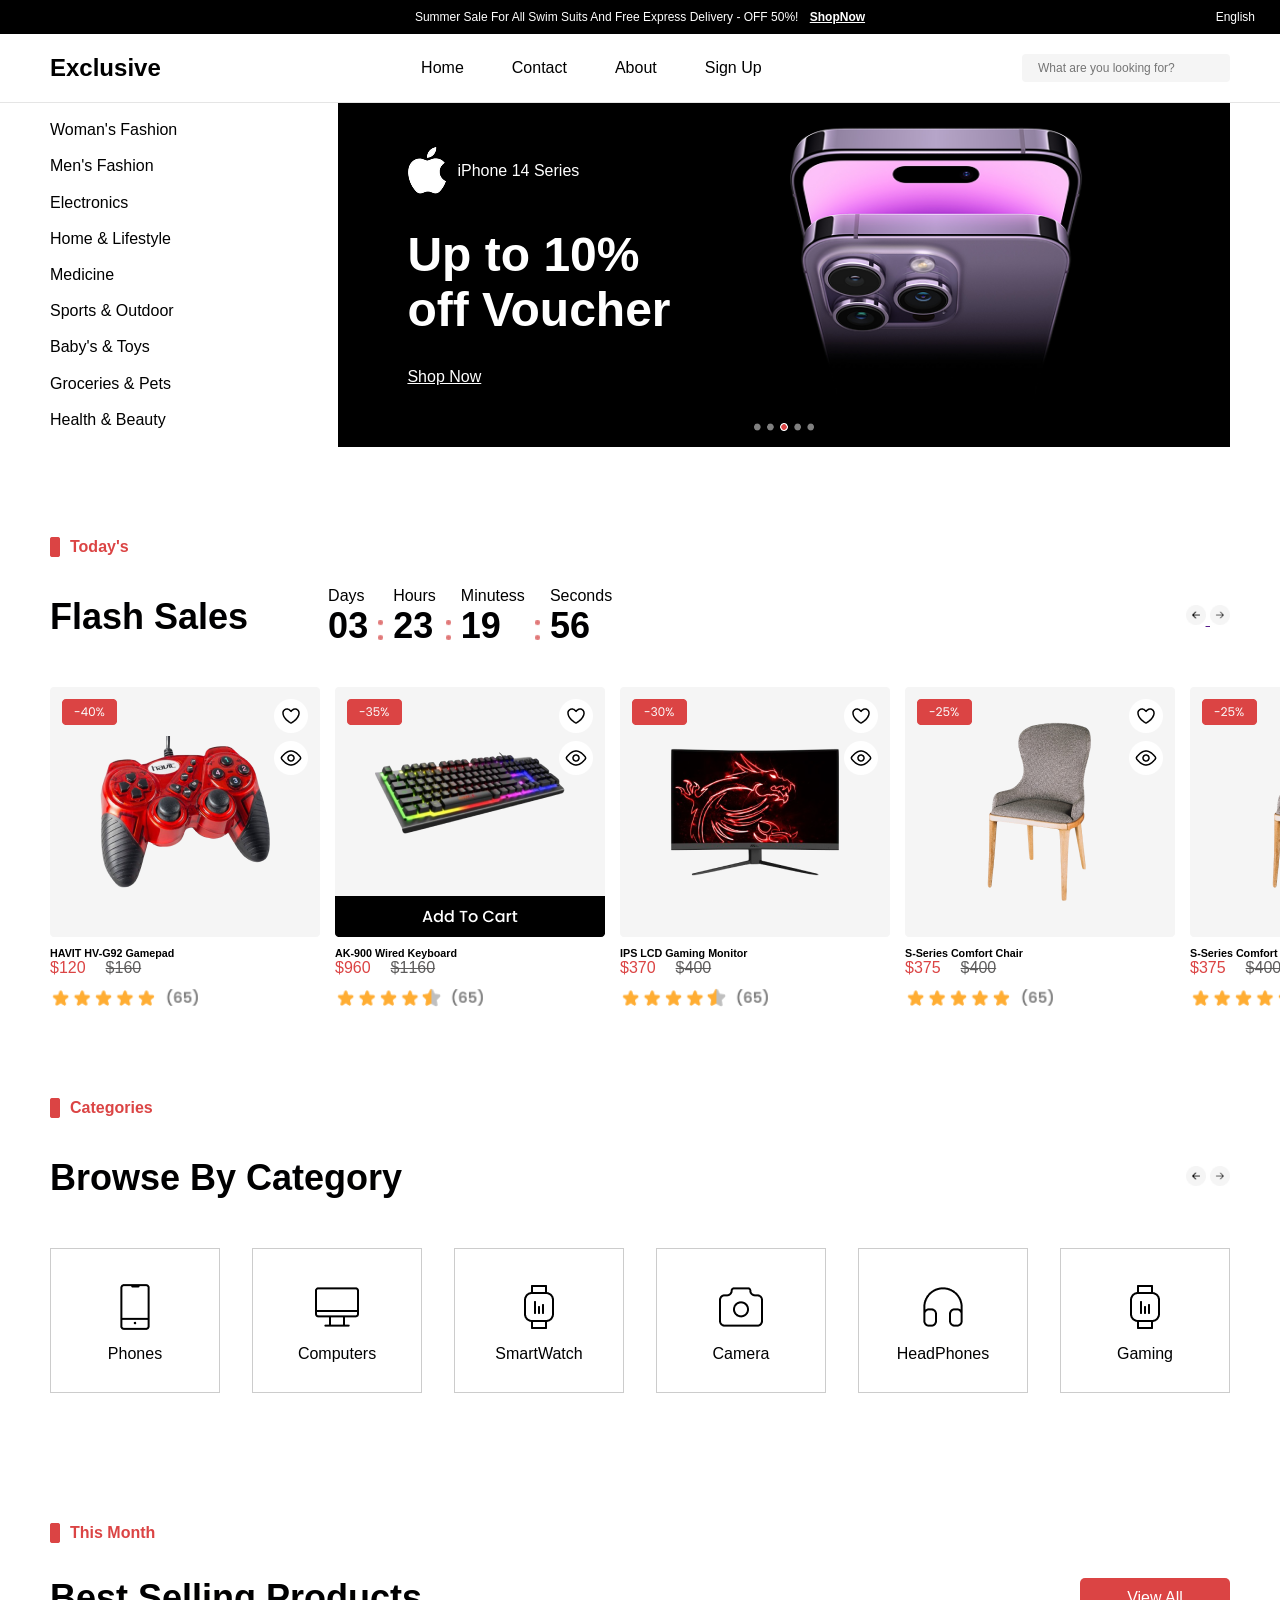
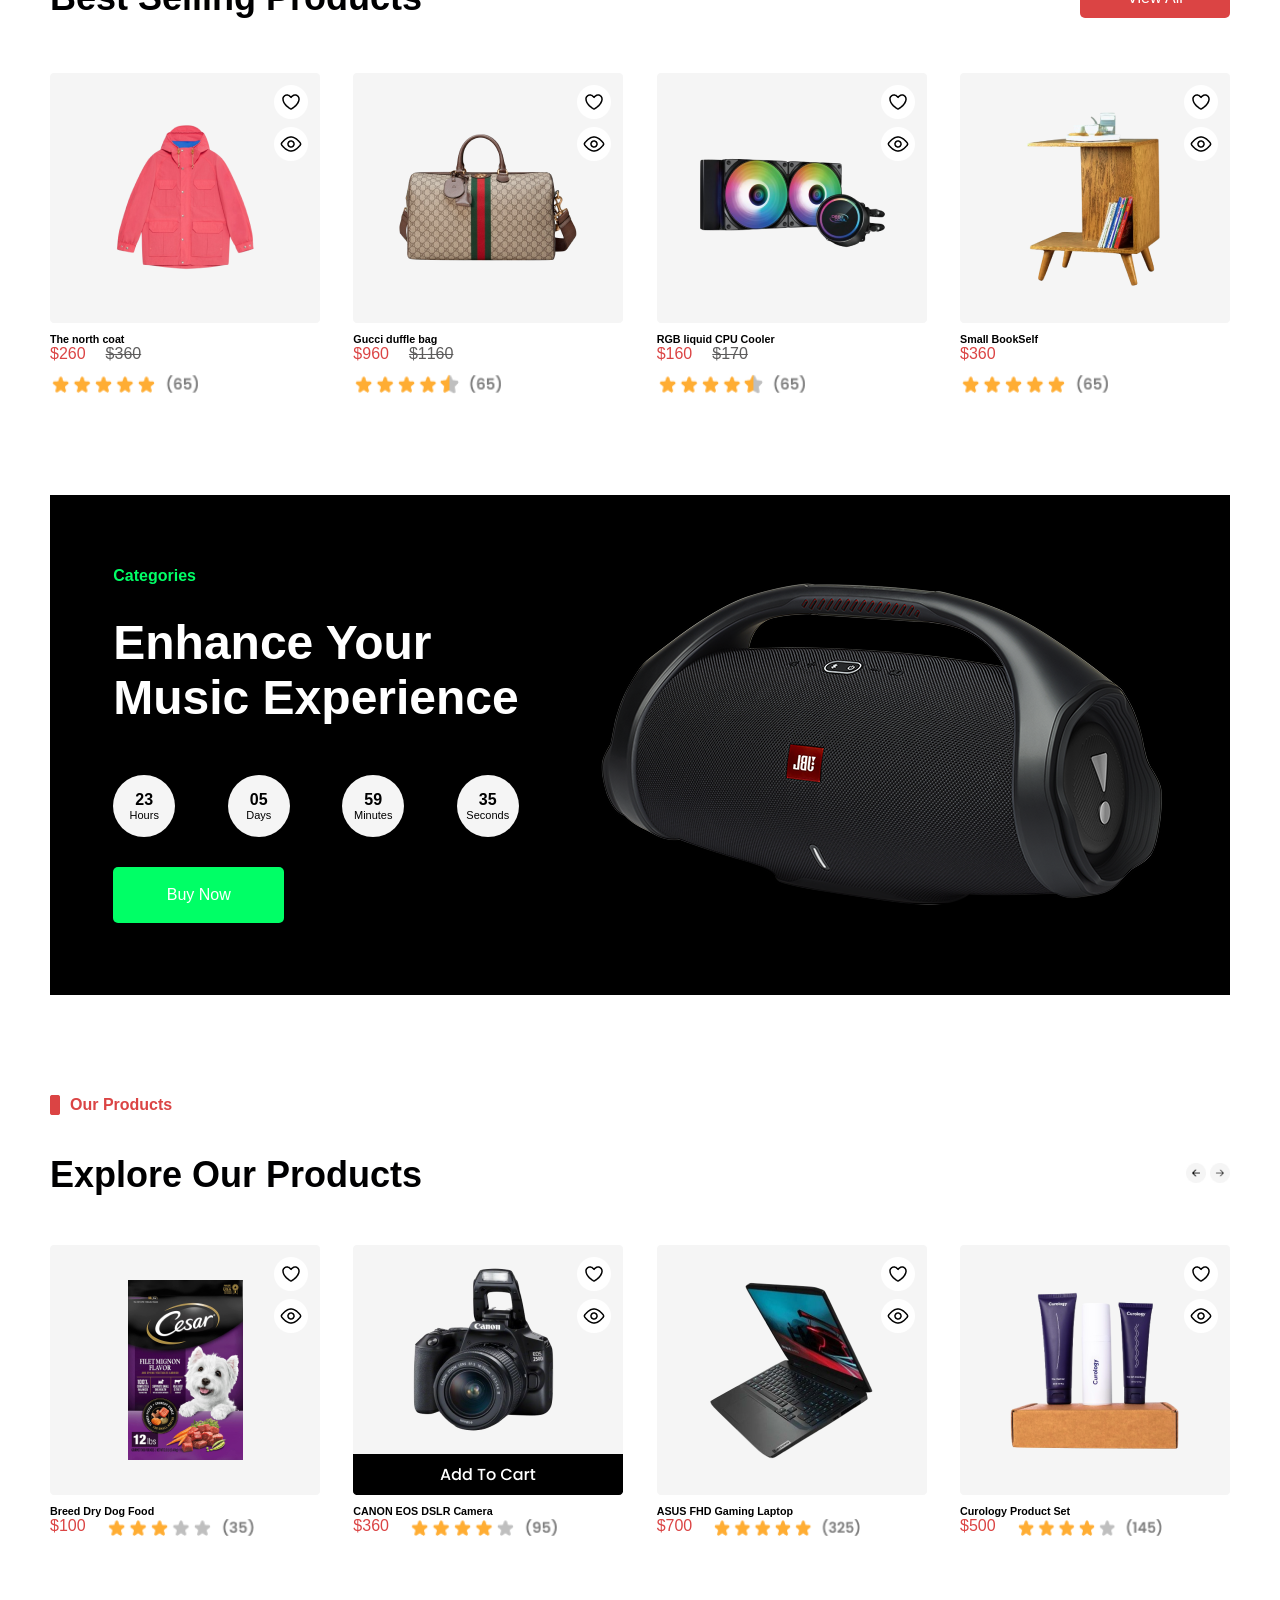
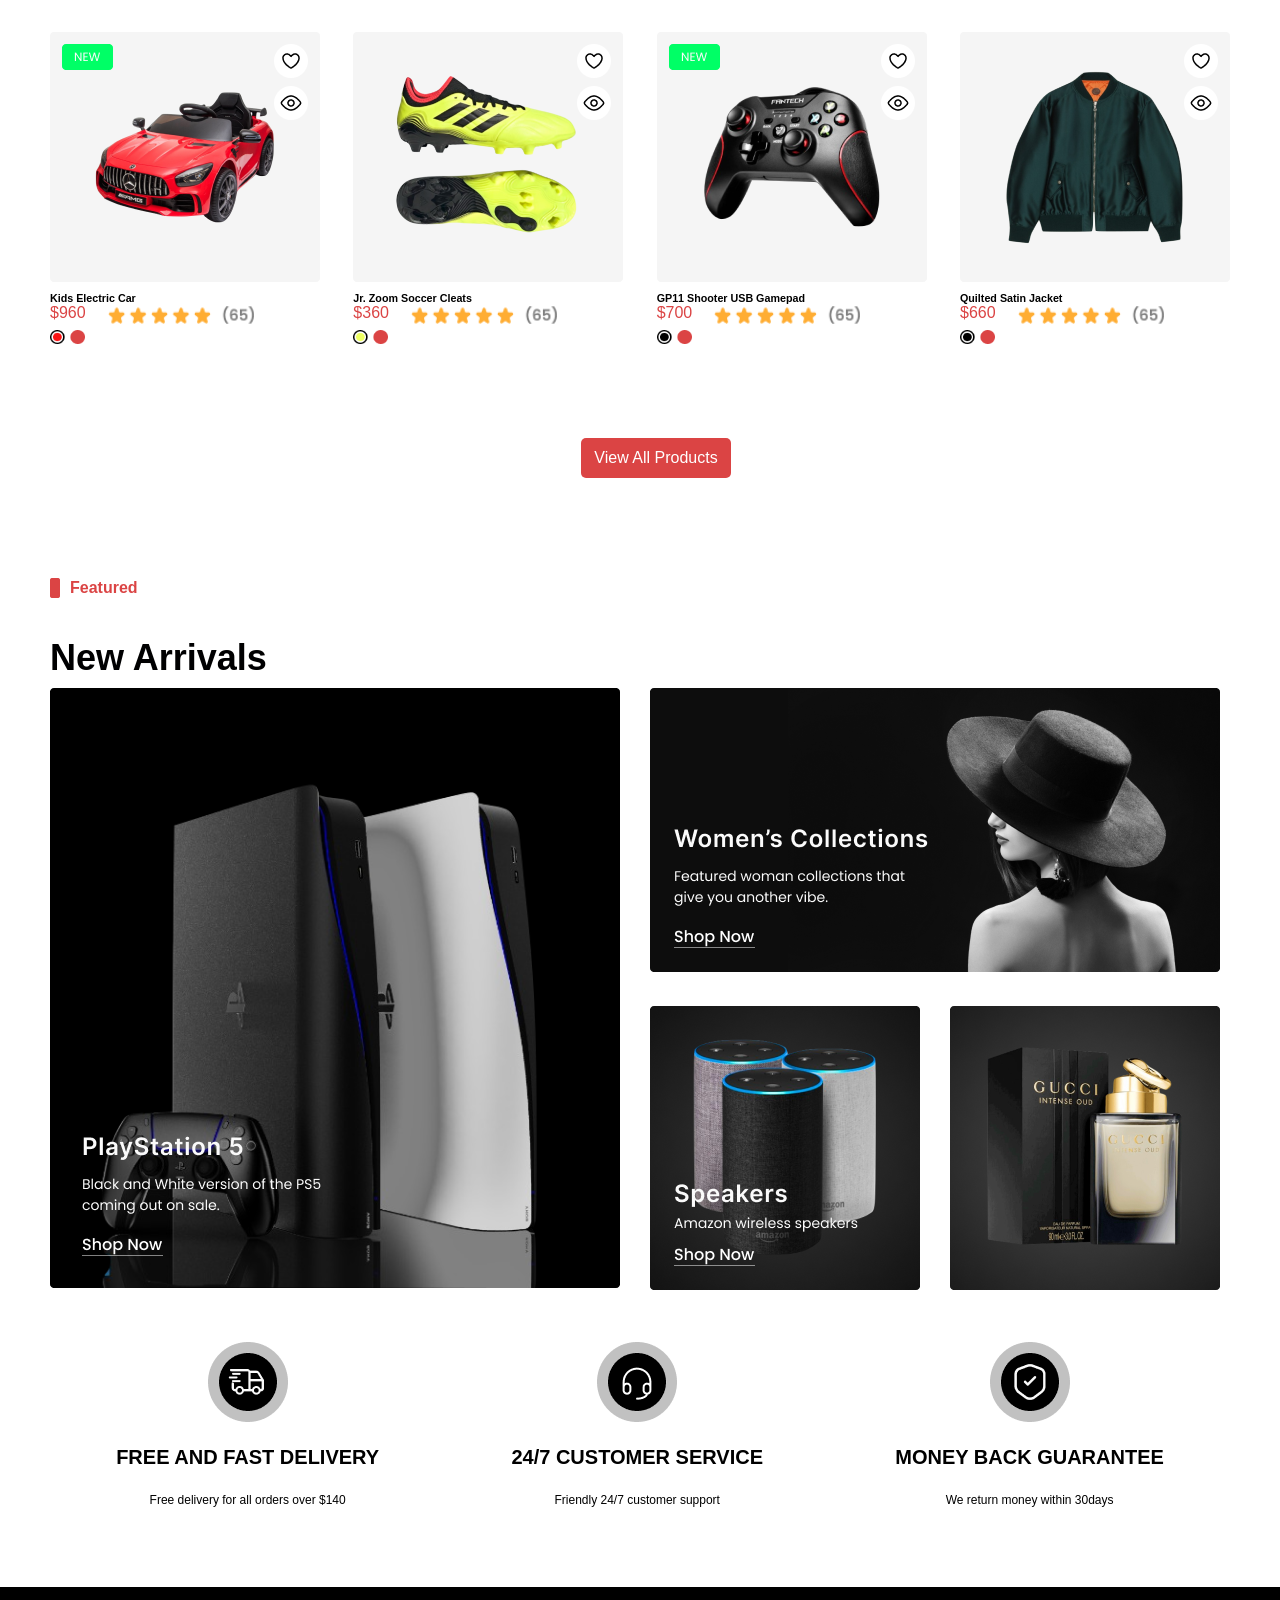
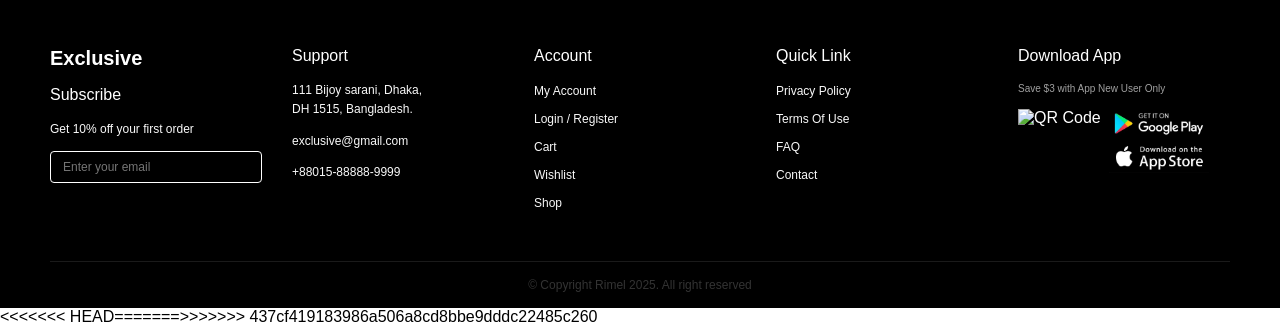
==== index.html @ 410abc80 "Merge pull request #7 from healthgists26/ft/wishandabout Ft/wishandabout" ====
<!DOCTYPE html>
<html lang="en">

<head>
    <meta charset="UTF-8">
    <meta name="viewport" content="width=device-width, initial-scale=1.0">
    <link rel="stylesheet" href="style.css">
    <link rel="stylesheet" href="https://cdnjs.cloudflare.com/ajax/libs/font-awesome/7.3.0/css/all.min.css">
    <title>Blisscotech E-commerce</title>
    <link rel="stylesheet" href="style.css">
</head>


<body>
    <!-- =======HEADER======== -->

    <header class="top-bar">
        <div class="top-bar-content">
            <p>Summer Sale For All Swim Suits And Free Express Delivery - OFF 50%! <a href="#">ShopNow</a></p>
            <div class="language-select">
                <span>English</span>
                <i class="fa-solid fa-chevron-down"></i>
            </div>
        </div>
    </header>

    <nav class="navbar container">
        <div class="nav-container">
            <h1 class="logo">Exclusive</h1>
            <ul class="nav-links">
                <li><a href="#">Home</a></li>
                <li><a href="#">Contact</a></li>
                <li><a href="about.html">About</a></li>
                <li><a href="signup.html" class="active">Sign Up</a></li>
            </ul>
            <div class="search-box">
                <input type="text" placeholder="What are you looking for?">
                <i class="fa-solid fa-magnifying-glass"></i>
            </div>
        </div>
    </nav>


    <!-- =======HERO-SECTION======== -->
    <div class="hero container">
        <div class="hero-text">
            <span>Woman's Fashion</span>
            <span>Men's Fashion</span>
            <span>Electronics</span>
            <span>Home & Lifestyle</span>
            <span>Medicine</span>
            <span>Sports & Outdoor</span>
            <span>Baby's & Toys</span>
            <span>Groceries & Pets</span>
            <span>Health & Beauty </span>

        </div>

        <div class="hero-img">
            <div class="hero-content">
                <div class="hero-text">
                    <div class="hero-text-left">
                        <img src="Images\1200px-Apple_gray_logo 1.png" alt="">
                        <span>iPhone 14 Series</span>
                    </div>
                    <h1>Up to 10%<br>off Voucher</h1>
                    <p>Shop Now</p>

                </div>

                <div class="hero-phone">
                    <img src="Images\hero_endframe__cvklg0xk3w6e_large 2.png" alt="">
                </div>

            </div>
            <div class="hero-bottom">
                <img src="Images\Frame 883five-dots.png" alt="">
            </div>

        </div>
    </div>

    <!-- =======TODAY'S-SECTION======== -->
    <div class="today's container">
        <div class="heading">
            <img src="Images\Rectangle 17heading.png" alt="">
            <h6>Today's</h6>
        </div>

        <div class="cat-heading">
            <div class="sub-cat-heading">
                <h3>Flash Sales</h3>
                <div class="period">
                    <div class="periods">
                        <p>Days</p>
                        <h3>03</h3>
                    </div>
                    <img class="ratio" src="Images\Semiclone.png" alt="">
                    <div class-periods>
                        <p>Hours</p>
                        <h3>23</h3>
                    </div>
                    <img class="ratio" src="Images\Semiclone.png" alt="">
                    <div class="periods">
                        <p>Minutess</p>
                        <h3>19</h3>
                    </div>
                    <img class="ratio" src="Images\Semiclone.png" alt="">
                    <div class="periods">
                        <p>Seconds</p>
                        <h3>56</h3>
                    </div>
                </div>
            </div>
            <div class="cat-heading-icon">
                <a href=""><img src="Images\Fill With Left Arrow.png" alt="">
                    <img src="Images\Fill with Right Arrow.png" alt=""></a>
            </div>
        </div>

        <div class="cat-box">

            <div class="box2">
                <div class="box-img">
                    <img src="Images\Frame 570redgamepad.png" alt="">
                </div>
                <div class="box-text">
                    <h6>HAVIT HV-G92 Gamepad</h6>
                    <div class="box-price">
                        <p>$120 </p>
                        <span>$160</span>
                    </div>
                </div>
                <img class="rating" src="Images\Frame 566five star.png" alt="">
            </div>
            <div class="box2">
                <div class="box-img">
                    <img src="Images\Frame 570keyboard.png" alt="">
                </div>
                <div class="box-text">
                    <h6>AK-900 Wired Keyboard</h6>
                    <div class="box-price">
                        <p>$960 </p>
                        <span>$1160</span>
                    </div>
                </div>
                <img class="rating" src="Images\Frame 5664 and half star.png" alt="">
            </div>
            <div class="box2">
                <div class="box-img">
                    <img src="Images\Frame 570tv.png" alt="">
                </div>
                <div class="box-text">
                    <h6>IPS LCD Gaming Monitor</h6>
                    <div class="box-price">
                        <p>$370 </p>
                        <span>$400</span>
                    </div>
                </div>
                <img class="rating" src="Images\Frame 5664 and half star.png" alt="">
            </div>
            <div class="box2">
                <div class="box-img">
                    <img src="Images\Frame 570chair.png" alt="">
                </div>
                <div class="box-text">
                    <h6>S-Series Comfort Chair</h6>
                    <div class="box-price">
                        <p>$375 </p>
                        <span>$400</span>
                    </div>
                </div>
                <img class="rating" src="Images\Frame 566five star.png" alt="">
            </div>
            <div class="box2">
                <div class="box-img">
                    <img src="Images\Frame 570chair.png" alt="">
                </div>
                <div class="box-text">
                    <h6>S-Series Comfort Chair</h6>
                    <div class="box-price">
                        <p>$375 </p>
                        <span>$400</span>
                    </div>
                </div>
                <img class="rating" src="Images\Frame 566five star.png" alt="">
            </div>



        </div>


    </div>

    <!-- =======CATEGORIES======== -->
    <div class="categories container">
        <div class="heading">
            <img src="Images\Rectangle 17heading.png" alt="">
            <h6>Categories</h6>
        </div>

        <div class="cat-heading">

            <h3>Browse By Category</h3>

            <div class="cat-heading-icon">
                <img src="Images\Fill With Left Arrow.png" alt="">
                <img src="Images\Fill with Right Arrow.png" alt="">
            </div>
        </div>

        <div class="cat-box">

            <div class="box">
                <img src="Images\Category-CellPhonePhone icon.png" alt="">
                <p>Phones</p>
            </div>
            <div class="box">
                <img src="Images\Category-ComputerComputer icon.png" alt="">
                <p>Computers</p>
            </div>
            <div class="box">
                <img src="Images\Category-SmartWatchsmartwatch.png" alt="">
                <p>SmartWatch</p>
            </div>
            <div class="box">
                <img src="Images\Category-Camera.png" alt="">
                <p>Camera</p>
            </div>
            <div class="box">
                <img src="Images\Category-Headphone.png" alt="">
                <p>HeadPhones</p>
            </div>
            <div class="box">
                <img src="Images\Category-SmartWatchsmartwatch.png" alt="">
                <p>Gaming</p>
            </div>

        </div>
    </div>

    <!-- =======THIS MONTH======== -->
    <div class="this-month container">
        <div class="heading">
            <img src="Images\Rectangle 17heading.png" alt="">
            <h6>This Month</h6>
        </div>

        <div class="cat-head">
            <h3>Best Selling Products</h3>
            <button class="this-month-view-btn">View All</button>
        </div>

        <div class="cat-box">
            <div class="box2">
                <div class="box-img">
                    <img src="Images\Carthoodie.png" alt="">
                </div>
                <div class="box-text">
                    <h6>The north coat</h6>
                    <div class="box-price">
                        <p>$260 </p>
                        <span>$360</span>
                    </div>
                </div>
                <img class="rating" src="Images\Frame 566five star.png" alt="">
            </div>
            <div class="box2">
                <div class="box-img">
                    <img src="Images\Cartbag.png" alt="">
                </div>
                <div class="box-text">
                    <h6>Gucci duffle bag</h6>
                    <div class="box-price">
                        <p>$960 </p>
                        <span>$1160</span>
                    </div>
                </div>
                <img class="rating" src="Images\Frame 5664 and half star.png" alt="">
            </div>
            <div class="box2">
                <div class="box-img">
                    <img src="Images\Cartspeaker.png" alt="">
                </div>
                <div class="box-text">
                    <h6>RGB liquid CPU Cooler</h6>
                    <div class="box-price">
                        <p>$160 </p>
                        <span>$170</span>
                    </div>
                </div>
                <img class="rating" src="Images\Frame 5664 and half star.png" alt="">
            </div>
            <div class="box2">
                <div class="box-img">
                    <img src="Images\Cartshelf.png" alt="">
                </div>
                <div class="box-text">
                    <h6>Small BookSelf</h6>
                    <div class="box-price">
                        <p>$360 </p>
                        <span></span>
                    </div>
                </div>
                <img class="rating" src="Images\Frame 566five star.png" alt="">
            </div>

        </div>

    </div>

    <!-- =======SPEAKER======== -->
    <div class="speaker-sect container ">
        <div class="text-area">
            <h5>Categories</h5>
            <h3>Enhance Your<br>Music Experience</h3>
            <div class="circle-signs">
                <div class="circular">
                    <h6>23</h6>
                    <p>Hours</p>
                </div>
                <div class="circular">
                    <h6>05</h6>
                    <p>Days</p>
                </div>
                <div class="circular">
                    <h6>59</h6>
                    <p>Minutes</p>
                </div>
                <div class="circular">
                    <h6>35</h6>
                    <p>Seconds</p>
                </div>
            </div>
            <button class="speaker-btn">Buy Now</button>

        </div>

        <div class="speaker">
            <img src="JBL_BOOMBOX_2_HERO_020_x1 (1) 1.png" alt="">
        </div>
    </div>

    <!-- =======OUR-PRODUCTS======== -->
    <div class="our-products container">
        <div class="heading">
            <img src="Images\Rectangle 17heading.png" alt="">
            <h6>Our Products</h6>
        </div>

        <div class="cat-heading">
            <h3>Explore Our Products</h3>
            <div class="cat-heading-icon">
                <img src="Images\Fill With Left Arrow.png" alt="">
                <img src="Images\Fill with Right Arrow.png" alt="">
            </div>
        </div>

        <div class="cat-box">
            <div class="box2">
                <div class="box-img">
                    <img src="Images\Cartdog.png" alt="">
                </div>
                <div class="box-text">
                    <h6>Breed Dry Dog Food</h6>
                    <div class="box-price">
                        <p>$100 </p>
                        <span><img class="rating" src="Images\Frame 566star35.png" alt=""></span>
                    </div>
                </div>

            </div>
            <div class="box2">
                <div class="box-img">
                    <img src="Images\Cartcanon.png" alt="">
                </div>
                <div class="box-text">
                    <h6>CANON EOS DSLR Camera</h6>
                    <div class="box-price">
                        <p>$360 </p>
                        <span><img class="rating" src="Images\Frame 566star95.png" alt=""></span>
                    </div>
                </div>

            </div>
            <div class="box2">
                <div class="box-img">
                    <img src="Images\Cartlaptop.png" alt="">
                </div>
                <div class="box-text">
                    <h6>ASUS FHD Gaming Laptop</h6>
                    <div class="box-price">
                        <p>$700 </p>
                        <span><img class="rating" src="Images\Frame 566star325.png" alt=""></span>
                    </div>
                </div>

            </div>
            <div class="box2">
                <div class="box-img">
                    <img src="Images\Cartcream.png" alt="">
                </div>
                <div class="box-text">
                    <h6>Curology Product Set</h6>
                    <div class="box-price">
                        <p>$500 </p>
                        <span><img class="rating" src="Images\Frame 566star145.png" alt=""></span>
                    </div>
                </div>

            </div>


        </div>

        <div class="cat-box">
            <div class="box2">
                <div class="box-img">
                    <img src="Images\Cartcar.png" alt="">
                </div>
                <div class="box-text">
                    <h6>Kids Electric Car</h6>
                    <div class="box-price">
                        <p>$960 </p>
                        <span><img class="rating" src="Images\Frame 566five star.png" alt=""></span>
                    </div>
                    <img class="dual-dots" src="Images\Colour Chnagered.png" alt="">
                </div>

            </div>
            <div class="box2">
                <div class="box-img">
                    <img src="Images\Cartbooth.png" alt="">
                </div>
                <div class="box-text">
                    <h6>Jr. Zoom Soccer Cleats</h6>
                    <div class="box-price">
                        <p>$360 </p>
                        <span><img class="rating" src="Images\Frame 566five star.png" alt=""></span>
                    </div>
                    <img class="dual-dots" src="Images\Colour Chnageyelred.png" alt="">
                </div>

            </div>
            <div class="box2">
                <div class="box-img">
                    <img src="Images\Cartgamepad.png" alt="">
                </div>
                <div class="box-text">
                    <h6>GP11 Shooter USB Gamepad</h6>
                    <div class="box-price">
                        <p>$700 </p>
                        <span><img class="rating" src="Images\Frame 566five star.png" alt=""></span>
                    </div>
                    <img class="dual-dots" src="Images\Colour Chnageblared.png" alt="">
                </div>

            </div>
            <div class="box2">
                <div class="box-img">
                    <img src="Images\Cartjacket.png" alt="">
                </div>
                <div class="box-text">
                    <h6>Quilted Satin Jacket</h6>
                    <div class="box-price">
                        <p>$660 </p>
                        <span><img class="rating" src="Images\Frame 566five star.png" alt=""></span>
                    </div>
                    <img class="dual-dots" src="Images\Colour Chnageblared.png" alt="">
                </div>

            </div>
        </div>

        <button class="this-month-view-btn View">View All Products</button>

    </div>

    <!-- =======FEATURED======== -->
    <div class="featured container">
        <div class="heading">
            <img src="Images\Rectangle 17heading.png" alt="">
            <h6>Featured</h6>
        </div>

        <div class="cat-heading">
            <h3>New Arrivals</h3>
        </div>

        <div class="arrival-img">
            <div class="arrival-img-left">
                <img src="Images\Frame 684playstation5.png" alt="">
            </div>

            <div class="arrival-img-right">
                <div class="arrival-img-right-top">
                    <img src="Images\Frame 685hat.png" alt="">
                </div>

                <div class="arrival-img-rightbtm">
                    <img src="Images\Frame 686roundspeaker.png" alt="">
                    <img src="Images\Frame 687perfume.png" alt="">
                </div>

            </div>
        </div>
    </div>

    <!-- =======TOAST======== -->
    <div class="toast-section container">
        <div class="toast">
            <img src="Images\Services.png" alt="">
            <h4>FREE AND FAST DELIVERY</h4>
            <p>Free delivery for all orders over $140</p>
        </div>

        <div class="toast">
            <img src="Images\Servicesheadphone.png" alt="">
            <h4>24/7 CUSTOMER SERVICE</h4>
            <p>Friendly 24/7 customer support</p>
        </div>

        <div class="toast">
            <img src="Images\Servicessecured.png" alt="">
            <h4>MONEY BACK GUARANTEE</h4>
            <p>We return money within 30days</p>
        </div>

    </div>

    <!-- =======FOOTER========== -->

    <footer class="footer container">
        <div class="footer-container">
            <div class="footer-col">
                <h3>Exclusive</h3>
                <h4>Subscribe</h4>
                <p>Get 10% off your first order</p>
                <div class="subscribe-box">
                    <input type="email" placeholder="Enter your email">
                    <button type="button"><i class="fa-regular fa-paper-plane"></i></button>
                </div>
            </div>

            <div class="footer-col">
                <h4>Support</h4>
                <p>111 Bijoy sarani, Dhaka,<br>DH 1515, Bangladesh.</p>
                <p>exclusive@gmail.com</p>
                <p>+88015-88888-9999</p>
            </div>

            <div class="footer-col">
                <h4>Account</h4>
                <ul>
                    <li><a href="#">My Account</a></li>
                    <li><a href="login.html">Login / Register</a></li>
                    <li><a href="#">Cart</a></li>
                    <li><a href="wishlist.html">Wishlist</a></li>
                    <li><a href="#">Shop</a></li>
                </ul>
            </div>

            <div class="footer-col">
                <h4>Quick Link</h4>
                <ul>
                    <li><a href="#">Privacy Policy</a></li>
                    <li><a href="#">Terms Of Use</a></li>
                    <li><a href="#">FAQ</a></li>
                    <li><a href="#">Contact</a></li>
                </ul>
            </div>

            <div class="footer-col">
                <h4>Download App</h4>
                <p class="app-offer">Save $3 with App New User Only</p>
                <div class="app-downloads">
                    <div class="qr-code">
                        <img src="https://api.qrserver.com/v1/create-qr-code/?size=80x80&data=ExclusiveApp"
                            alt="QR Code">
                    </div>
                    <div class="store-buttons">
                        <a href="#"><img src="Images\PlaystoreLogo.jpg" alt="Google Play"></a>
                        <a href="#"><img src="Images\AppStoreLogo.jpg" alt="App Store"></a>
                    </div>
                </div>
                <div class="social-icons">
                    <a href="#"><i class="fa-brands fa-facebook-f"></i></a>
                    <a href="#"><i class="fa-brands fa-twitter"></i></a>
                    <a href="#"><i class="fa-brands fa-instagram"></i></a>
                    <a href="#"><i class="fa-brands fa-linkedin-in"></i></a>
                </div>
            </div>
        </div>

        <div class="footer-bottom">
            <p>&copy; Copyright Rimel 2025. All right reserved</p>
        </div>
    </footer>
    <<<<<<< HEAD=======>>>>>>> 437cf419183986a506a8cd8bbe9dddc22485c260
</body>

</html>
---- style.css ----
/* Reset and Base Styles */
* {
  margin: 0;
  padding: 0;
  box-sizing: border-box;
  font-family: 'Poppins', -apple-system, BlinkMacSystemFont, 'Segoe UI', Roboto, sans-serif;
}

/* GENERAL */
:root {
  --primary-pink: rgba(219, 68, 68, 1);
  --primary-black: rgb(0, 0, 1);
}

.container {
  padding-right: 50px;
  padding-left: 50px;
}

/* NAV BAR */

.navbar {
  border-bottom: 1px solid #e5e5e5;
  padding-top: 20px;
  padding-bottom: 20px;
}

.nav-container {
  margin: 0 auto;
  display: flex;
  justify-content: space-between;
  align-items: center;
}

.logo {
  font-size: 24px;
  font-weight: 700;
}

.nav-links {
  display: flex;
  list-style: none;
  gap: 48px;
}

.nav-links a {
  text-decoration: none;
  color: #000;
  font-size: 16px;
}

.nav-links a.active {
  text-underline-offset: 4px;
}

.search-box {
  position: relative;
  background-color: #f5f5f5;
  border-radius: 4px;
  padding: 7px 12px 7px 16px;
  display: flex;
  align-items: center;
}

.search-box input {
  border: none;
  background: transparent;
  outline: none;
  font-size: 12px;
  width: 180px;
}

.search-box i {
  font-size: 14px;
  color: #000;
}


/* CATEGORIES */

.heading {
  display: flex;
  gap: 10px;
  justify-content: left;
  align-items: center;
  height: 20px;

}


/* NAV BAR */
.heading {
  padding-bottom: 40px;
}

.heading h6 {
  color: var(--primary-pink);
  font-size: 16px;

}

.cat-heading {
  display: flex;
  justify-content: space-between;
  align-items: center;
  width: 100%;
  height: 60px;

}

.cat-heading h3 {
  color: var(--primary-black);
  font-size: 36px;
}

.cat-heading-icon img {
  width: 20px;
  height: 20px;
}

.cat-box {
  display: flex;
  justify-content: center;
  align-items: center;
  width: 100%;
  margin: 0px auto;
  gap: 15px;
}

.box {
  display: flex;
  flex-direction: column;
  align-items: center;
  justify-content: center;
  gap: 10px;
  border: 1px solid rgba(0, 0, 0, 0.2);
  width: 170px;
  height: 145px;
}

.box p {
  color: var(--primary-black);
  font-size: 16px;
  font-weight: 400;
}


.this-month {
  display: flex;
  flex-direction: column;
  align-items: left;
}

.cat-heading .this-month-view-btn {
  background-color: var(--primary-pink);
  color: white;
  border: none;
  width: 150px;
  height: 40px;
  border-radius: 5px;
  font-size: 16px;
  transition: all 0.3s ease;
}

.cat-heading button:hover {
  background-color: rgba(0, 0, 0, 0.8);
  cursor: pointer;
  transform: translateY(-2px);
}

.cat-box .box-price {
  display: flex;
  gap: 20px;
}

.cat-box .box-price p {
  color: rgba(0, 0, 1, );
}

.cat-box .box-price span {
  color: rgb(94, 93, 93);
  text-decoration: line-through;
}


/* Top Announcement Bar */
.top-bar {
  background-color: #000;
  color: #fff;
  font-size: 12px;
  padding: 10px 0;
}

.top-bar-content {
  margin: 0 auto;
  display: flex;
  justify-content: flex-end;
  align-items: center;
  padding: 0 20px;
  position: relative;
}

.top-bar-content p {
  position: absolute;
  left: 50%;
  transform: translateX(-50%);
}

.top-bar-content a {
  color: #fff;
  font-weight: 600;
  margin-left: 8px;
  text-decoration: underline;
}

.language-select {
  display: flex;
  align-items: center;
  gap: 5px;
  cursor: pointer;
}

/* HHHEERRROOOOOOO */

.hero {
  display: flex;
  justify-content: space-between;
  padding-bottom: 50px;
}

.hero-text {
  display: flex;
  flex-direction: column;
  justify-content: space-evenly;
  align-items: left;
}

.hero-text a{
  text-decoration: none;
}

.hero-text a:hover{
  color:#000;
  font-size:18px;
  font-weight: 600 ;
}

.hero-content {
  display: flex;
  justify-content: space-evenly;
  padding: 0px;
  gap: 40px;
}

.hero-img {
  width: 892px;
  height: 344px;
  background-color: #000;
  display: flex;
  flex-direction: column;
  justify-content: center;
  align-items: center;
  padding: 20px;
}

.hero-text-left {
  display: flex;
  justify-content: left;
  align-items: center;
  gap: 10px;
}

.hero-text-left span {
  color: white
}

.hero-text h1 {
  color: white;
  font-size: 48px;
}

.hero-text p {
  color: white;
  text-decoration: underline;
  font-size: 16px;
}

.hero-text-left img {
  width: 40px;
  height: 49px;
}

.hero-phone img {
  width: 450px;
}

.hero-bottom img {
  width: 60px;
}

/* TODAY'S */
/* TODAY'S */

.sub-cat-heading {
  display: flex;
  justify-content: center;
  align-items: center;
  gap: 80px;

}

.period {
  display: flex;
  justify-content: center;
  align-items: center;
  gap: 10px;
}

.periods {
  display: flex;
  flex-direction: column;
}

.ratio {
  width: 5px;
  margin-top: 25px;
}

/* .cat-box-marq{
  display: flex;
  justify-content: center;
  align-items: center;
} */

/* SPEAKER SECTION */
/* SPEAKER SECTION */
.speaker-sect {
  display: flex;
  justify-content: center;
  align-items: center;
  background-color: black;
  margin: 10px 50px;
  height: 500px;
  gap: 80px;
}

.text-area {
  display: flex;
  flex-direction: column;
  justify-content: left;
  align-items: left;
  gap: 30px;
}

.text-area h5 {
  color: rgba(0, 255, 102, 1);
  font-size: 16px;
  font-weight: 600px;
}

.text-area h3 {
  color: white;
  font-size: 48px;
  font-weight: 600px;
}

.circle-signs {
  display: flex;
  gap: 10px;
  margin-top: 20px;
  justify-content: space-between;
  align-items: center;
}

.circular {
  color: #000;
  background-color: #f5f5f5;
  display: flex;
  flex-direction: column;
  border-radius: 100%;
  width: 62px;
  height: 62px;
  justify-content: center;
  align-items: center;
}

.circular h6 {
  font-size: 16px
}

.circular p {
  font-size: 11px;
}

.speaker img {
  width: 568px;
  height: 330px;
}

.speaker-btn {
  background-color: rgba(0, 255, 102, 1);
  color: white;
  border: none;
  width: 171px;
  height: 56px;
  border-radius: 5px;
  font-size: 16px;
  transition: all 0.3s ease;
}

.speaker-btn:hover {
  background-color: rgba(237, 234, 234, 0.8);
  color: black;
  cursor: pointer;
  transform: translateY(-2px);
}


/* Navigation Bar -- navigator*/
.navbar {
  border-bottom: 1px solid #e5e5e5;
  padding-top: 20px;
  padding-bottom: 20px;
}

.nav-container {
  margin: 0 auto;
  display: flex;
  justify-content: space-between;
  align-items: center;
}

.logo {
  font-size: 24px;
  font-weight: 700;
}

.nav-links {
  display: flex;
  list-style: none;
  gap: 48px;
}

.nav-links a {
  text-decoration: none;
  color: #000;
  font-size: 16px;
}

.nav-links a.active {
  text-underline-offset: 4px;
}

.search-box {
  position: relative;
  background-color: #f5f5f5;
  border-radius: 4px;
  padding: 7px 12px 7px 16px;
  display: flex;
  align-items: center;
}

.search-box input {
  border: none;
  background: transparent;
  outline: none;
  font-size: 12px;
  width: 180px;
}

.search-box i {
  font-size: 14px;
  color: #000;
}


/* CATEGORIES */
/* CATEGORIES */

.heading {
  display: flex;
  gap: 10px;
  justify-content: left;
  align-items: center;
  height: 20px;
  margin-top: 50px;

}

.heading img {
  width: 10px;
  height: 20px;
}

.heading h6 {
  color: var(--primary-pink);
  font-size: 16px;

}

.cat-head {
  display: flex;
  justify-content: space-between;
  align-items: center;
  width: 100%;
  height: 60px;
  padding-bottom: 10px;

}

.cat-head h3 {
  color: var(--primary-black);
  font-size: 36px;
}

.cat-head-icon img {
  width: 20px;
  height: 20px;
}

.cat-box {
  display: flex;
  justify-content: space-between;
  align-items: center;
  width: 100%;
  margin: 40px 0px;
  padding-bottom: 50px;
}

.box{
  display: flex;
  flex-direction: column;
  justify-content: center;
  align-items: center;
}

.box a{
  text-decoration: none;
}

.box a:hover{
  cursor: pointer;
  color:#1a1a1a;
  font-weight: 600;
}
.box2 {
  display: flex;
  flex-direction: column;
  align-items: left;
  justify-content: center;
  gap: 10px;

}

.box-img {
  width: 270px;
  height: 250px;
}

.box2 p {
  color: var(--primary-black);
  font-size: 16px;
  font-weight: 400;
  color: var(--primary-pink);
}

.rating {
  width: 150px;
}


.this-month {
  display: flex;
  flex-direction: column;
  align-items: left;

}

.this-month-view-btn {
  background-color: var(--primary-pink);
  color: white;
  border: none;
  width: 150px;
  height: 40px;
  border-radius: 5px;
  font-size: 16px;
}

.this-month-view-btn:hover {
  background-color: #000;
  transform: scaleX(1);
}


/* OUR PRODUCT */
/* OUR PRODUCT */

.our-products {
  padding-top: 50px;
}

.dual-dots {
  width: 35px;
}

.View {
  margin-bottom: 60px;
  margin-left: 45%;
}


/* FEATURED */
/* FEATURED */
.arrival-img {
  display: flex;
  gap: 30px;
  padding-bottom: 50px;
}

.arrival-img-left img {
  width: 570px;
  height: 600px;
}

.arrival-img-right {
  display: flex;
  flex-direction: column;
  gap: 30px;
}

.arrival-img-right-top img {
  width: 570px;
  height: 284px;
}

.arrival-img-rightbtm {
  display: flex;
  gap: 30px;
}

.arrival-img-rightbtm img {
  width: 270px;
  height: 284px;
}


/* TOAST-SECTION */
/* TOAST-SECTION */
.toast-section {
  display: flex;
  justify-content: space-around;
  align-items: center;
  padding-bottom: 80px;
}

.toast-section img {
  width: 80px;
  height: 80px;
}

.toast-section h4 {
  font-size: 20px;
}

.toast-section p {
  font-size: 12px;
}

.toast {
  display: flex;
  flex-direction: column;
  justify-content: center;
  align-items: center;
  gap: 24px;
}


/* Top Announcement Bar */
/* Top Announcement Bar */
.top-bar {
  background-color: #000;
  color: #fff;
  font-size: 12px;
  padding: 10px 0;
}

.top-bar-content {
  margin: 0 auto;
  display: flex;
  justify-content: flex-end;
  align-items: center;
  padding: 0 20px;
  position: relative;
}

.top-bar-content p {
  position: absolute;
  left: 50%;
  transform: translateX(-50%);
}

.top-bar-content a {
  color: #fff;
  font-weight: 600;
  margin-left: 8px;
  text-decoration: underline;
}

.language-select {
  display: flex;
  align-items: center;
  gap: 5px;
  cursor: pointer;
}


/* Footer Section */
/* Footer Section */
.footer {
  background-color: #000;
  color: #fff;
  padding-top: 60px;
}

.footer-container {
  margin: 0 auto;
  display: grid;
  grid-template-columns: repeat(5, 1fr);
  gap: 30px;
}

.footer-col h3 {
  font-size: 20px;
  margin-bottom: 16px;
}

.footer-col h4 {
  font-size: 16px;
  font-weight: 500;
  margin-bottom: 16px;
}

.footer-col p {
  font-size: 12px;
  line-height: 1.6;
  color: #f9f9f9;
  margin-bottom: 12px;
}

.footer-col ul {
  list-style: none;
}

.footer-col ul li {
  margin-bottom: 10px;
}

.footer-col ul li a {
  color: #f9f9f9;
  text-decoration: none;
  font-size: 12px;
}

.subscribe-box {
  display: flex;
  align-items: center;
  border: 1.5px solid #fff;
  border-radius: 4px;
  padding: 8px 12px;
  margin-top: 10px;
}

.subscribe-box input {
  background: transparent;
  border: none;
  outline: none;
  color: #fff;
  font-size: 12px;
  width: 100%;
}

.subscribe-box button {
  background: transparent;
  border: none;
  color: #fff;
  cursor: pointer;
}

.app-offer {
  font-size: 10px !important;
  color: #a0a0a0 !important;
}

.app-downloads {
  display: flex;
  gap: 8px;
  margin-bottom: 16px;
}

.qr-code img {
  width: 70px;
  height: 70px;
}

.store-buttons {
  display: flex;
  flex-direction: column;
  justify-content: space-between;
}

.store-buttons img {
  width: 100px;
}

.social-icons {
  display: flex;
  gap: 20px;
  margin-top: 12px;
}

.social-icons a {
  color: #fff;
  font-size: 16px;
}

.footer-bottom {
  border-top: 1px solid #1a1a1a;
  text-align: center;
  padding: 16px 0;
  margin-top: 40px;
}

.footer-bottom p {
  color: #333333;
  font-size: 12px;
}

/* Responsive adjustments */
@media (max-width: 900px) {
  .main-container {
    flex-direction: column;
  }

  .hero-image {
    width: 100%;
    margin-bottom: 40px;
  }

  .footer-container {
    grid-template-columns: repeat(2, 1fr);
  }
}
---- style.css ----
/* Reset and Base Styles */
* {
  margin: 0;
  padding: 0;
  box-sizing: border-box;
  font-family: 'Poppins', -apple-system, BlinkMacSystemFont, 'Segoe UI', Roboto, sans-serif;
}

/* GENERAL */
:root {
  --primary-pink: rgba(219, 68, 68, 1);
  --primary-black: rgb(0, 0, 1);
}

.container {
  padding-right: 50px;
  padding-left: 50px;
}

/* NAV BAR */

.navbar {
  border-bottom: 1px solid #e5e5e5;
  padding-top: 20px;
  padding-bottom: 20px;
}

.nav-container {
  margin: 0 auto;
  display: flex;
  justify-content: space-between;
  align-items: center;
}

.logo {
  font-size: 24px;
  font-weight: 700;
}

.nav-links {
  display: flex;
  list-style: none;
  gap: 48px;
}

.nav-links a {
  text-decoration: none;
  color: #000;
  font-size: 16px;
}

.nav-links a.active {
  text-underline-offset: 4px;
}

.search-box {
  position: relative;
  background-color: #f5f5f5;
  border-radius: 4px;
  padding: 7px 12px 7px 16px;
  display: flex;
  align-items: center;
}

.search-box input {
  border: none;
  background: transparent;
  outline: none;
  font-size: 12px;
  width: 180px;
}

.search-box i {
  font-size: 14px;
  color: #000;
}


/* CATEGORIES */

.heading {
  display: flex;
  gap: 10px;
  justify-content: left;
  align-items: center;
  height: 20px;

}


/* NAV BAR */
.heading {
  padding-bottom: 40px;
}

.heading h6 {
  color: var(--primary-pink);
  font-size: 16px;

}

.cat-heading {
  display: flex;
  justify-content: space-between;
  align-items: center;
  width: 100%;
  height: 60px;

}

.cat-heading h3 {
  color: var(--primary-black);
  font-size: 36px;
}

.cat-heading-icon img {
  width: 20px;
  height: 20px;
}

.cat-box {
  display: flex;
  justify-content: center;
  align-items: center;
  width: 100%;
  margin: 0px auto;
  gap: 15px;
}

.box {
  display: flex;
  flex-direction: column;
  align-items: center;
  justify-content: center;
  gap: 10px;
  border: 1px solid rgba(0, 0, 0, 0.2);
  width: 170px;
  height: 145px;
}

.box p {
  color: var(--primary-black);
  font-size: 16px;
  font-weight: 400;
}


.this-month {
  display: flex;
  flex-direction: column;
  align-items: left;
}

.cat-heading .this-month-view-btn {
  background-color: var(--primary-pink);
  color: white;
  border: none;
  width: 150px;
  height: 40px;
  border-radius: 5px;
  font-size: 16px;
  transition: all 0.3s ease;
}

.cat-heading button:hover {
  background-color: rgba(0, 0, 0, 0.8);
  cursor: pointer;
  transform: translateY(-2px);
}

.cat-box .box-price {
  display: flex;
  gap: 20px;
}

.cat-box .box-price p {
  color: rgba(0, 0, 1, );
}

.cat-box .box-price span {
  color: rgb(94, 93, 93);
  text-decoration: line-through;
}


/* Top Announcement Bar */
.top-bar {
  background-color: #000;
  color: #fff;
  font-size: 12px;
  padding: 10px 0;
}

.top-bar-content {
  margin: 0 auto;
  display: flex;
  justify-content: flex-end;
  align-items: center;
  padding: 0 20px;
  position: relative;
}

.top-bar-content p {
  position: absolute;
  left: 50%;
  transform: translateX(-50%);
}

.top-bar-content a {
  color: #fff;
  font-weight: 600;
  margin-left: 8px;
  text-decoration: underline;
}

.language-select {
  display: flex;
  align-items: center;
  gap: 5px;
  cursor: pointer;
}

/* HHHEERRROOOOOOO */

.hero {
  display: flex;
  justify-content: space-between;
  padding-bottom: 50px;
}

.hero-text {
  display: flex;
  flex-direction: column;
  justify-content: space-evenly;
  align-items: left;
}

.hero-text a{
  text-decoration: none;
}

.hero-text a:hover{
  color:#000;
  font-size:18px;
  font-weight: 600 ;
}

.hero-content {
  display: flex;
  justify-content: space-evenly;
  padding: 0px;
  gap: 40px;
}

.hero-img {
  width: 892px;
  height: 344px;
  background-color: #000;
  display: flex;
  flex-direction: column;
  justify-content: center;
  align-items: center;
  padding: 20px;
}

.hero-text-left {
  display: flex;
  justify-content: left;
  align-items: center;
  gap: 10px;
}

.hero-text-left span {
  color: white
}

.hero-text h1 {
  color: white;
  font-size: 48px;
}

.hero-text p {
  color: white;
  text-decoration: underline;
  font-size: 16px;
}

.hero-text-left img {
  width: 40px;
  height: 49px;
}

.hero-phone img {
  width: 450px;
}

.hero-bottom img {
  width: 60px;
}

/* TODAY'S */
/* TODAY'S */

.sub-cat-heading {
  display: flex;
  justify-content: center;
  align-items: center;
  gap: 80px;

}

.period {
  display: flex;
  justify-content: center;
  align-items: center;
  gap: 10px;
}

.periods {
  display: flex;
  flex-direction: column;
}

.ratio {
  width: 5px;
  margin-top: 25px;
}

/* .cat-box-marq{
  display: flex;
  justify-content: center;
  align-items: center;
} */

/* SPEAKER SECTION */
/* SPEAKER SECTION */
.speaker-sect {
  display: flex;
  justify-content: center;
  align-items: center;
  background-color: black;
  margin: 10px 50px;
  height: 500px;
  gap: 80px;
}

.text-area {
  display: flex;
  flex-direction: column;
  justify-content: left;
  align-items: left;
  gap: 30px;
}

.text-area h5 {
  color: rgba(0, 255, 102, 1);
  font-size: 16px;
  font-weight: 600px;
}

.text-area h3 {
  color: white;
  font-size: 48px;
  font-weight: 600px;
}

.circle-signs {
  display: flex;
  gap: 10px;
  margin-top: 20px;
  justify-content: space-between;
  align-items: center;
}

.circular {
  color: #000;
  background-color: #f5f5f5;
  display: flex;
  flex-direction: column;
  border-radius: 100%;
  width: 62px;
  height: 62px;
  justify-content: center;
  align-items: center;
}

.circular h6 {
  font-size: 16px
}

.circular p {
  font-size: 11px;
}

.speaker img {
  width: 568px;
  height: 330px;
}

.speaker-btn {
  background-color: rgba(0, 255, 102, 1);
  color: white;
  border: none;
  width: 171px;
  height: 56px;
  border-radius: 5px;
  font-size: 16px;
  transition: all 0.3s ease;
}

.speaker-btn:hover {
  background-color: rgba(237, 234, 234, 0.8);
  color: black;
  cursor: pointer;
  transform: translateY(-2px);
}


/* Navigation Bar -- navigator*/
.navbar {
  border-bottom: 1px solid #e5e5e5;
  padding-top: 20px;
  padding-bottom: 20px;
}

.nav-container {
  margin: 0 auto;
  display: flex;
  justify-content: space-between;
  align-items: center;
}

.logo {
  font-size: 24px;
  font-weight: 700;
}

.nav-links {
  display: flex;
  list-style: none;
  gap: 48px;
}

.nav-links a {
  text-decoration: none;
  color: #000;
  font-size: 16px;
}

.nav-links a.active {
  text-underline-offset: 4px;
}

.search-box {
  position: relative;
  background-color: #f5f5f5;
  border-radius: 4px;
  padding: 7px 12px 7px 16px;
  display: flex;
  align-items: center;
}

.search-box input {
  border: none;
  background: transparent;
  outline: none;
  font-size: 12px;
  width: 180px;
}

.search-box i {
  font-size: 14px;
  color: #000;
}


/* CATEGORIES */
/* CATEGORIES */

.heading {
  display: flex;
  gap: 10px;
  justify-content: left;
  align-items: center;
  height: 20px;
  margin-top: 50px;

}

.heading img {
  width: 10px;
  height: 20px;
}

.heading h6 {
  color: var(--primary-pink);
  font-size: 16px;

}

.cat-head {
  display: flex;
  justify-content: space-between;
  align-items: center;
  width: 100%;
  height: 60px;
  padding-bottom: 10px;

}

.cat-head h3 {
  color: var(--primary-black);
  font-size: 36px;
}

.cat-head-icon img {
  width: 20px;
  height: 20px;
}

.cat-box {
  display: flex;
  justify-content: space-between;
  align-items: center;
  width: 100%;
  margin: 40px 0px;
  padding-bottom: 50px;
}

.box{
  display: flex;
  flex-direction: column;
  justify-content: center;
  align-items: center;
}

.box a{
  text-decoration: none;
}

.box a:hover{
  cursor: pointer;
  color:#1a1a1a;
  font-weight: 600;
}
.box2 {
  display: flex;
  flex-direction: column;
  align-items: left;
  justify-content: center;
  gap: 10px;

}

.box-img {
  width: 270px;
  height: 250px;
}

.box2 p {
  color: var(--primary-black);
  font-size: 16px;
  font-weight: 400;
  color: var(--primary-pink);
}

.rating {
  width: 150px;
}


.this-month {
  display: flex;
  flex-direction: column;
  align-items: left;

}

.this-month-view-btn {
  background-color: var(--primary-pink);
  color: white;
  border: none;
  width: 150px;
  height: 40px;
  border-radius: 5px;
  font-size: 16px;
}

.this-month-view-btn:hover {
  background-color: #000;
  transform: scaleX(1);
}


/* OUR PRODUCT */
/* OUR PRODUCT */

.our-products {
  padding-top: 50px;
}

.dual-dots {
  width: 35px;
}

.View {
  margin-bottom: 60px;
  margin-left: 45%;
}


/* FEATURED */
/* FEATURED */
.arrival-img {
  display: flex;
  gap: 30px;
  padding-bottom: 50px;
}

.arrival-img-left img {
  width: 570px;
  height: 600px;
}

.arrival-img-right {
  display: flex;
  flex-direction: column;
  gap: 30px;
}

.arrival-img-right-top img {
  width: 570px;
  height: 284px;
}

.arrival-img-rightbtm {
  display: flex;
  gap: 30px;
}

.arrival-img-rightbtm img {
  width: 270px;
  height: 284px;
}


/* TOAST-SECTION */
/* TOAST-SECTION */
.toast-section {
  display: flex;
  justify-content: space-around;
  align-items: center;
  padding-bottom: 80px;
}

.toast-section img {
  width: 80px;
  height: 80px;
}

.toast-section h4 {
  font-size: 20px;
}

.toast-section p {
  font-size: 12px;
}

.toast {
  display: flex;
  flex-direction: column;
  justify-content: center;
  align-items: center;
  gap: 24px;
}


/* Top Announcement Bar */
/* Top Announcement Bar */
.top-bar {
  background-color: #000;
  color: #fff;
  font-size: 12px;
  padding: 10px 0;
}

.top-bar-content {
  margin: 0 auto;
  display: flex;
  justify-content: flex-end;
  align-items: center;
  padding: 0 20px;
  position: relative;
}

.top-bar-content p {
  position: absolute;
  left: 50%;
  transform: translateX(-50%);
}

.top-bar-content a {
  color: #fff;
  font-weight: 600;
  margin-left: 8px;
  text-decoration: underline;
}

.language-select {
  display: flex;
  align-items: center;
  gap: 5px;
  cursor: pointer;
}


/* Footer Section */
/* Footer Section */
.footer {
  background-color: #000;
  color: #fff;
  padding-top: 60px;
}

.footer-container {
  margin: 0 auto;
  display: grid;
  grid-template-columns: repeat(5, 1fr);
  gap: 30px;
}

.footer-col h3 {
  font-size: 20px;
  margin-bottom: 16px;
}

.footer-col h4 {
  font-size: 16px;
  font-weight: 500;
  margin-bottom: 16px;
}

.footer-col p {
  font-size: 12px;
  line-height: 1.6;
  color: #f9f9f9;
  margin-bottom: 12px;
}

.footer-col ul {
  list-style: none;
}

.footer-col ul li {
  margin-bottom: 10px;
}

.footer-col ul li a {
  color: #f9f9f9;
  text-decoration: none;
  font-size: 12px;
}

.subscribe-box {
  display: flex;
  align-items: center;
  border: 1.5px solid #fff;
  border-radius: 4px;
  padding: 8px 12px;
  margin-top: 10px;
}

.subscribe-box input {
  background: transparent;
  border: none;
  outline: none;
  color: #fff;
  font-size: 12px;
  width: 100%;
}

.subscribe-box button {
  background: transparent;
  border: none;
  color: #fff;
  cursor: pointer;
}

.app-offer {
  font-size: 10px !important;
  color: #a0a0a0 !important;
}

.app-downloads {
  display: flex;
  gap: 8px;
  margin-bottom: 16px;
}

.qr-code img {
  width: 70px;
  height: 70px;
}

.store-buttons {
  display: flex;
  flex-direction: column;
  justify-content: space-between;
}

.store-buttons img {
  width: 100px;
}

.social-icons {
  display: flex;
  gap: 20px;
  margin-top: 12px;
}

.social-icons a {
  color: #fff;
  font-size: 16px;
}

.footer-bottom {
  border-top: 1px solid #1a1a1a;
  text-align: center;
  padding: 16px 0;
  margin-top: 40px;
}

.footer-bottom p {
  color: #333333;
  font-size: 12px;
}

/* Responsive adjustments */
@media (max-width: 900px) {
  .main-container {
    flex-direction: column;
  }

  .hero-image {
    width: 100%;
    margin-bottom: 40px;
  }

  .footer-container {
    grid-template-columns: repeat(2, 1fr);
  }
}
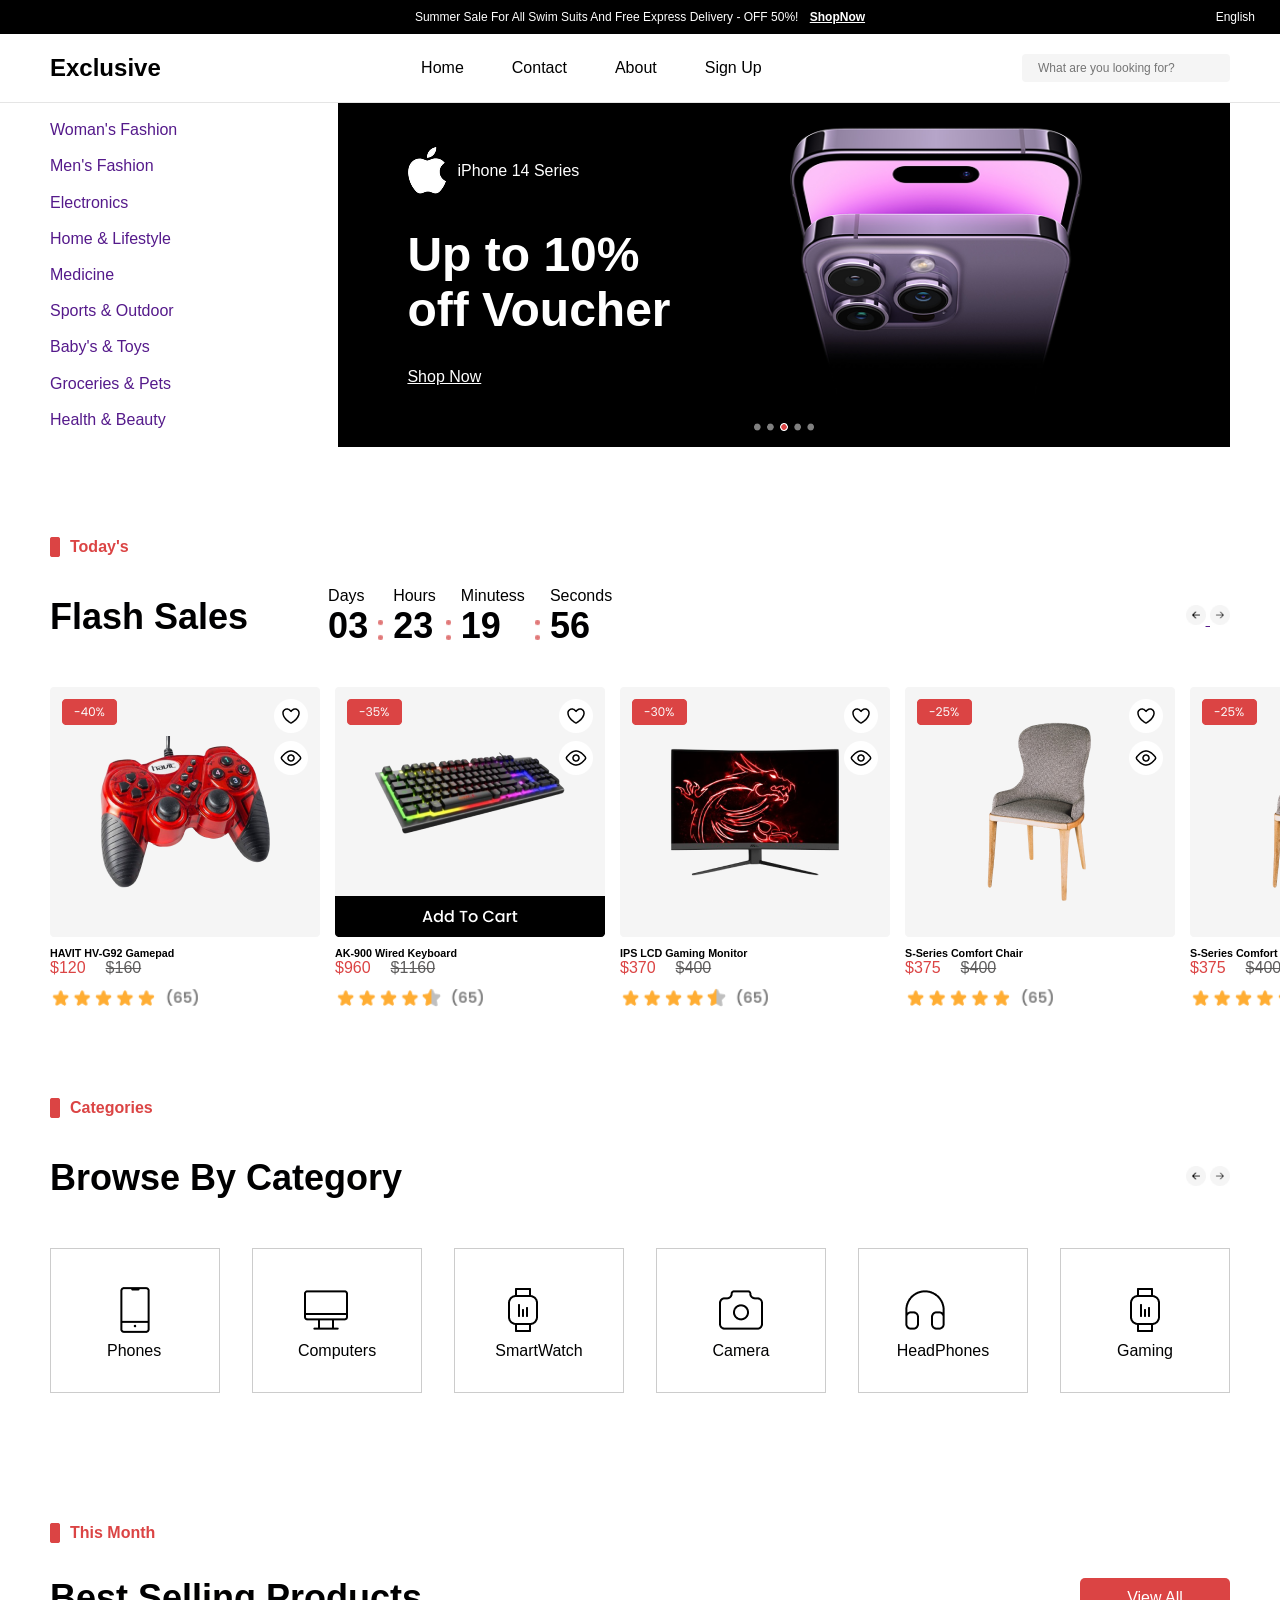
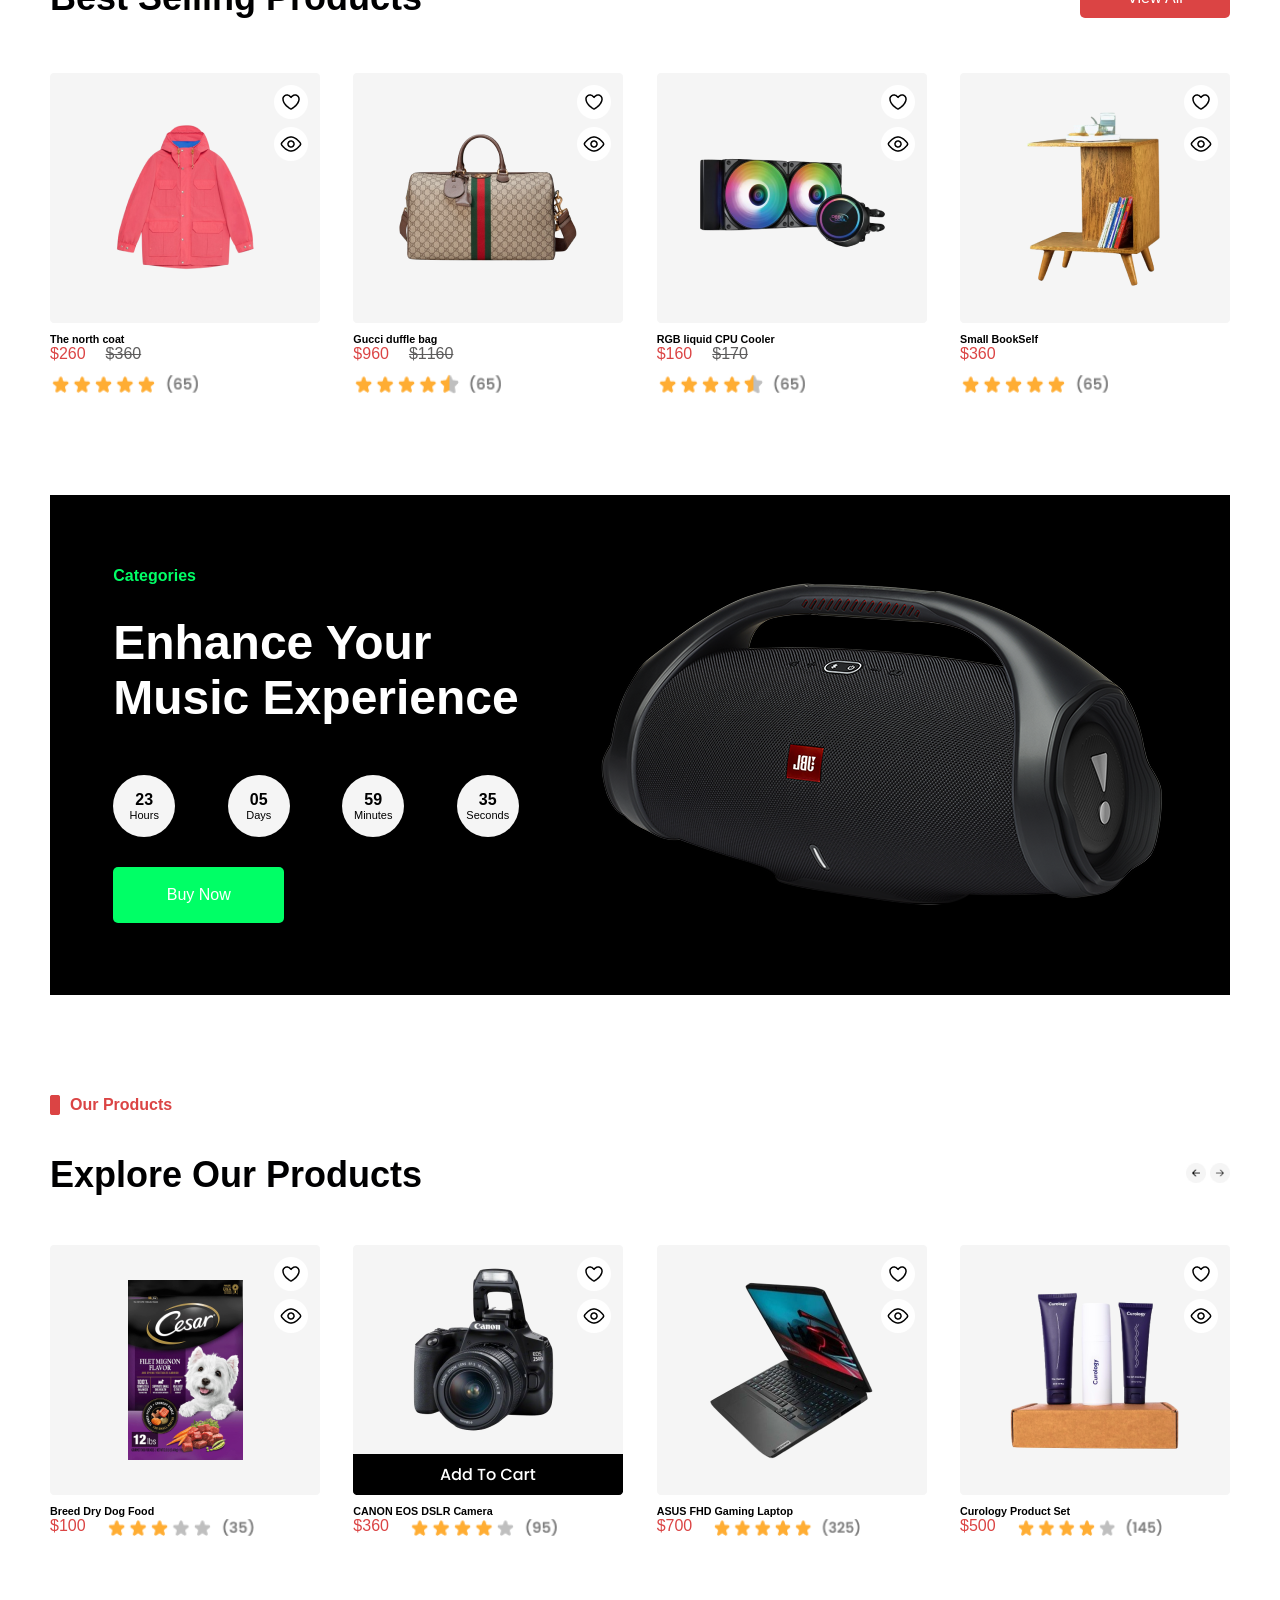
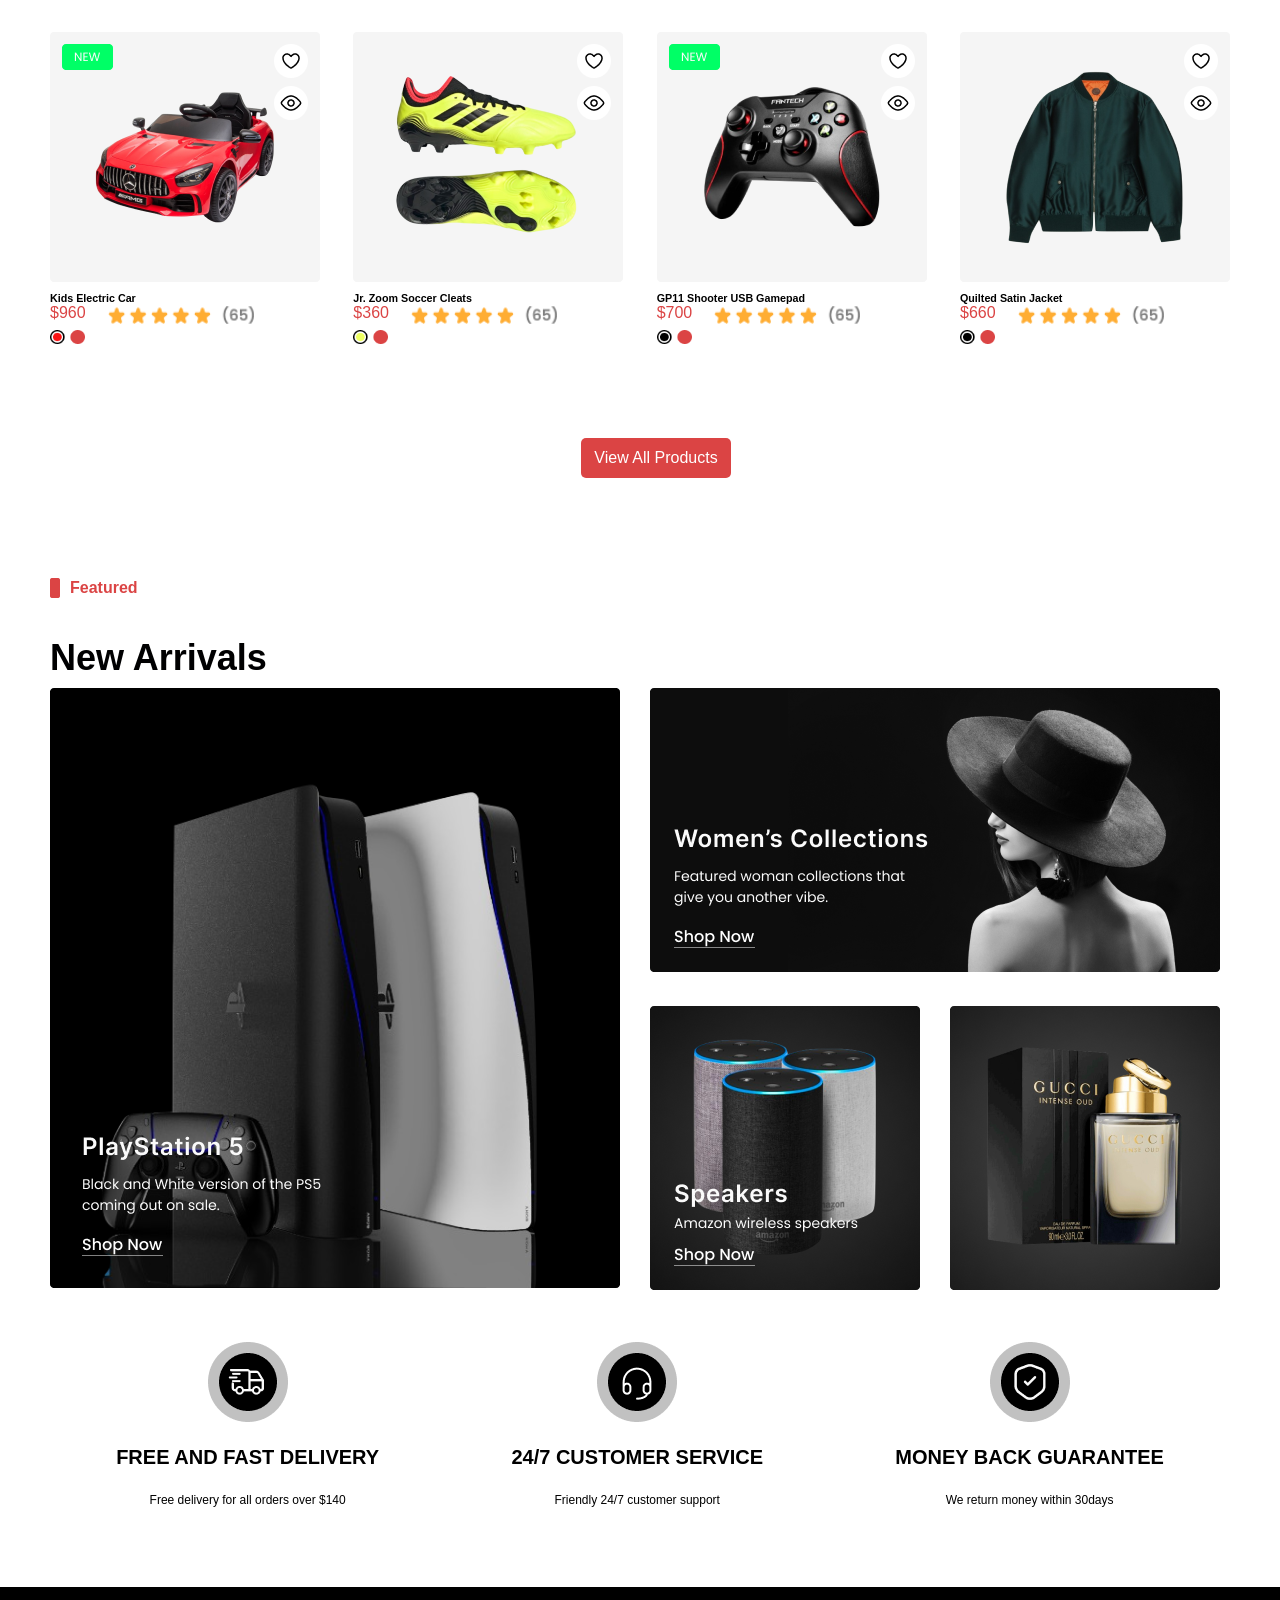
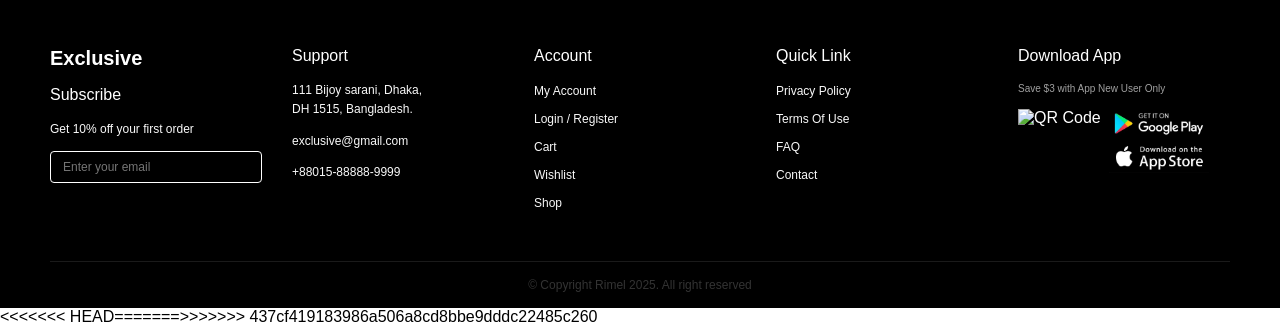
==== commit 672ca228: "Merge pull request #8 from healthgists26/ft/contact-page Ft/contact page" ====
--- a/index.html
+++ b/index.html
@@ -7,7 +7,6 @@
     <link rel="stylesheet" href="style.css">
     <link rel="stylesheet" href="https://cdnjs.cloudflare.com/ajax/libs/font-awesome/7.3.0/css/all.min.css">
     <title>Blisscotech E-commerce</title>
-    <link rel="stylesheet" href="style.css">
 </head>
 
 
@@ -44,15 +43,15 @@
     <!-- =======HERO-SECTION======== -->
     <div class="hero container">
         <div class="hero-text">
-            <span>Woman's Fashion</span>
-            <span>Men's Fashion</span>
-            <span>Electronics</span>
-            <span>Home & Lifestyle</span>
-            <span>Medicine</span>
-            <span>Sports & Outdoor</span>
-            <span>Baby's & Toys</span>
-            <span>Groceries & Pets</span>
-            <span>Health & Beauty </span>
+            <a href=""><span>Woman's Fashion</span></a>
+            <a href=""><span>Men's Fashion</span></a>
+            <a href=""><span>Electronics</span></a>
+            <a href=""><span>Home & Lifestyle</span></a>
+            <a href=""><span>Medicine</span></a>
+            <a href=""><span>Sports & Outdoor</span></a>
+            <a href=""><span>Baby's & Toys</span></a>
+            <a href=""><span>Groceries & Pets</span></a>
+            <a href=""><span>Health & Beauty </span></a>
 
         </div>
 
@@ -64,7 +63,7 @@
                         <span>iPhone 14 Series</span>
                     </div>
                     <h1>Up to 10%<br>off Voucher</h1>
-                    <p>Shop Now</p>
+                    <a href="#"><p>Shop Now</p></a>
 
                 </div>
 
@@ -213,28 +212,28 @@
         <div class="cat-box">
 
             <div class="box">
-                <img src="Images\Category-CellPhonePhone icon.png" alt="">
-                <p>Phones</p>
+                <a href="#"><img src="Images\Category-CellPhonePhone icon.png" alt="">
+                <p>Phones</p></a>
             </div>
             <div class="box">
-                <img src="Images\Category-ComputerComputer icon.png" alt="">
-                <p>Computers</p>
+                <a href="#"><img src="Images\Category-ComputerComputer icon.png" alt="">
+                <p>Computers</p></a>
             </div>
             <div class="box">
-                <img src="Images\Category-SmartWatchsmartwatch.png" alt="">
-                <p>SmartWatch</p>
+                <a href="#"><img src="Images\Category-SmartWatchsmartwatch.png" alt="">
+                <p>SmartWatch</p></a>
             </div>
             <div class="box">
-                <img src="Images\Category-Camera.png" alt="">
-                <p>Camera</p>
+                <a href="#"><img src="Images\Category-Camera.png" alt="">
+                <p>Camera</p></a>
             </div>
             <div class="box">
-                <img src="Images\Category-Headphone.png" alt="">
-                <p>HeadPhones</p>
+                <a href="#"><img src="Images\Category-Headphone.png" alt="">
+                <p>HeadPhones</p></a>
             </div>
             <div class="box">
-                <img src="Images\Category-SmartWatchsmartwatch.png" alt="">
-                <p>Gaming</p>
+                <a href="#"><img src="Images\Category-SmartWatchsmartwatch.png" alt="">
+                <p>Gaming</p></a>
             </div>
 
         </div>
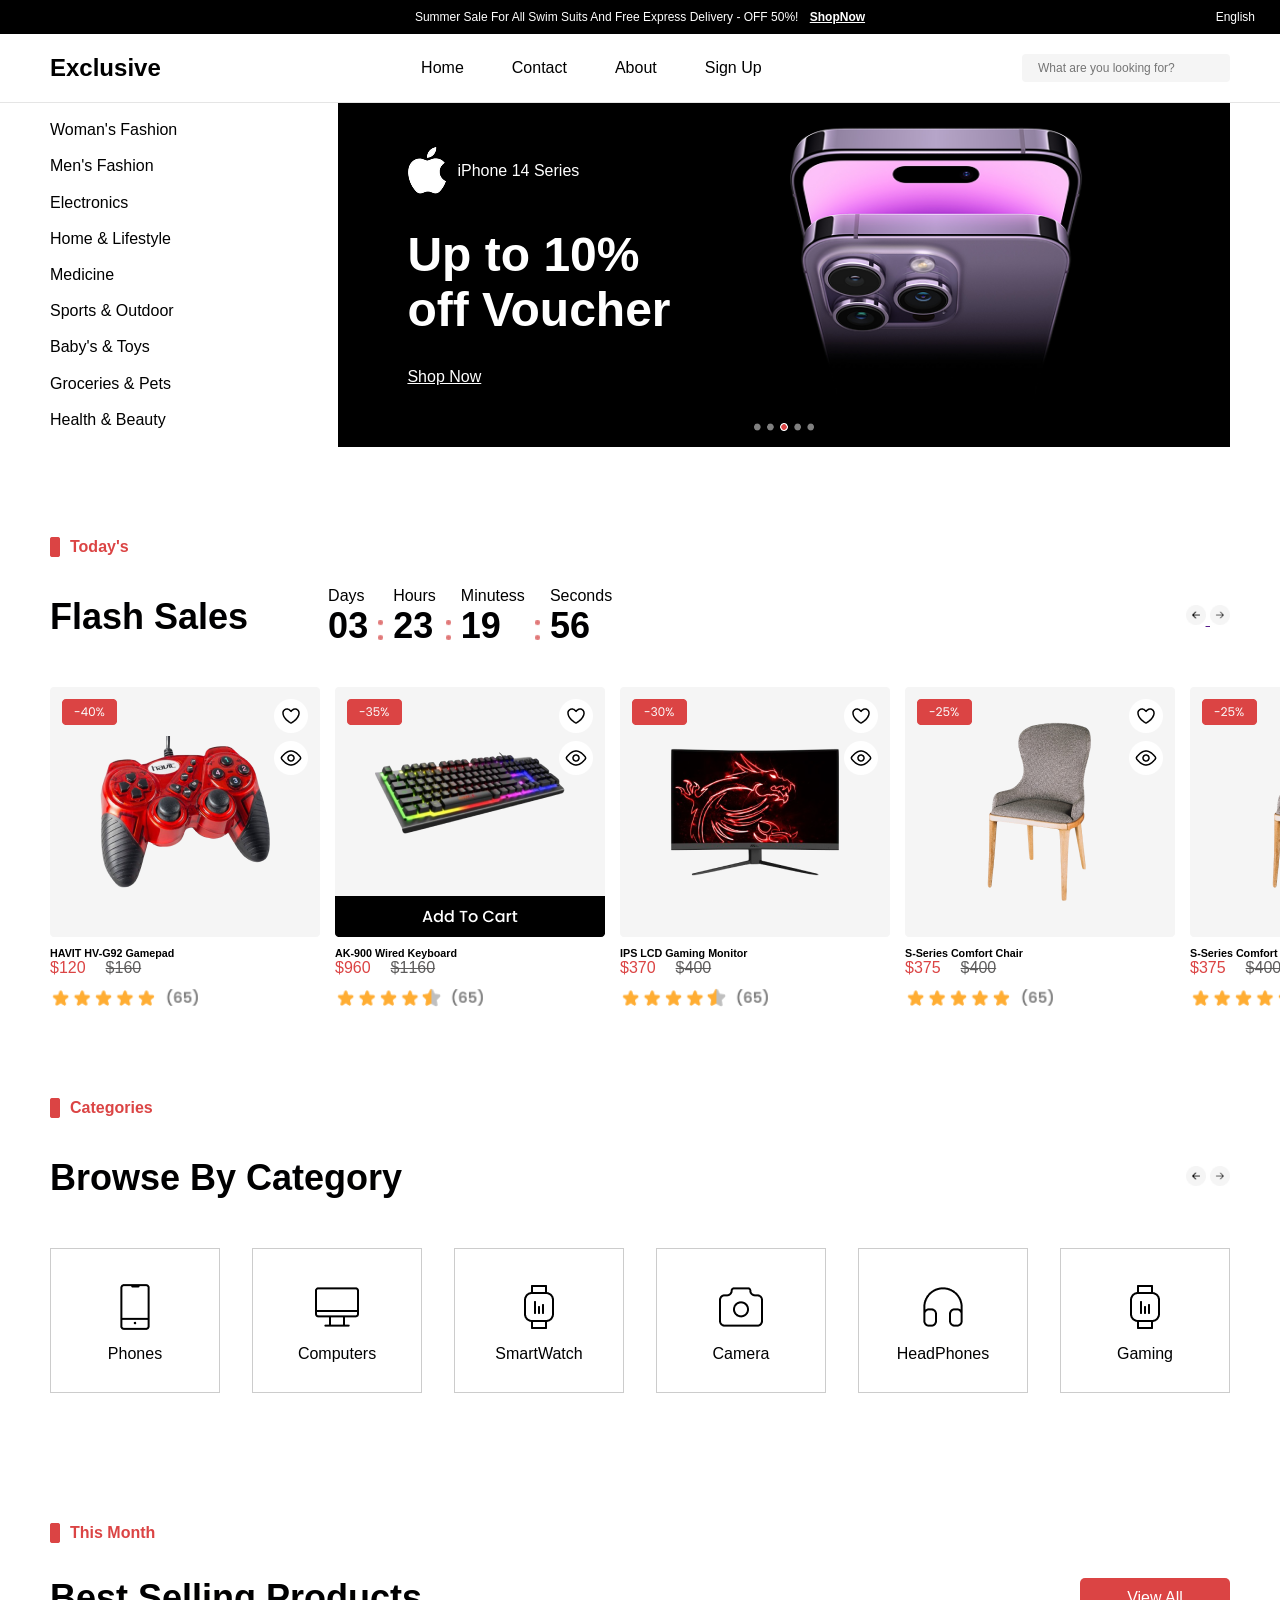
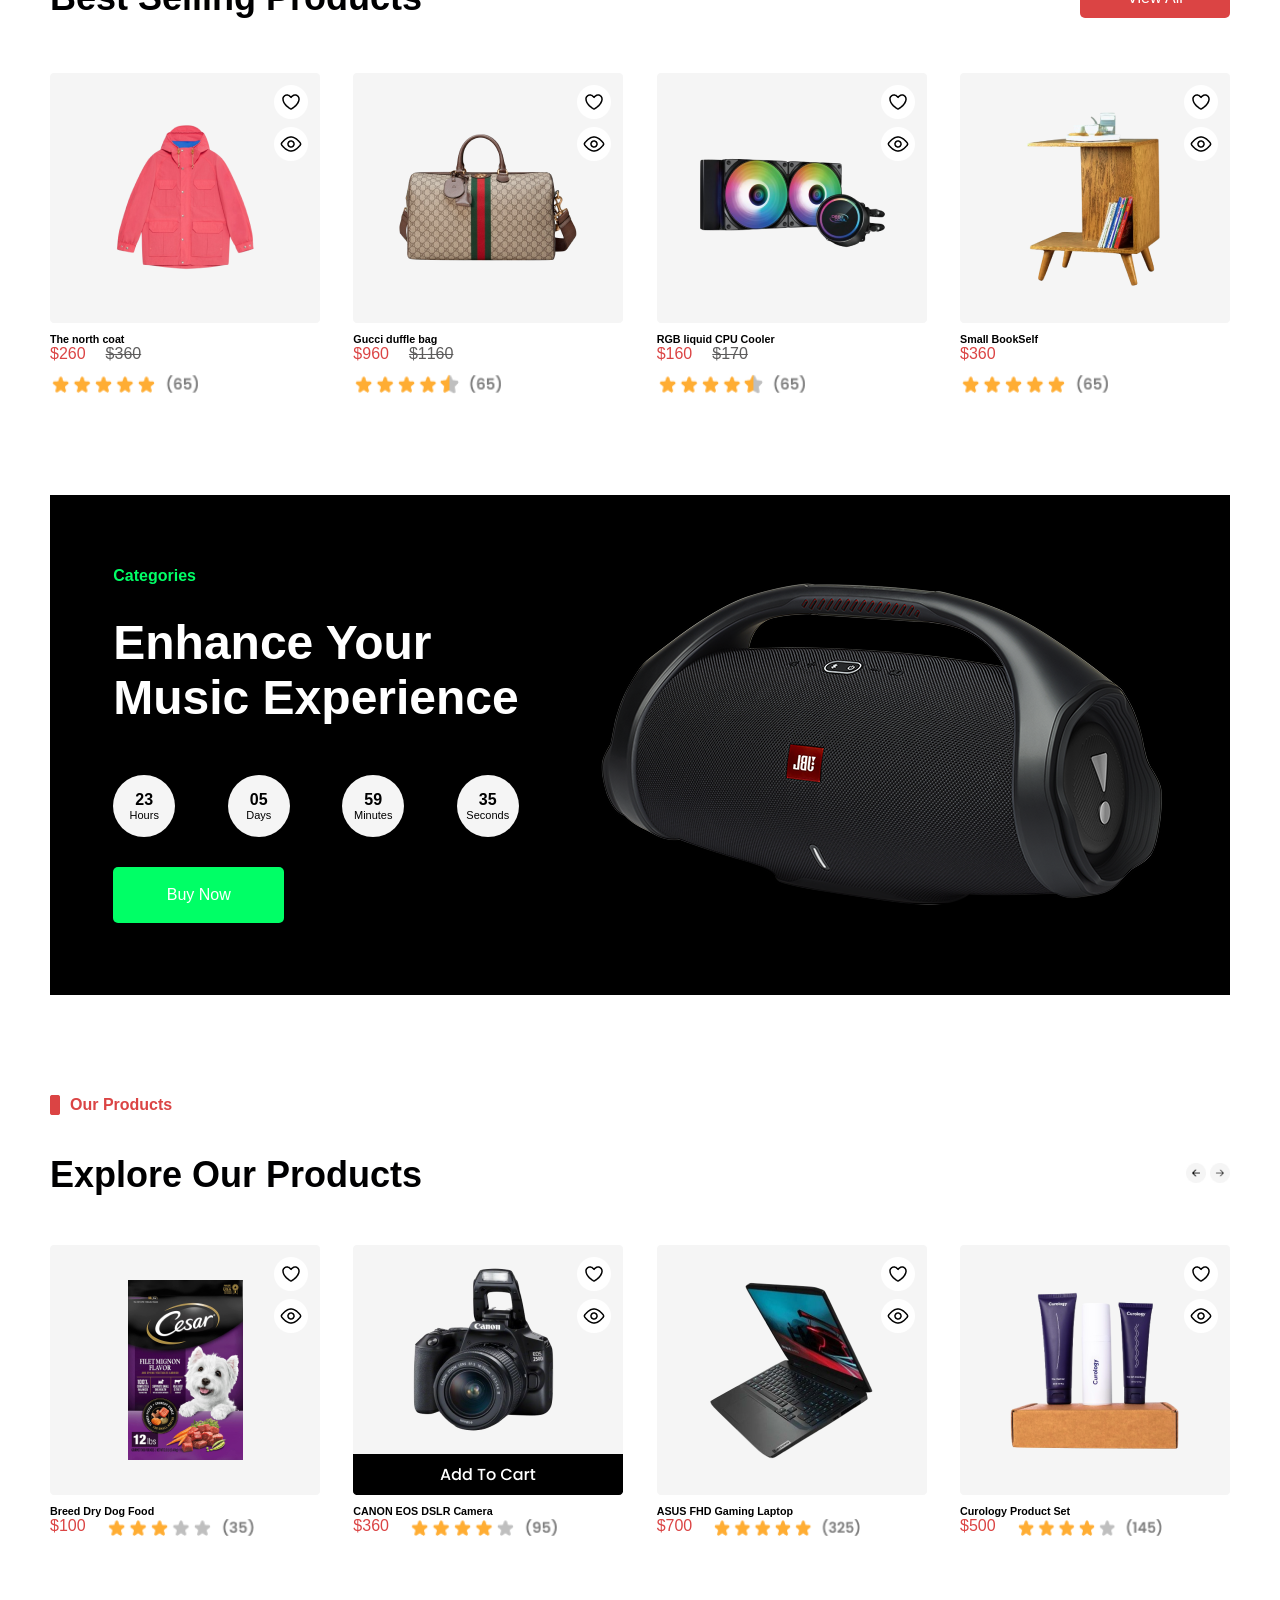
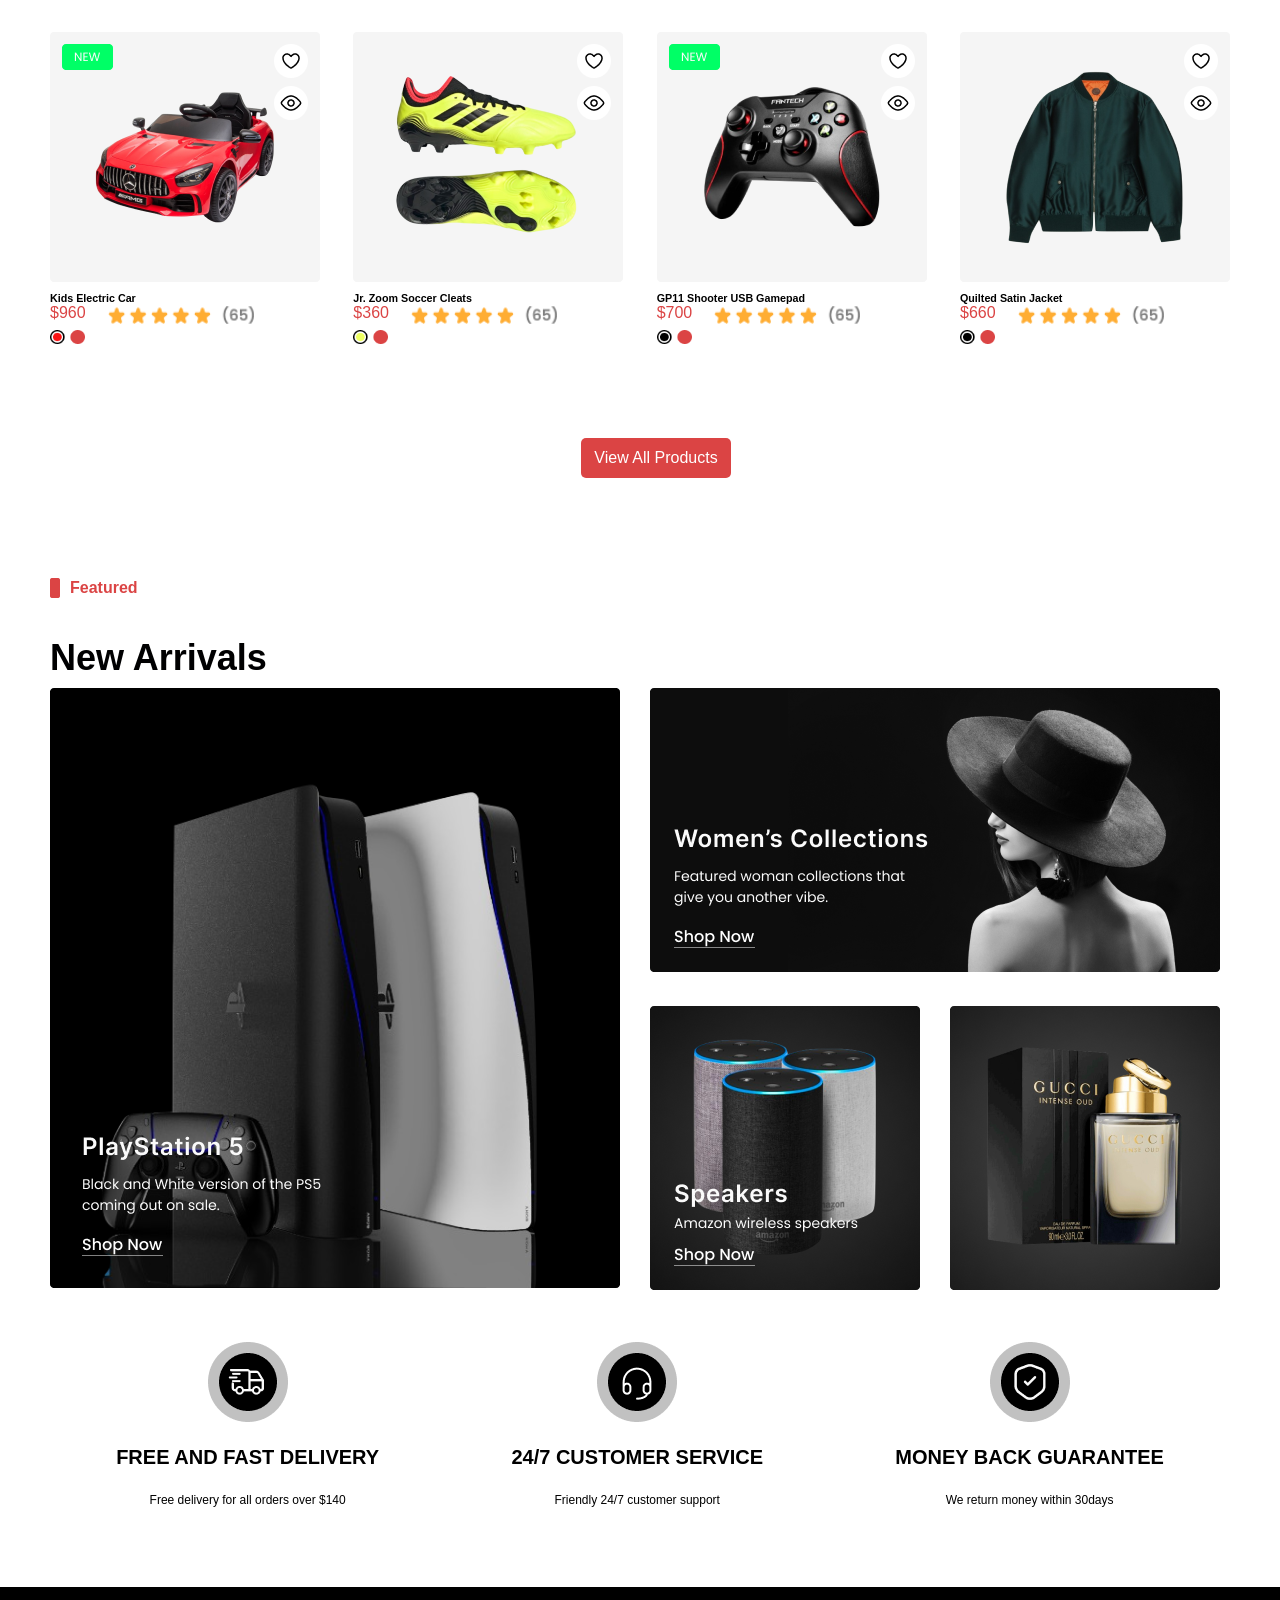
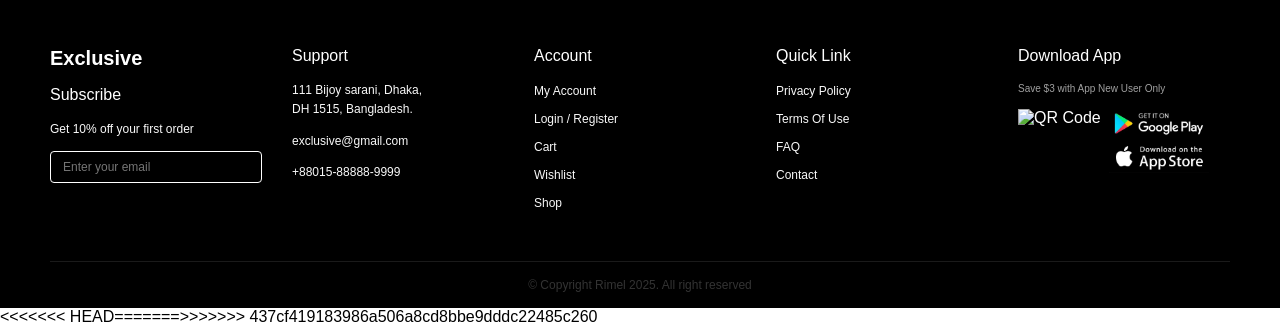
==== commit 5a323b53: "updated link" ====
--- a/index.html
+++ b/index.html
@@ -7,8 +7,9 @@
     <link rel="stylesheet" href="style.css">
     <link rel="stylesheet" href="https://cdnjs.cloudflare.com/ajax/libs/font-awesome/7.3.0/css/all.min.css">
     <title>Blisscotech E-commerce</title>
+    <link rel="stylesheet" href="style.css">
+
 </head>
-
 
 <body>
     <!-- =======HEADER======== -->
@@ -29,8 +30,8 @@
             <ul class="nav-links">
                 <li><a href="#">Home</a></li>
                 <li><a href="#">Contact</a></li>
-                <li><a href="about.html">About</a></li>
-                <li><a href="signup.html" class="active">Sign Up</a></li>
+                <li><a href="#">About</a></li>
+                <li><a href="#" class="active">Sign Up</a></li>
             </ul>
             <div class="search-box">
                 <input type="text" placeholder="What are you looking for?">
@@ -43,15 +44,15 @@
     <!-- =======HERO-SECTION======== -->
     <div class="hero container">
         <div class="hero-text">
-            <a href=""><span>Woman's Fashion</span></a>
-            <a href=""><span>Men's Fashion</span></a>
-            <a href=""><span>Electronics</span></a>
-            <a href=""><span>Home & Lifestyle</span></a>
-            <a href=""><span>Medicine</span></a>
-            <a href=""><span>Sports & Outdoor</span></a>
-            <a href=""><span>Baby's & Toys</span></a>
-            <a href=""><span>Groceries & Pets</span></a>
-            <a href=""><span>Health & Beauty </span></a>
+            <span>Woman's Fashion</span>
+            <span>Men's Fashion</span>
+            <span>Electronics</span>
+            <span>Home & Lifestyle</span>
+            <span>Medicine</span>
+            <span>Sports & Outdoor</span>
+            <span>Baby's & Toys</span>
+            <span>Groceries & Pets</span>
+            <span>Health & Beauty </span>
 
         </div>
 
@@ -63,7 +64,7 @@
                         <span>iPhone 14 Series</span>
                     </div>
                     <h1>Up to 10%<br>off Voucher</h1>
-                    <a href="#"><p>Shop Now</p></a>
+                    <p>Shop Now</p>
 
                 </div>
 
@@ -212,28 +213,28 @@
         <div class="cat-box">
 
             <div class="box">
-                <a href="#"><img src="Images\Category-CellPhonePhone icon.png" alt="">
-                <p>Phones</p></a>
+                <img src="Images\Category-CellPhonePhone icon.png" alt="">
+                <p>Phones</p>
             </div>
             <div class="box">
-                <a href="#"><img src="Images\Category-ComputerComputer icon.png" alt="">
-                <p>Computers</p></a>
+                <img src="Images\Category-ComputerComputer icon.png" alt="">
+                <p>Computers</p>
             </div>
             <div class="box">
-                <a href="#"><img src="Images\Category-SmartWatchsmartwatch.png" alt="">
-                <p>SmartWatch</p></a>
+                <img src="Images\Category-SmartWatchsmartwatch.png" alt="">
+                <p>SmartWatch</p>
             </div>
             <div class="box">
-                <a href="#"><img src="Images\Category-Camera.png" alt="">
-                <p>Camera</p></a>
+                <img src="Images\Category-Camera.png" alt="">
+                <p>Camera</p>
             </div>
             <div class="box">
-                <a href="#"><img src="Images\Category-Headphone.png" alt="">
-                <p>HeadPhones</p></a>
+                <img src="Images\Category-Headphone.png" alt="">
+                <p>HeadPhones</p>
             </div>
             <div class="box">
-                <a href="#"><img src="Images\Category-SmartWatchsmartwatch.png" alt="">
-                <p>Gaming</p></a>
+                <img src="Images\Category-SmartWatchsmartwatch.png" alt="">
+                <p>Gaming</p>
             </div>
 
         </div>
@@ -552,11 +553,11 @@
             <div class="footer-col">
                 <h4>Account</h4>
                 <ul>
-                    <li><a href="#">My Account</a></li>
-                    <li><a href="login.html">Login / Register</a></li>
-                    <li><a href="#">Cart</a></li>
-                    <li><a href="wishlist.html">Wishlist</a></li>
-                    <li><a href="#">Shop</a></li>
+                    <li><a href="account.html">My Account</a></li>
+                    <li><a href="#">Login / Register</a></li>
+                    <li><a href="cart.html">Cart</a></li>
+                    <li><a href="#">Wishlist</a></li>
+                    <li><a href="product.html">Shop</a></li>
                 </ul>
             </div>
 
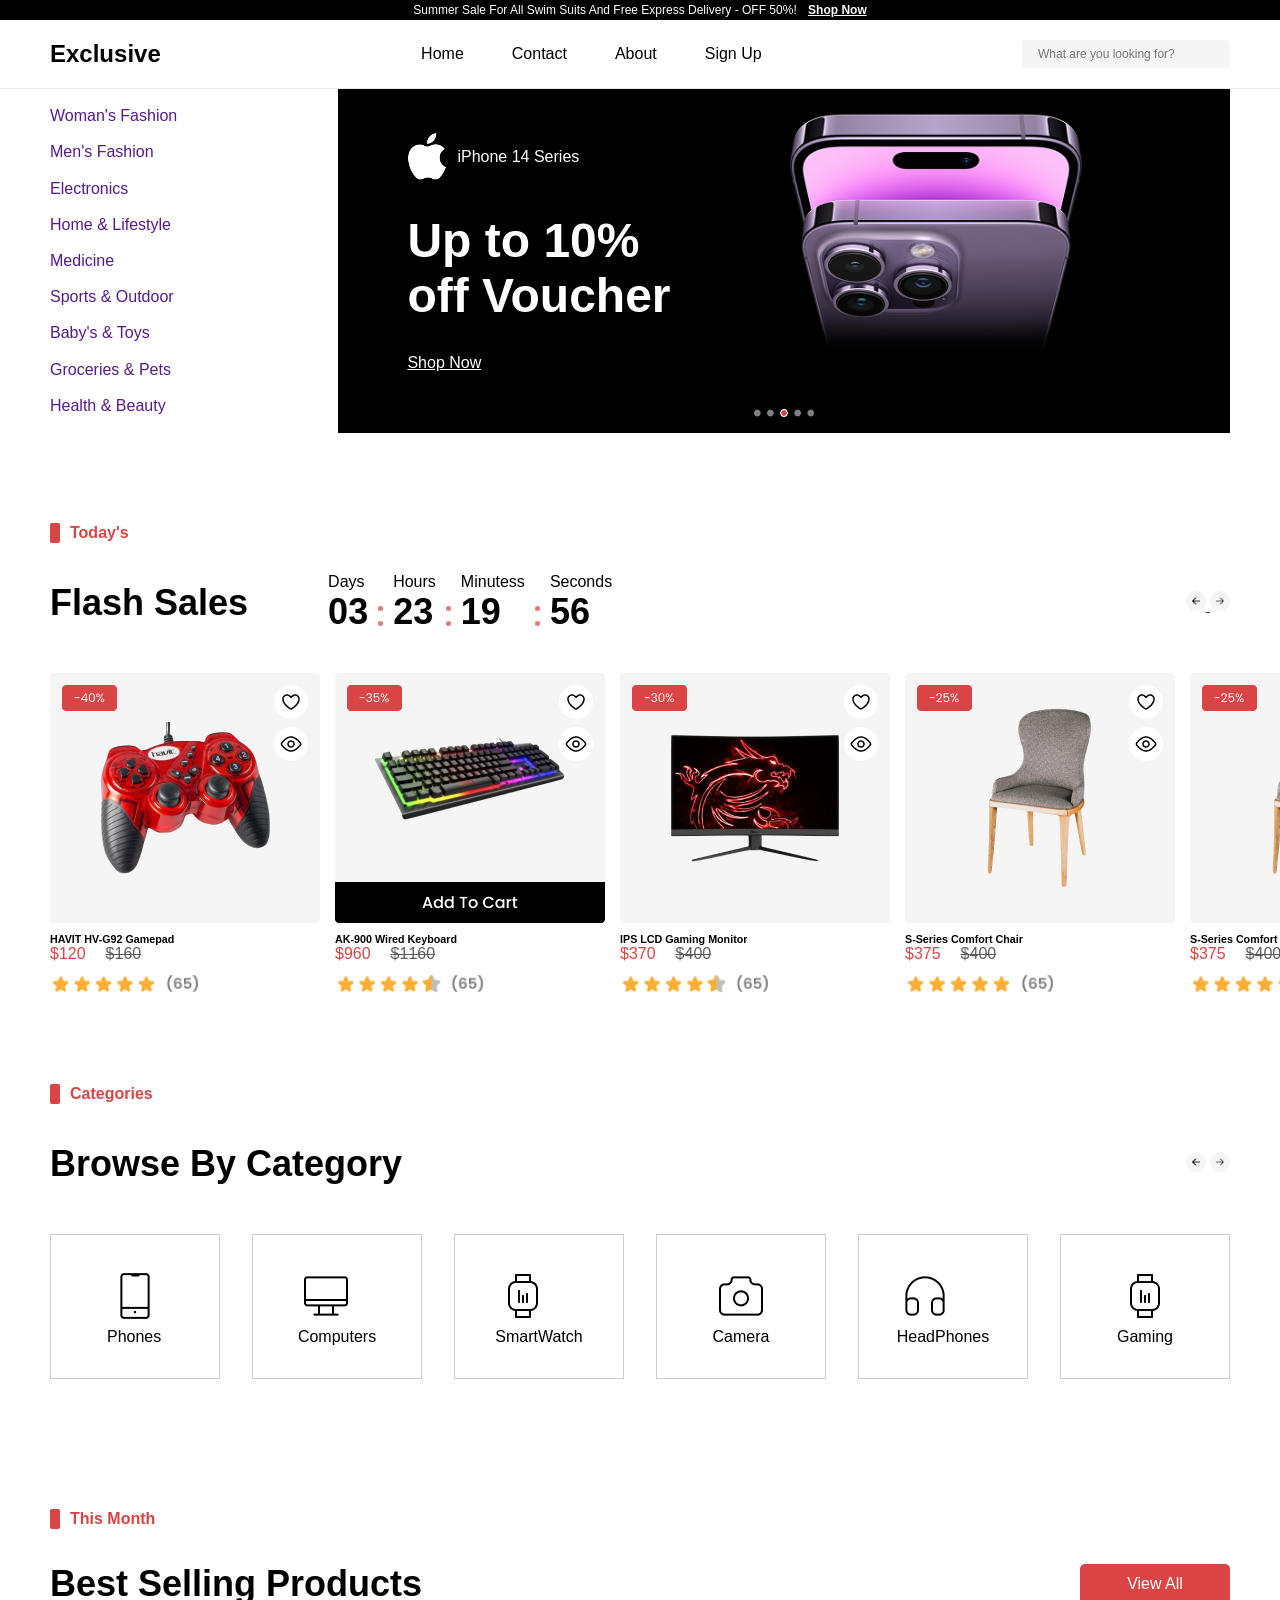
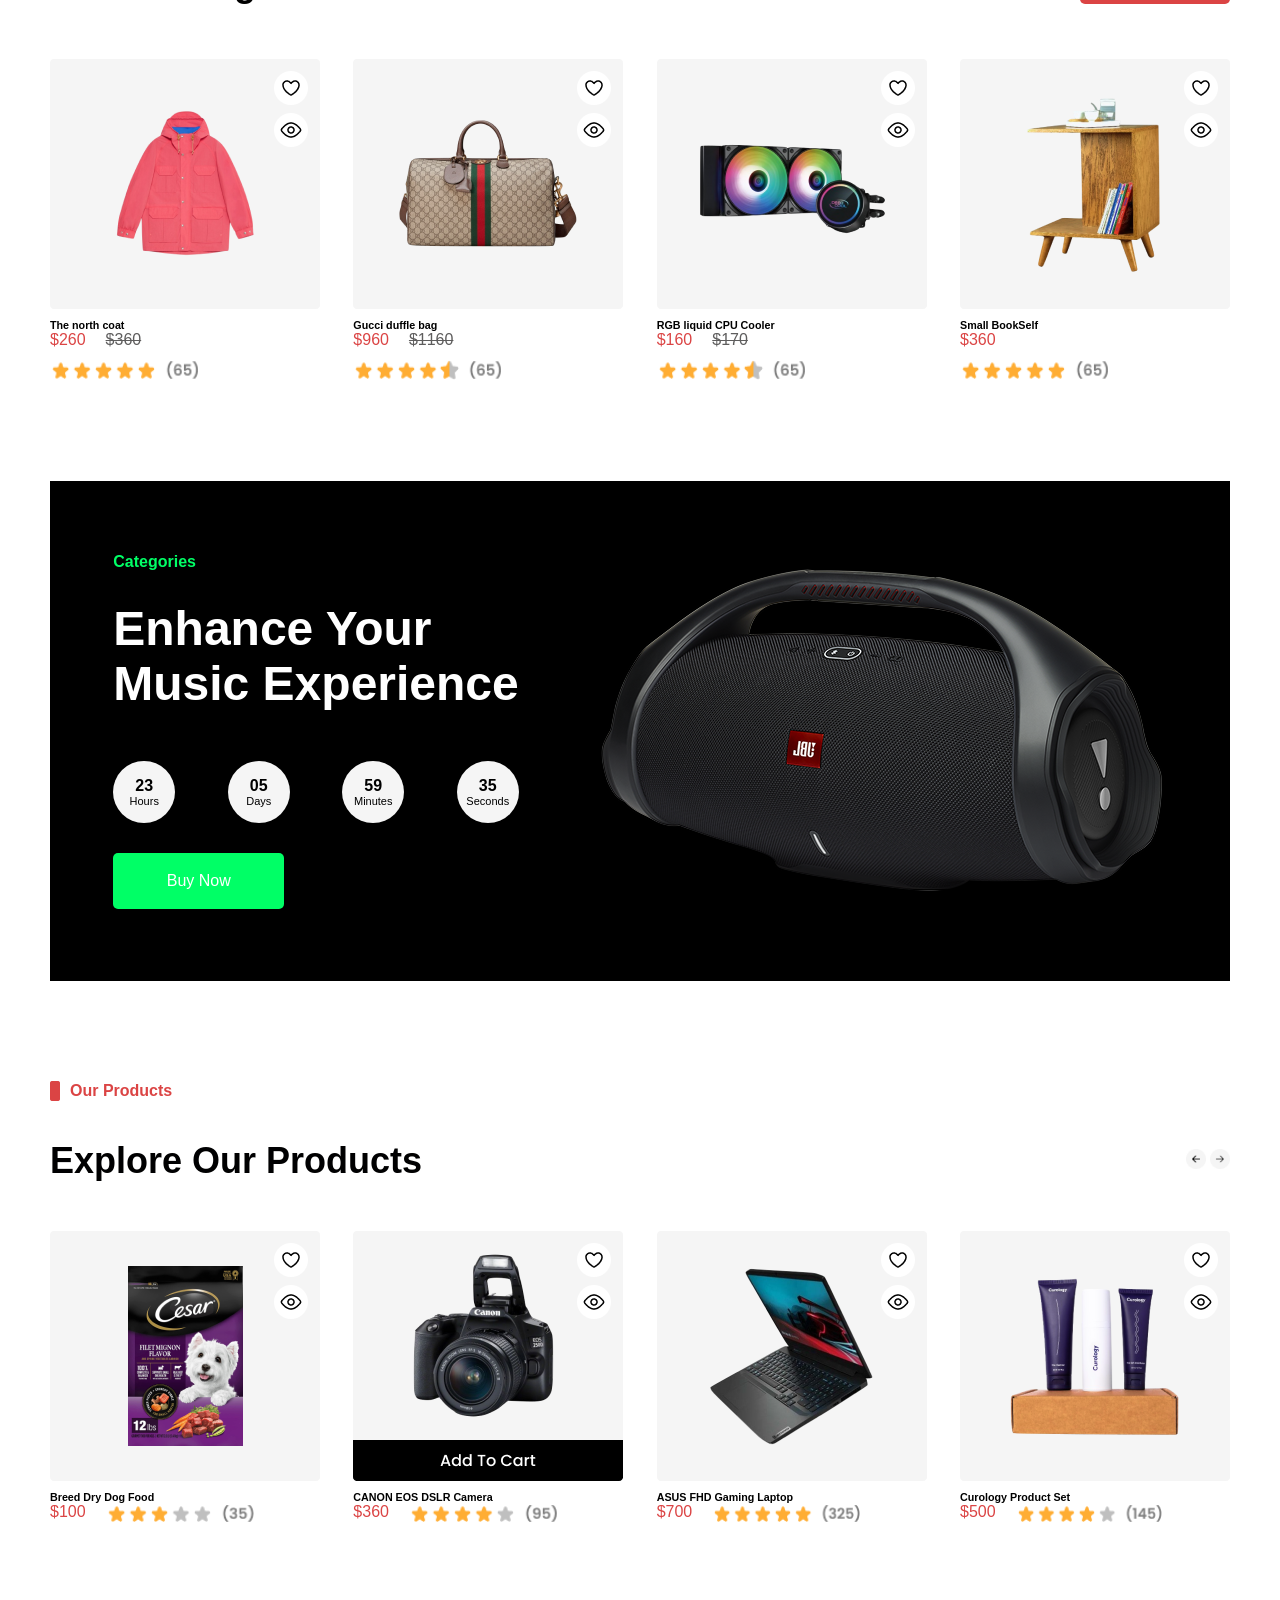
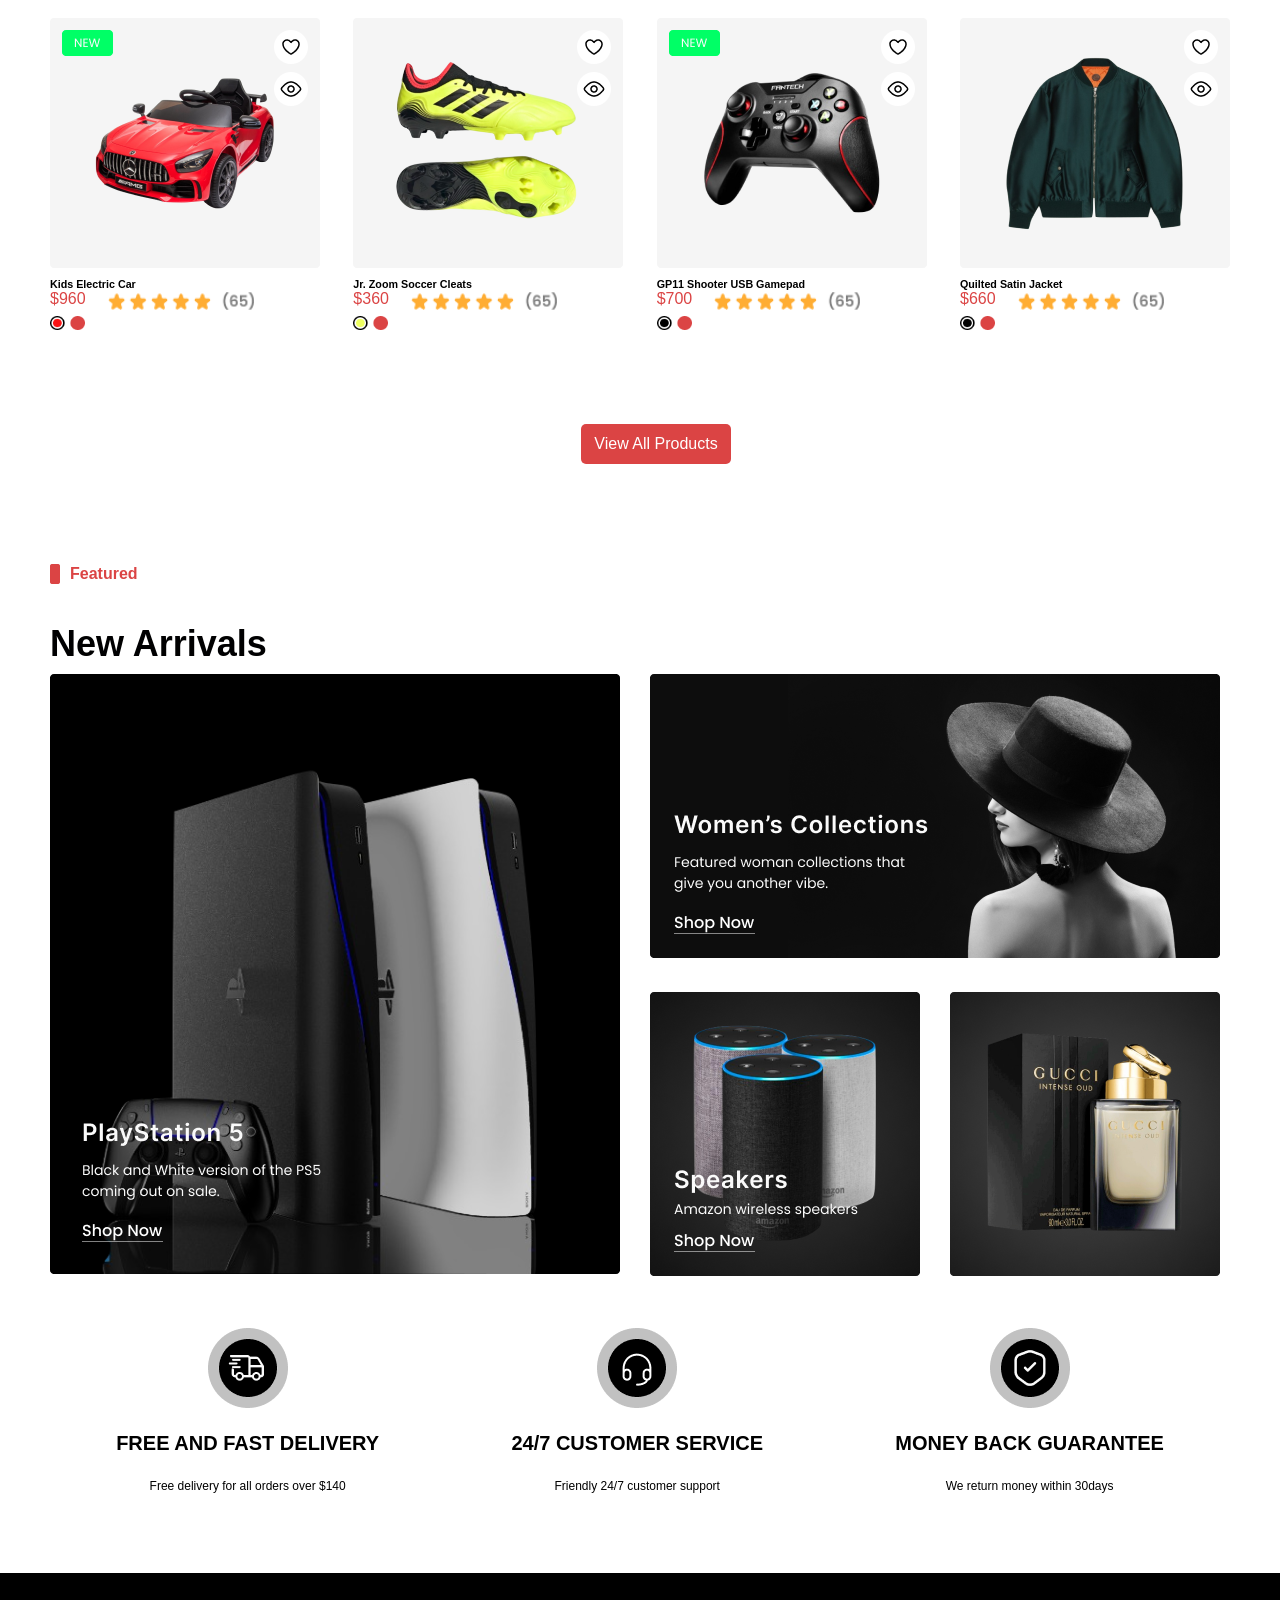
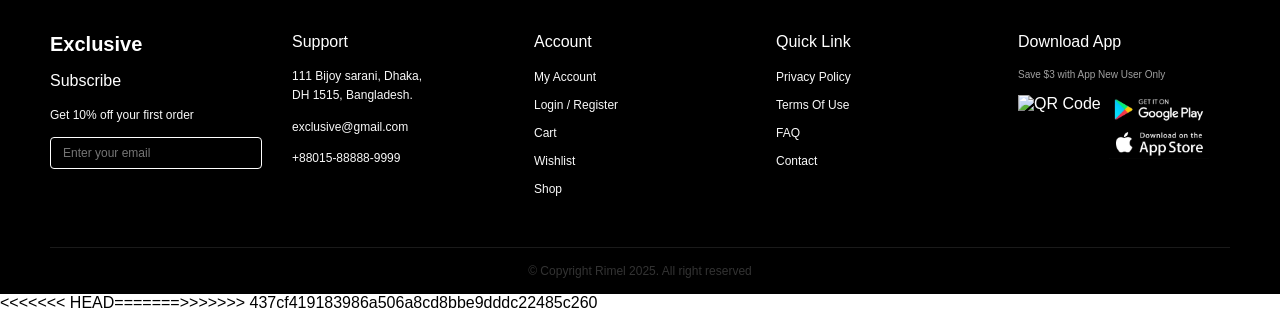
==== commit ef31881a: "updated version" ====
--- a/index.html
+++ b/index.html
@@ -7,7 +7,7 @@
     <link rel="stylesheet" href="style.css">
     <link rel="stylesheet" href="https://cdnjs.cloudflare.com/ajax/libs/font-awesome/7.3.0/css/all.min.css">
     <title>Blisscotech E-commerce</title>
-    <link rel="stylesheet" href="style.css">
+</head>
 
 </head>
 
@@ -16,11 +16,11 @@
 
     <header class="top-bar">
         <div class="top-bar-content">
-            <p>Summer Sale For All Swim Suits And Free Express Delivery - OFF 50%! <a href="#">ShopNow</a></p>
-            <div class="language-select">
+            <p>Summer Sale For All Swim Suits And Free Express Delivery - OFF 50%! <a href="#">Shop Now</a></p>
+            <!-- <div class="language-select">
                 <span>English</span>
                 <i class="fa-solid fa-chevron-down"></i>
-            </div>
+            </div> -->
         </div>
     </header>
 
@@ -30,8 +30,8 @@
             <ul class="nav-links">
                 <li><a href="#">Home</a></li>
                 <li><a href="#">Contact</a></li>
-                <li><a href="#">About</a></li>
-                <li><a href="#" class="active">Sign Up</a></li>
+                <li><a href="about.html">About</a></li>
+                <li><a href="signup.html" class="active">Sign Up</a></li>
             </ul>
             <div class="search-box">
                 <input type="text" placeholder="What are you looking for?">
@@ -44,15 +44,15 @@
     <!-- =======HERO-SECTION======== -->
     <div class="hero container">
         <div class="hero-text">
-            <span>Woman's Fashion</span>
-            <span>Men's Fashion</span>
-            <span>Electronics</span>
-            <span>Home & Lifestyle</span>
-            <span>Medicine</span>
-            <span>Sports & Outdoor</span>
-            <span>Baby's & Toys</span>
-            <span>Groceries & Pets</span>
-            <span>Health & Beauty </span>
+            <a href=""><span>Woman's Fashion</span></a>
+            <a href=""><span>Men's Fashion</span></a>
+            <a href=""><span>Electronics</span></a>
+            <a href=""><span>Home & Lifestyle</span></a>
+            <a href=""><span>Medicine</span></a>
+            <a href=""><span>Sports & Outdoor</span></a>
+            <a href=""><span>Baby's & Toys</span></a>
+            <a href=""><span>Groceries & Pets</span></a>
+            <a href=""><span>Health & Beauty </span></a>
 
         </div>
 
@@ -64,7 +64,9 @@
                         <span>iPhone 14 Series</span>
                     </div>
                     <h1>Up to 10%<br>off Voucher</h1>
-                    <p>Shop Now</p>
+                    <a href="#">
+                        <p>Shop Now</p>
+                    </a>
 
                 </div>
 
@@ -213,28 +215,34 @@
         <div class="cat-box">
 
             <div class="box">
-                <img src="Images\Category-CellPhonePhone icon.png" alt="">
-                <p>Phones</p>
+                <a href="#"><img src="Images\Category-CellPhonePhone icon.png" alt="">
+                    <p>Phones</p>
+                </a>
             </div>
             <div class="box">
-                <img src="Images\Category-ComputerComputer icon.png" alt="">
-                <p>Computers</p>
+                <a href="#"><img src="Images\Category-ComputerComputer icon.png" alt="">
+                    <p>Computers</p>
+                </a>
             </div>
             <div class="box">
-                <img src="Images\Category-SmartWatchsmartwatch.png" alt="">
-                <p>SmartWatch</p>
+                <a href="#"><img src="Images\Category-SmartWatchsmartwatch.png" alt="">
+                    <p>SmartWatch</p>
+                </a>
             </div>
             <div class="box">
-                <img src="Images\Category-Camera.png" alt="">
-                <p>Camera</p>
+                <a href="#"><img src="Images\Category-Camera.png" alt="">
+                    <p>Camera</p>
+                </a>
             </div>
             <div class="box">
-                <img src="Images\Category-Headphone.png" alt="">
-                <p>HeadPhones</p>
+                <a href="#"><img src="Images\Category-Headphone.png" alt="">
+                    <p>HeadPhones</p>
+                </a>
             </div>
             <div class="box">
-                <img src="Images\Category-SmartWatchsmartwatch.png" alt="">
-                <p>Gaming</p>
+                <a href="#"><img src="Images\Category-SmartWatchsmartwatch.png" alt="">
+                    <p>Gaming</p>
+                </a>
             </div>
 
         </div>
@@ -554,10 +562,10 @@
                 <h4>Account</h4>
                 <ul>
                     <li><a href="account.html">My Account</a></li>
-                    <li><a href="#">Login / Register</a></li>
+                    <li><a href="login.html">Login / Register</a></li>
                     <li><a href="cart.html">Cart</a></li>
-                    <li><a href="#">Wishlist</a></li>
-                    <li><a href="product.html">Shop</a></li>
+                    <li><a href="wishlist.html">Wishlist</a></li>
+                    <li><a href="shop.html">Shop</a></li>
                 </ul>
             </div>
 
@@ -567,7 +575,7 @@
                     <li><a href="#">Privacy Policy</a></li>
                     <li><a href="#">Terms Of Use</a></li>
                     <li><a href="#">FAQ</a></li>
-                    <li><a href="#">Contact</a></li>
+                    <li><a href="contact.html">Contact</a></li>
                 </ul>
             </div>
 
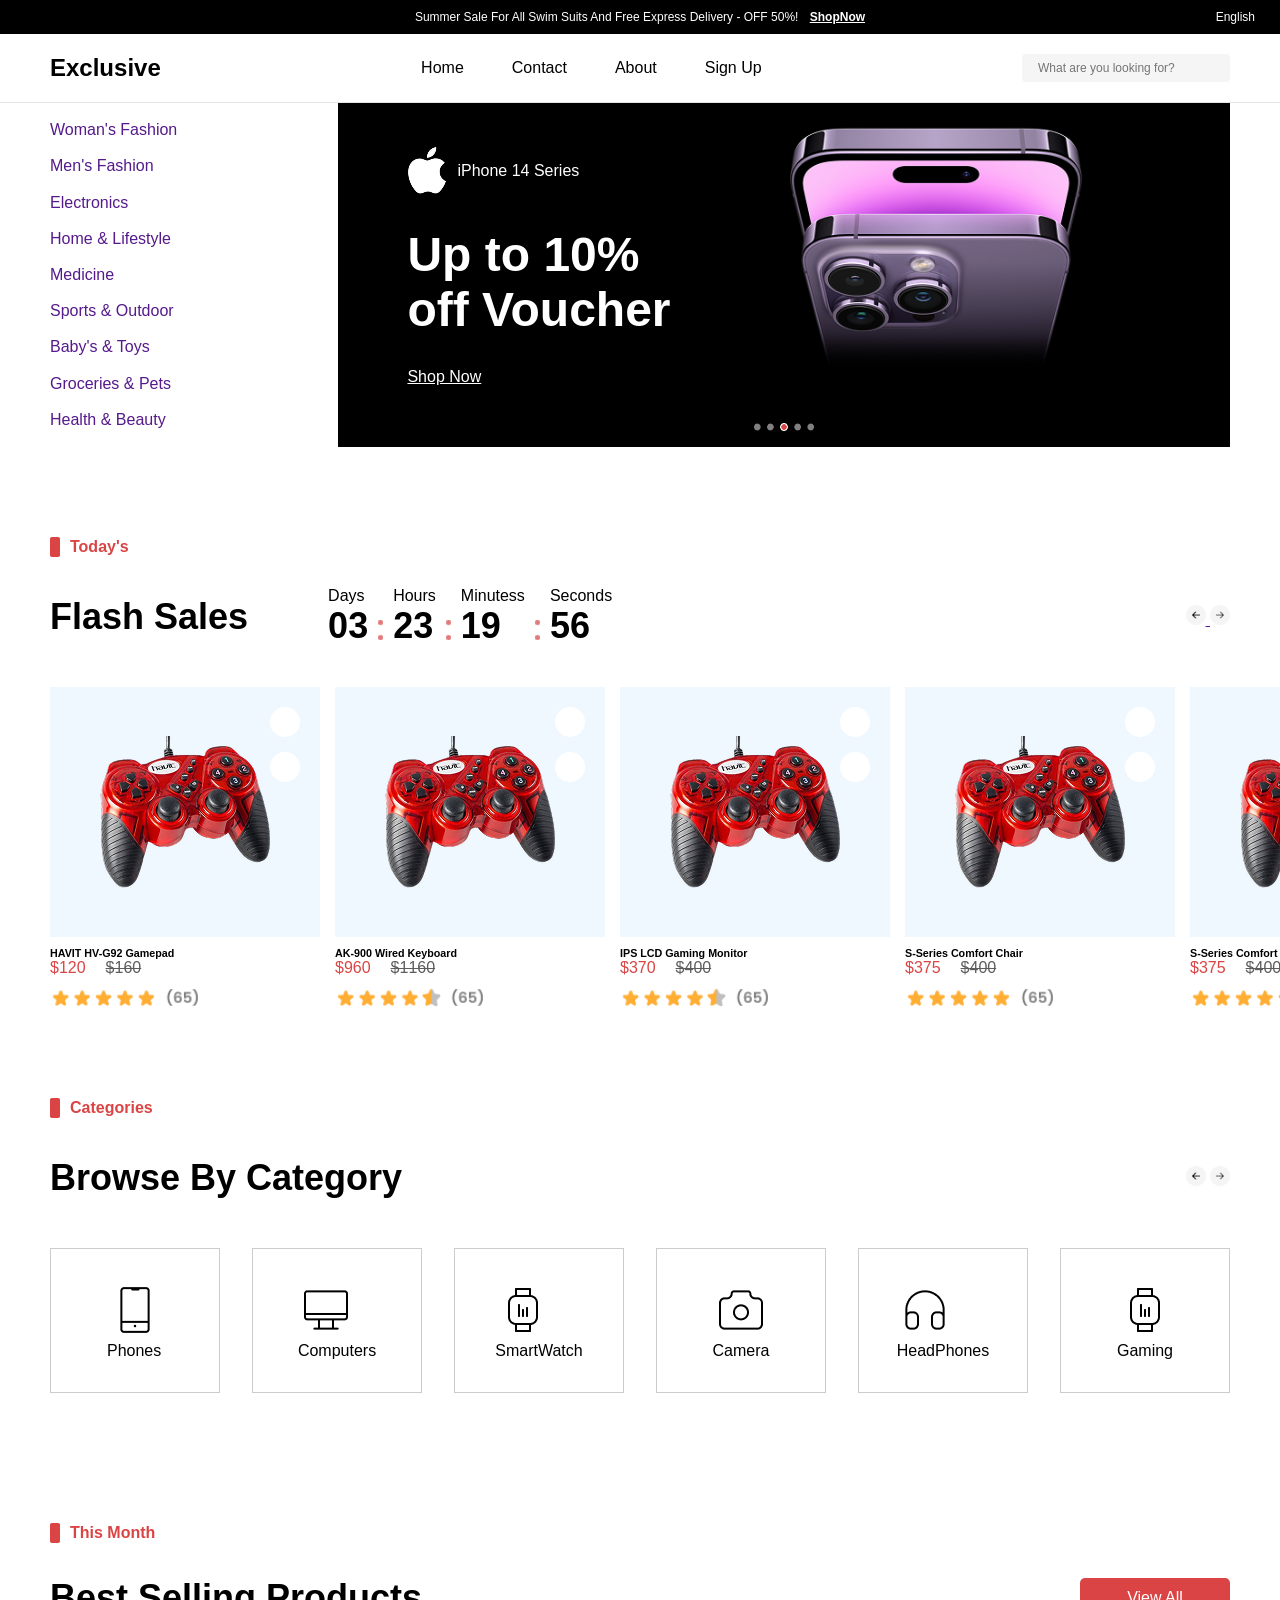
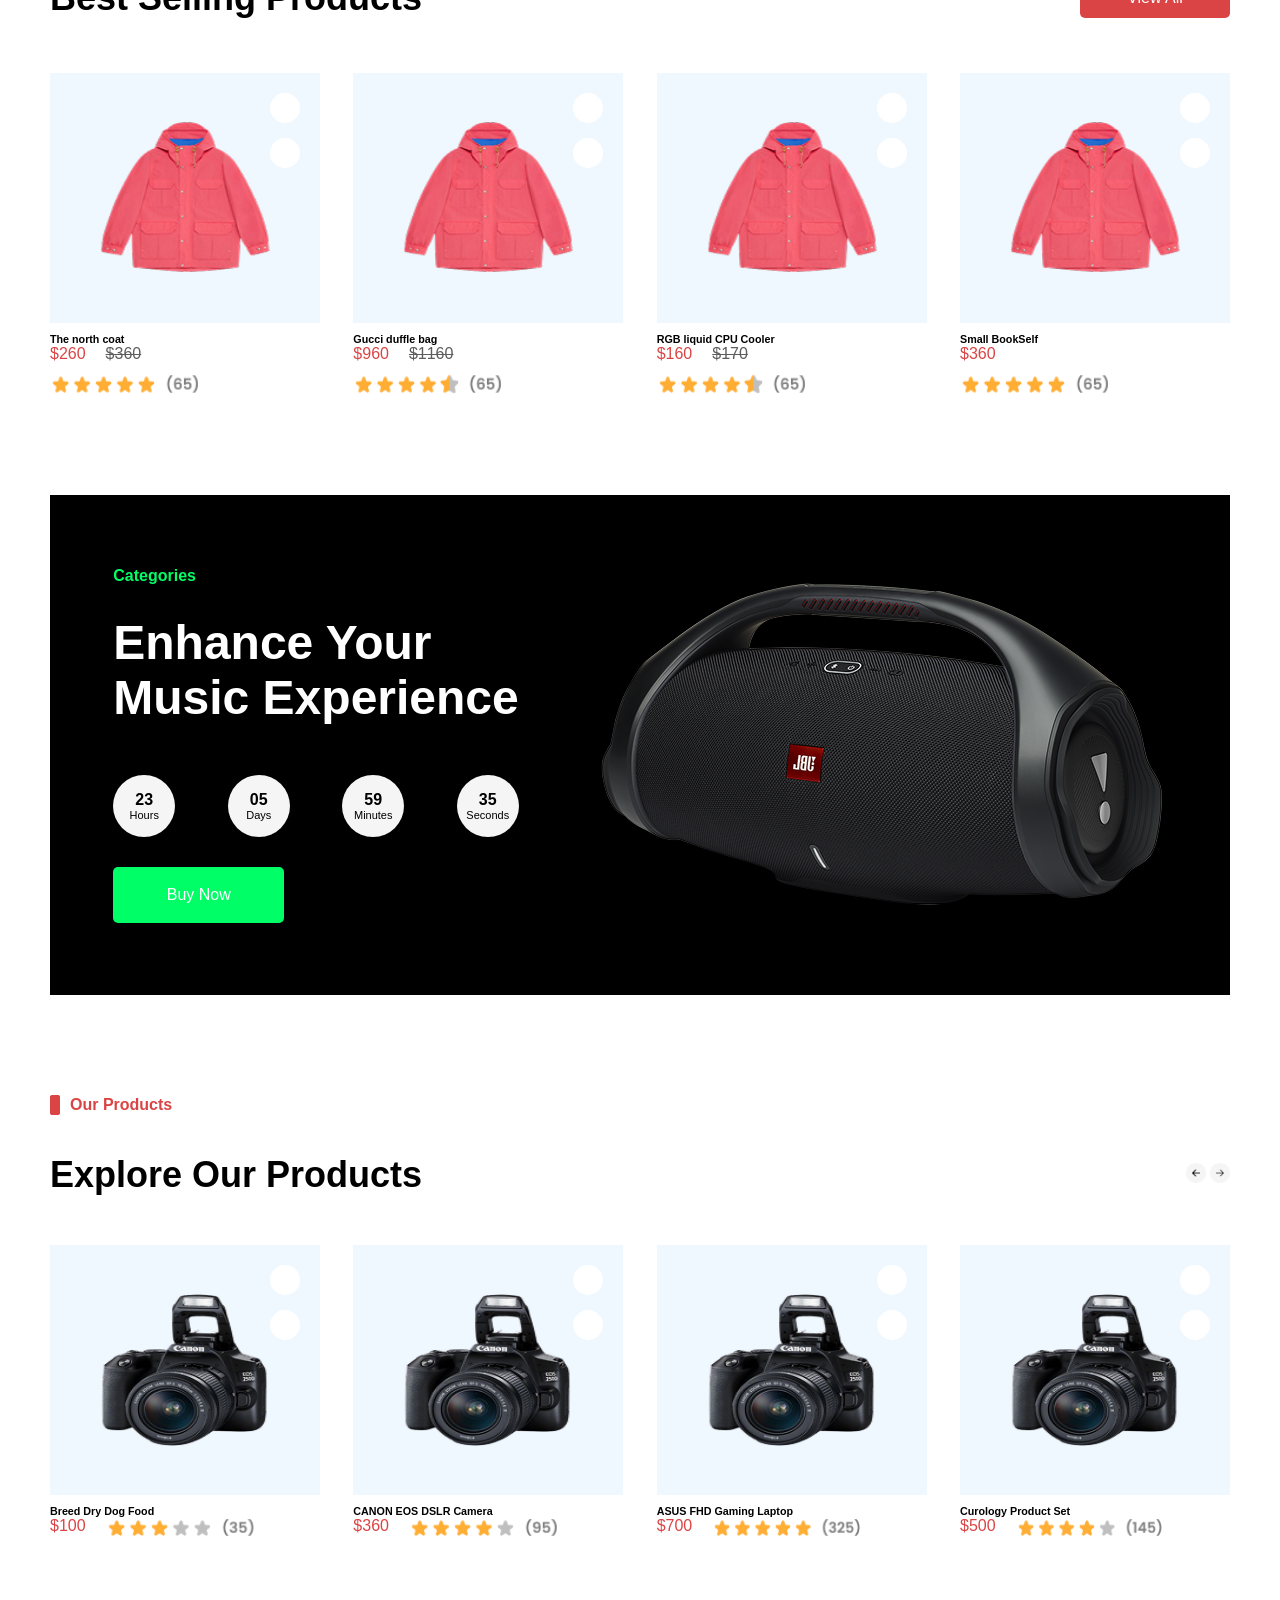
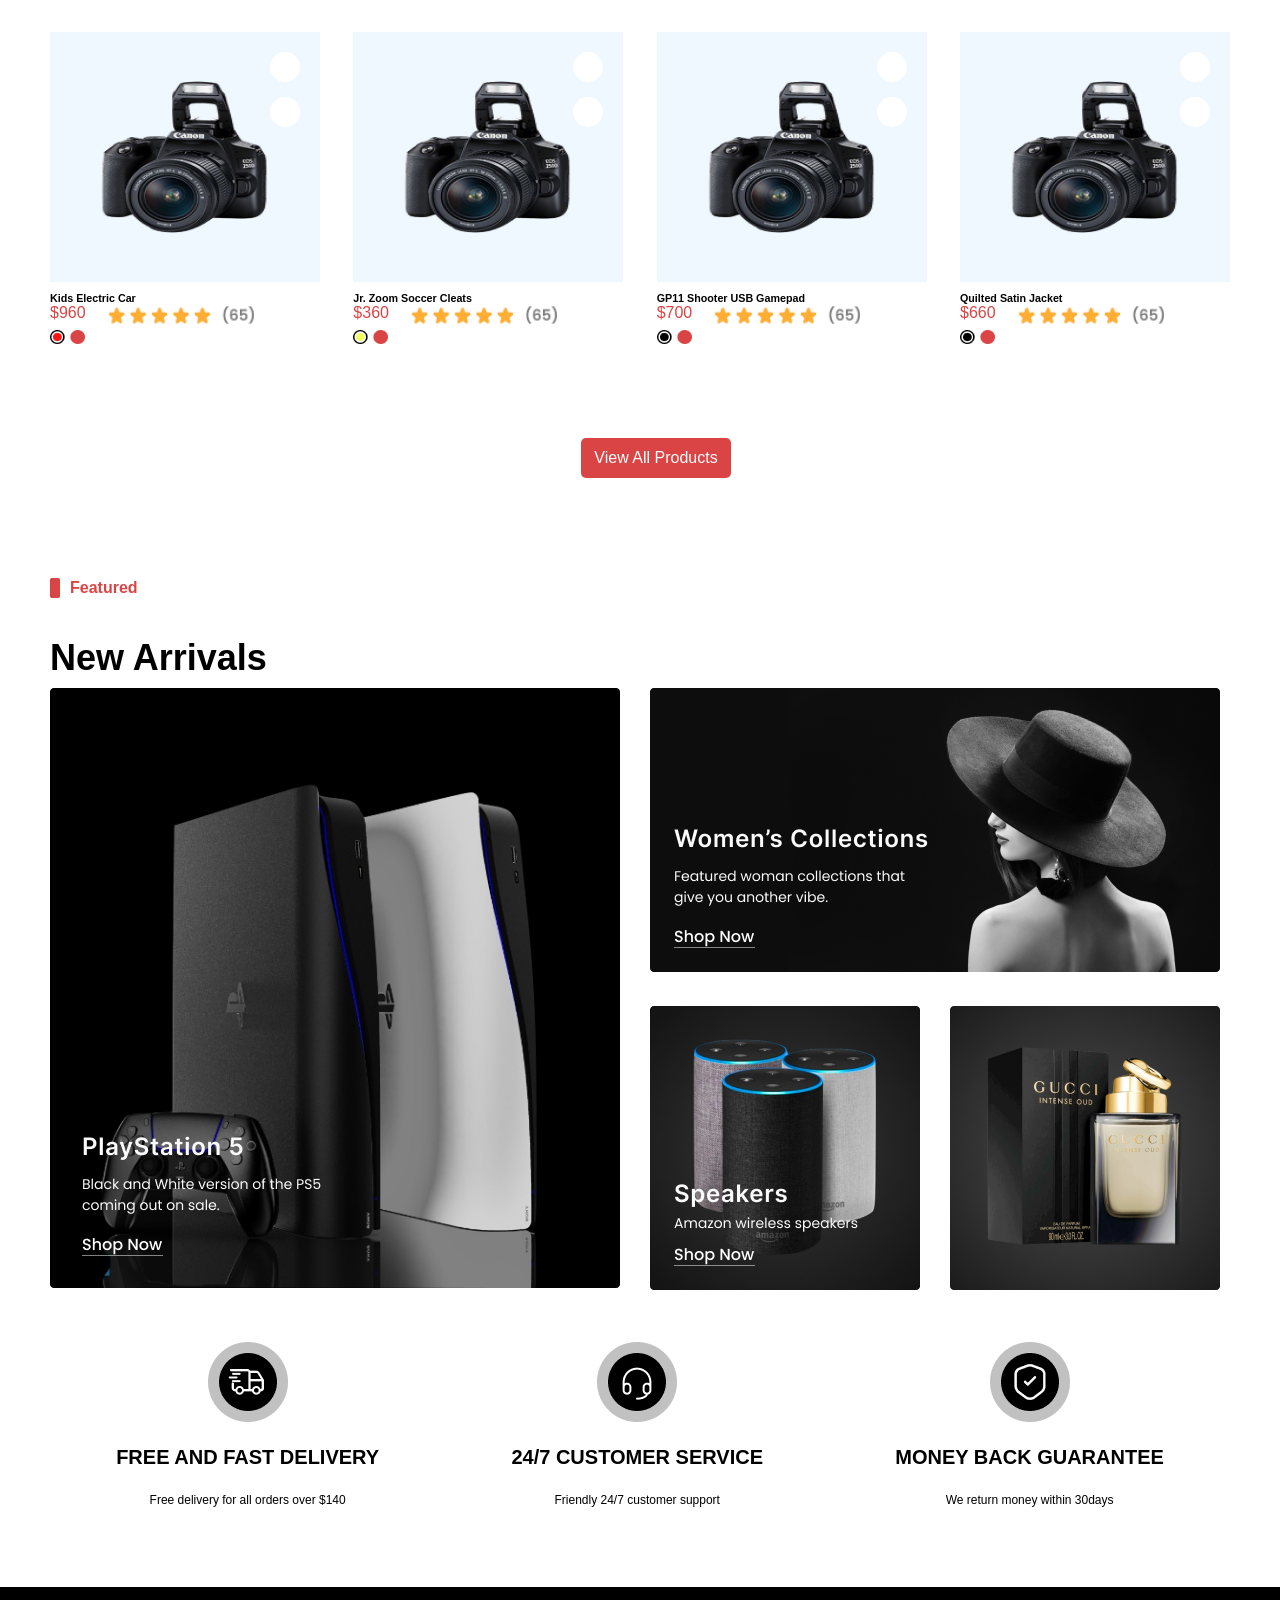
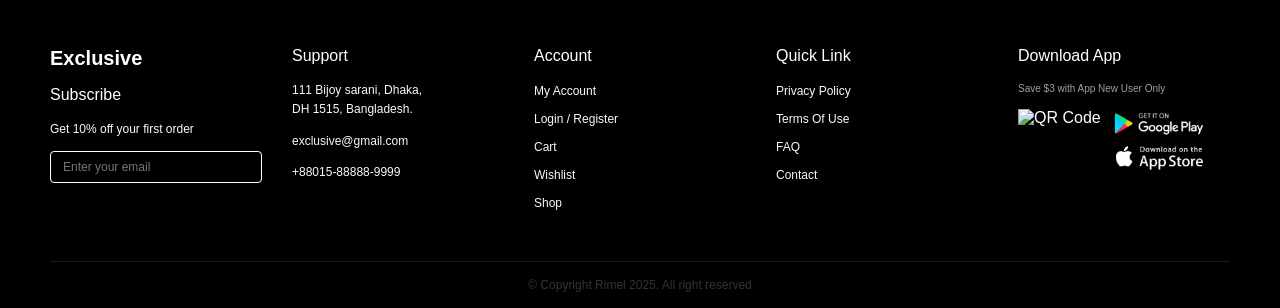
==== commit dab24cba: "perfect ft/landing page" ====
--- a/index.html
+++ b/index.html
@@ -16,11 +16,11 @@
 
     <header class="top-bar">
         <div class="top-bar-content">
-            <p>Summer Sale For All Swim Suits And Free Express Delivery - OFF 50%! <a href="#">Shop Now</a></p>
-            <!-- <div class="language-select">
+            <p>Summer Sale For All Swim Suits And Free Express Delivery - OFF 50%! <a href="#">ShopNow</a></p>
+            <div class="language-select">
                 <span>English</span>
                 <i class="fa-solid fa-chevron-down"></i>
-            </div> -->
+            </div>
         </div>
     </header>
 
@@ -64,9 +64,7 @@
                         <span>iPhone 14 Series</span>
                     </div>
                     <h1>Up to 10%<br>off Voucher</h1>
-                    <a href="#">
-                        <p>Shop Now</p>
-                    </a>
+                    <a href="#"><p>Shop Now</p></a>
 
                 </div>
 
@@ -124,7 +122,11 @@
 
             <div class="box2">
                 <div class="box-img">
-                    <img src="Images\Frame 570redgamepad.png" alt="">
+                    <img src="Images\redgamepad.png" alt="">
+                    <div class="icons">
+                        <button class="icon-btn"><i class="fa-regular fa-heart"></i></button>
+                        <button class="icon-btn"><i class="fa-regular fa-eye"></i></button>
+                    </div>
                 </div>
                 <div class="box-text">
                     <h6>HAVIT HV-G92 Gamepad</h6>
@@ -137,7 +139,11 @@
             </div>
             <div class="box2">
                 <div class="box-img">
-                    <img src="Images\Frame 570keyboard.png" alt="">
+                    <img src="Images\redgamepad.png" alt="">
+                    <div class="icons">
+                        <button class="icon-btn"><i class="fa-regular fa-heart"></i></button>
+                        <button class="icon-btn"><i class="fa-regular fa-eye"></i></button>
+                    </div>
                 </div>
                 <div class="box-text">
                     <h6>AK-900 Wired Keyboard</h6>
@@ -150,7 +156,11 @@
             </div>
             <div class="box2">
                 <div class="box-img">
-                    <img src="Images\Frame 570tv.png" alt="">
+                    <img src="Images\redgamepad.png" alt="">
+                    <div class="icons">
+                        <button class="icon-btn"><i class="fa-regular fa-heart"></i></button>
+                        <button class="icon-btn"><i class="fa-regular fa-eye"></i></button>
+                    </div>
                 </div>
                 <div class="box-text">
                     <h6>IPS LCD Gaming Monitor</h6>
@@ -163,7 +173,11 @@
             </div>
             <div class="box2">
                 <div class="box-img">
-                    <img src="Images\Frame 570chair.png" alt="">
+                    <img src="Images\redgamepad.png" alt="">
+                    <div class="icons">
+                        <button class="icon-btn"><i class="fa-regular fa-heart"></i></button>
+                        <button class="icon-btn"><i class="fa-regular fa-eye"></i></button>
+                    </div>
                 </div>
                 <div class="box-text">
                     <h6>S-Series Comfort Chair</h6>
@@ -176,7 +190,11 @@
             </div>
             <div class="box2">
                 <div class="box-img">
-                    <img src="Images\Frame 570chair.png" alt="">
+                    <img src="Images\redgamepad.png" alt="">
+                    <div class="icons">
+                        <button class="icon-btn"><i class="fa-regular fa-heart"></i></button>
+                        <button class="icon-btn"><i class="fa-regular fa-eye"></i></button>
+                    </div>
                 </div>
                 <div class="box-text">
                     <h6>S-Series Comfort Chair</h6>
@@ -187,12 +205,7 @@
                 </div>
                 <img class="rating" src="Images\Frame 566five star.png" alt="">
             </div>
-
-
-
-        </div>
-
-
+        </div>
     </div>
 
     <!-- =======CATEGORIES======== -->
@@ -216,33 +229,27 @@
 
             <div class="box">
                 <a href="#"><img src="Images\Category-CellPhonePhone icon.png" alt="">
-                    <p>Phones</p>
-                </a>
+                <p>Phones</p></a>
             </div>
             <div class="box">
                 <a href="#"><img src="Images\Category-ComputerComputer icon.png" alt="">
-                    <p>Computers</p>
-                </a>
+                <p>Computers</p></a>
             </div>
             <div class="box">
                 <a href="#"><img src="Images\Category-SmartWatchsmartwatch.png" alt="">
-                    <p>SmartWatch</p>
-                </a>
+                <p>SmartWatch</p></a>
             </div>
             <div class="box">
                 <a href="#"><img src="Images\Category-Camera.png" alt="">
-                    <p>Camera</p>
-                </a>
+                <p>Camera</p></a>
             </div>
             <div class="box">
                 <a href="#"><img src="Images\Category-Headphone.png" alt="">
-                    <p>HeadPhones</p>
-                </a>
+                <p>HeadPhones</p></a>
             </div>
             <div class="box">
                 <a href="#"><img src="Images\Category-SmartWatchsmartwatch.png" alt="">
-                    <p>Gaming</p>
-                </a>
+                <p>Gaming</p></a>
             </div>
 
         </div>
@@ -263,7 +270,11 @@
         <div class="cat-box">
             <div class="box2">
                 <div class="box-img">
-                    <img src="Images\Carthoodie.png" alt="">
+                    <img src="Images\red-hoodie.png" alt="">
+                    <div class="icons">
+                        <button class="icon-btn"><i class="fa-regular fa-heart"></i></button>
+                        <button class="icon-btn"><i class="fa-regular fa-eye"></i></button>
+                    </div>
                 </div>
                 <div class="box-text">
                     <h6>The north coat</h6>
@@ -276,7 +287,11 @@
             </div>
             <div class="box2">
                 <div class="box-img">
-                    <img src="Images\Cartbag.png" alt="">
+                    <img src="Images\red-hoodie.png" alt="">
+                    <div class="icons">
+                        <button class="icon-btn"><i class="fa-regular fa-heart"></i></button>
+                        <button class="icon-btn"><i class="fa-regular fa-eye"></i></button>
+                    </div>
                 </div>
                 <div class="box-text">
                     <h6>Gucci duffle bag</h6>
@@ -289,7 +304,11 @@
             </div>
             <div class="box2">
                 <div class="box-img">
-                    <img src="Images\Cartspeaker.png" alt="">
+                    <img src="Images\red-hoodie.png" alt="">
+                    <div class="icons">
+                        <button class="icon-btn"><i class="fa-regular fa-heart"></i></button>
+                        <button class="icon-btn"><i class="fa-regular fa-eye"></i></button>
+                    </div>
                 </div>
                 <div class="box-text">
                     <h6>RGB liquid CPU Cooler</h6>
@@ -302,7 +321,11 @@
             </div>
             <div class="box2">
                 <div class="box-img">
-                    <img src="Images\Cartshelf.png" alt="">
+                    <img src="Images\red-hoodie.png" alt="">
+                    <div class="icons">
+                        <button class="icon-btn"><i class="fa-regular fa-heart"></i></button>
+                        <button class="icon-btn"><i class="fa-regular fa-eye"></i></button>
+                    </div>
                 </div>
                 <div class="box-text">
                     <h6>Small BookSelf</h6>
@@ -368,7 +391,11 @@
         <div class="cat-box">
             <div class="box2">
                 <div class="box-img">
-                    <img src="Images\Cartdog.png" alt="">
+                    <img src="Images\camera.png" alt="">
+                    <div class="icons">
+                        <button class="icon-btn"><i class="fa-regular fa-heart"></i></button>
+                        <button class="icon-btn"><i class="fa-regular fa-eye"></i></button>
+                    </div>
                 </div>
                 <div class="box-text">
                     <h6>Breed Dry Dog Food</h6>
@@ -381,7 +408,11 @@
             </div>
             <div class="box2">
                 <div class="box-img">
-                    <img src="Images\Cartcanon.png" alt="">
+                    <img src="Images\camera.png" alt="">
+                    <div class="icons">
+                        <button class="icon-btn"><i class="fa-regular fa-heart"></i></button>
+                        <button class="icon-btn"><i class="fa-regular fa-eye"></i></button>
+                    </div>
                 </div>
                 <div class="box-text">
                     <h6>CANON EOS DSLR Camera</h6>
@@ -394,7 +425,11 @@
             </div>
             <div class="box2">
                 <div class="box-img">
-                    <img src="Images\Cartlaptop.png" alt="">
+                    <img src="Images\camera.png" alt="">
+                    <div class="icons">
+                        <button class="icon-btn"><i class="fa-regular fa-heart"></i></button>
+                        <button class="icon-btn"><i class="fa-regular fa-eye"></i></button>
+                    </div>
                 </div>
                 <div class="box-text">
                     <h6>ASUS FHD Gaming Laptop</h6>
@@ -407,7 +442,11 @@
             </div>
             <div class="box2">
                 <div class="box-img">
-                    <img src="Images\Cartcream.png" alt="">
+                    <img src="Images\camera.png" alt="">
+                    <div class="icons">
+                        <button class="icon-btn"><i class="fa-regular fa-heart"></i></button>
+                        <button class="icon-btn"><i class="fa-regular fa-eye"></i></button>
+                    </div>
                 </div>
                 <div class="box-text">
                     <h6>Curology Product Set</h6>
@@ -425,7 +464,11 @@
         <div class="cat-box">
             <div class="box2">
                 <div class="box-img">
-                    <img src="Images\Cartcar.png" alt="">
+                    <img src="Images\camera.png" alt="">
+                    <div class="icons">
+                        <button class="icon-btn"><i class="fa-regular fa-heart"></i></button>
+                        <button class="icon-btn"><i class="fa-regular fa-eye"></i></button>
+                    </div>
                 </div>
                 <div class="box-text">
                     <h6>Kids Electric Car</h6>
@@ -439,7 +482,11 @@
             </div>
             <div class="box2">
                 <div class="box-img">
-                    <img src="Images\Cartbooth.png" alt="">
+                    <img src="Images\camera.png" alt="">
+                    <div class="icons">
+                        <button class="icon-btn"><i class="fa-regular fa-heart"></i></button>
+                        <button class="icon-btn"><i class="fa-regular fa-eye"></i></button>
+                    </div>
                 </div>
                 <div class="box-text">
                     <h6>Jr. Zoom Soccer Cleats</h6>
@@ -453,7 +500,11 @@
             </div>
             <div class="box2">
                 <div class="box-img">
-                    <img src="Images\Cartgamepad.png" alt="">
+                    <img src="Images\camera.png" alt="">
+                    <div class="icons">
+                        <button class="icon-btn"><i class="fa-regular fa-heart"></i></button>
+                        <button class="icon-btn"><i class="fa-regular fa-eye"></i></button>
+                    </div>
                 </div>
                 <div class="box-text">
                     <h6>GP11 Shooter USB Gamepad</h6>
@@ -467,7 +518,11 @@
             </div>
             <div class="box2">
                 <div class="box-img">
-                    <img src="Images\Cartjacket.png" alt="">
+                    <img src="Images\camera.png" alt="">
+                    <div class="icons">
+                        <button class="icon-btn"><i class="fa-regular fa-heart"></i></button>
+                        <button class="icon-btn"><i class="fa-regular fa-eye"></i></button>
+                    </div>
                 </div>
                 <div class="box-text">
                     <h6>Quilted Satin Jacket</h6>
@@ -605,7 +660,7 @@
             <p>&copy; Copyright Rimel 2025. All right reserved</p>
         </div>
     </footer>
-    <<<<<<< HEAD=======>>>>>>> 437cf419183986a506a8cd8bbe9dddc22485c260
+
 </body>
 
 </html>
--- a/style.css
+++ b/style.css
@@ -534,6 +534,12 @@
   align-items: center;
 }
 
+.box:hover{
+  border-radius: 20px;
+  border: 3px solid #000;
+  box-shadow: #000;
+}
+
 .box a{
   text-decoration: none;
 }
@@ -549,12 +555,39 @@
   align-items: left;
   justify-content: center;
   gap: 10px;
-
 }
 
 .box-img {
   width: 270px;
   height: 250px;
+  position: relative;
+  background-color: aliceblue;
+  display: flex;
+  justify-content: center;
+  align-items: center;
+}
+
+.box-img img{
+  width: 172px;
+  height: 152px;
+}
+
+.icons{
+  display: flex;
+  flex-direction: column;
+  position: absolute;
+  gap:15px;
+  top: 20px;
+  right: 20px;
+}
+
+.icon-btn{
+  width: 30px;
+  height: 30px;
+  background-color: #fff;
+  border-radius: 100%;
+  /* outline: none; */
+  border: none;
 }
 
 .box2 p {
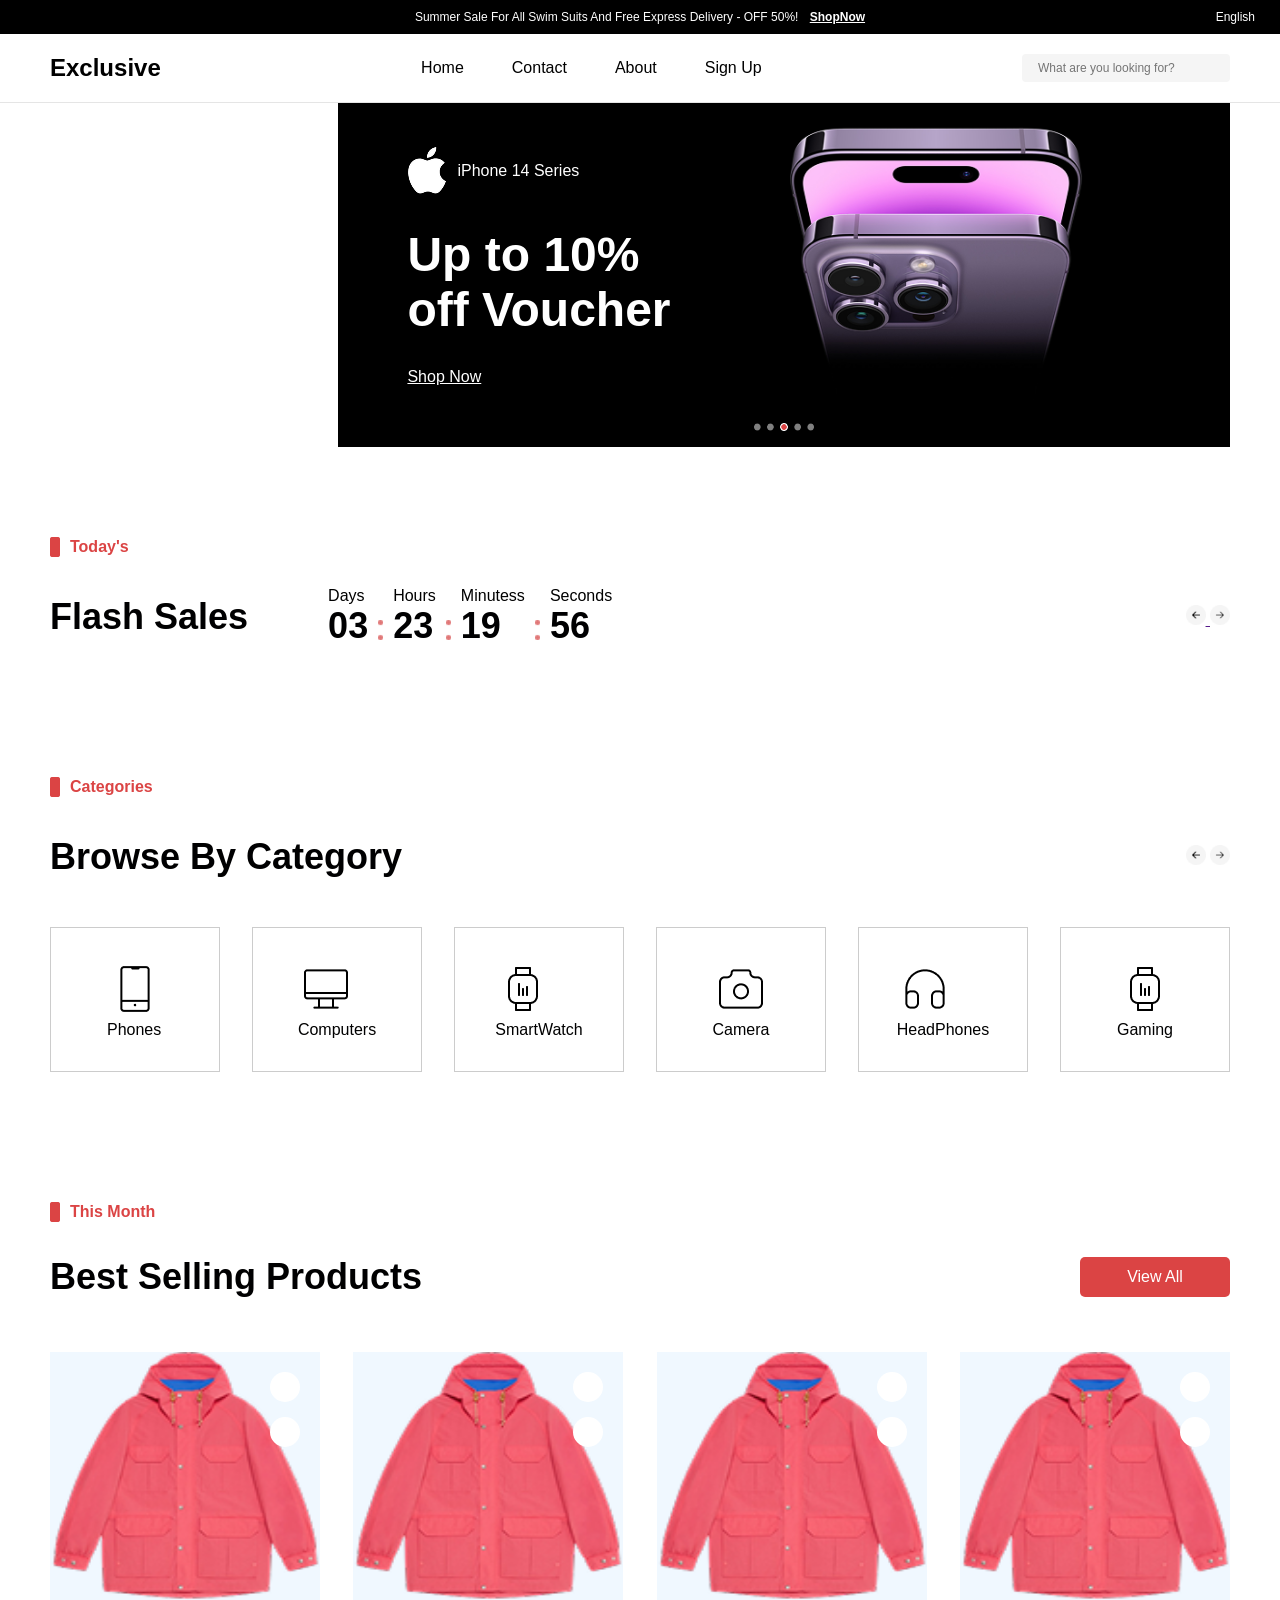
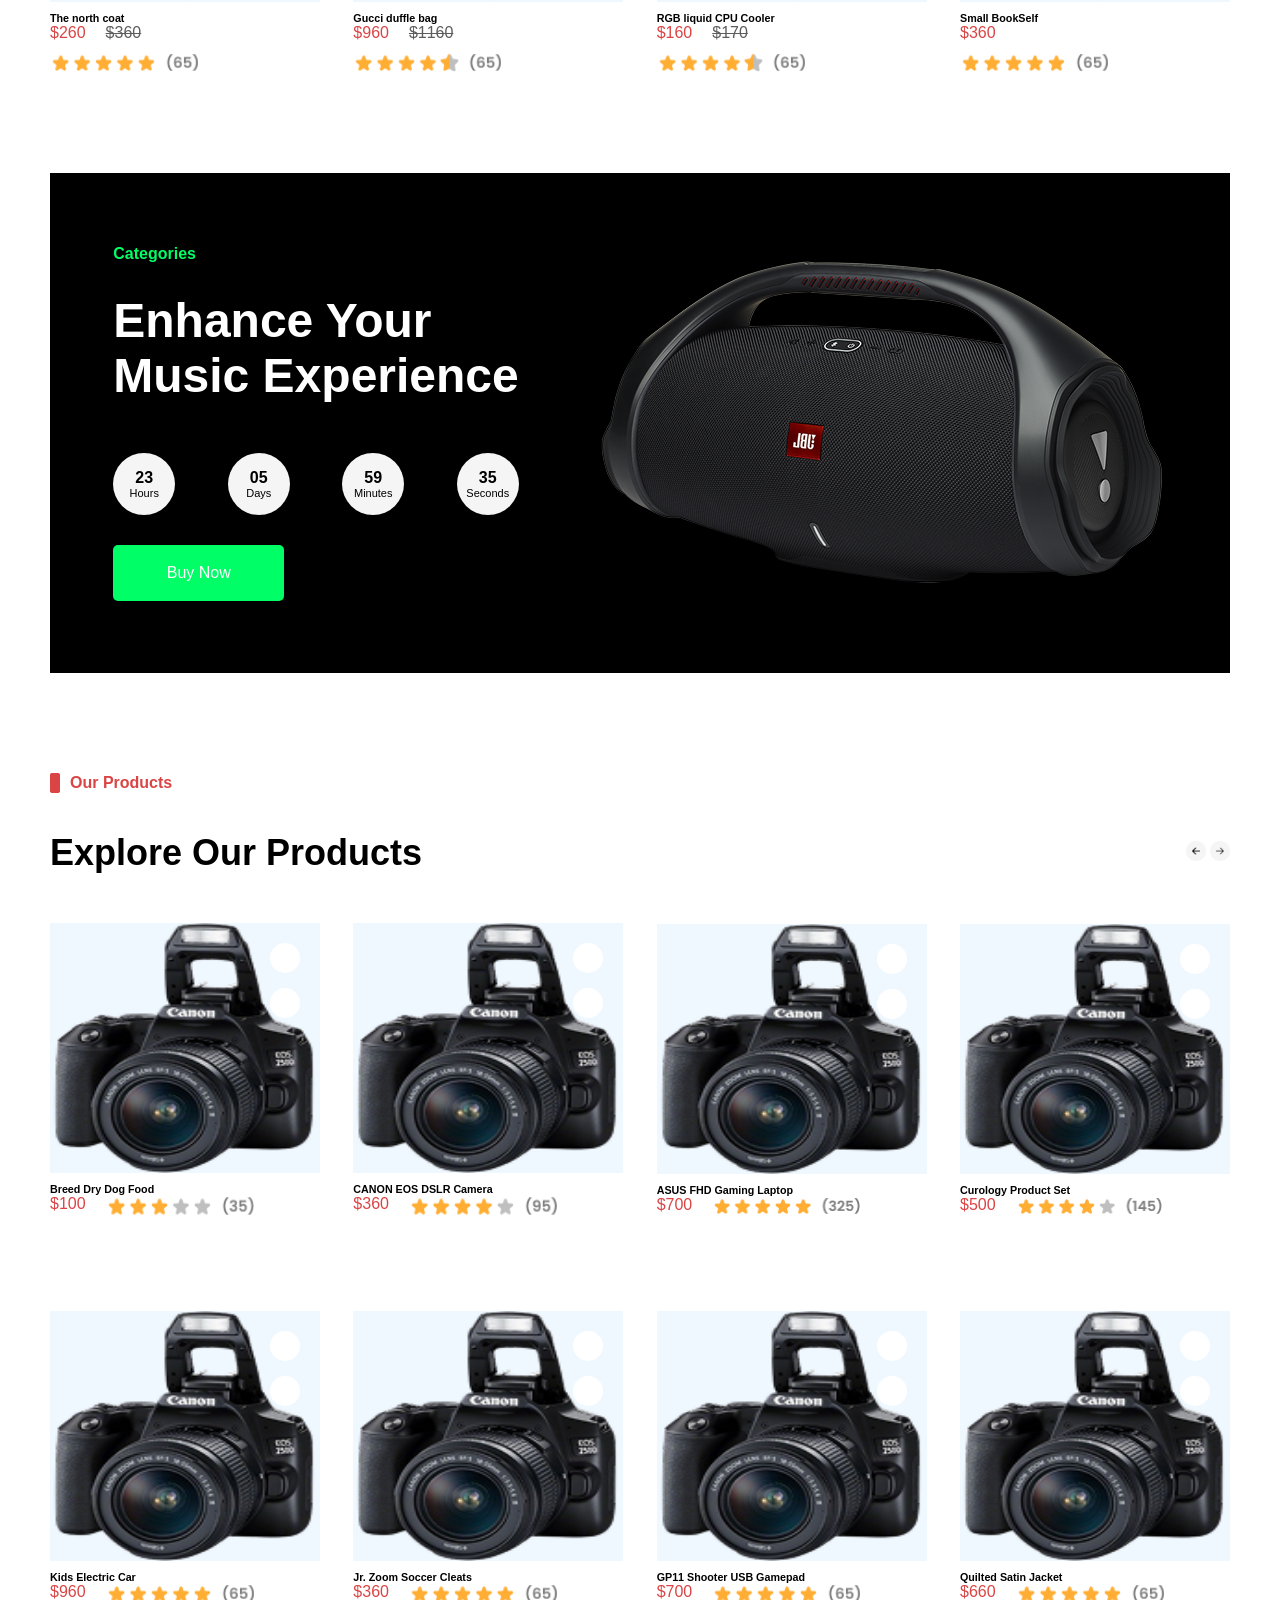
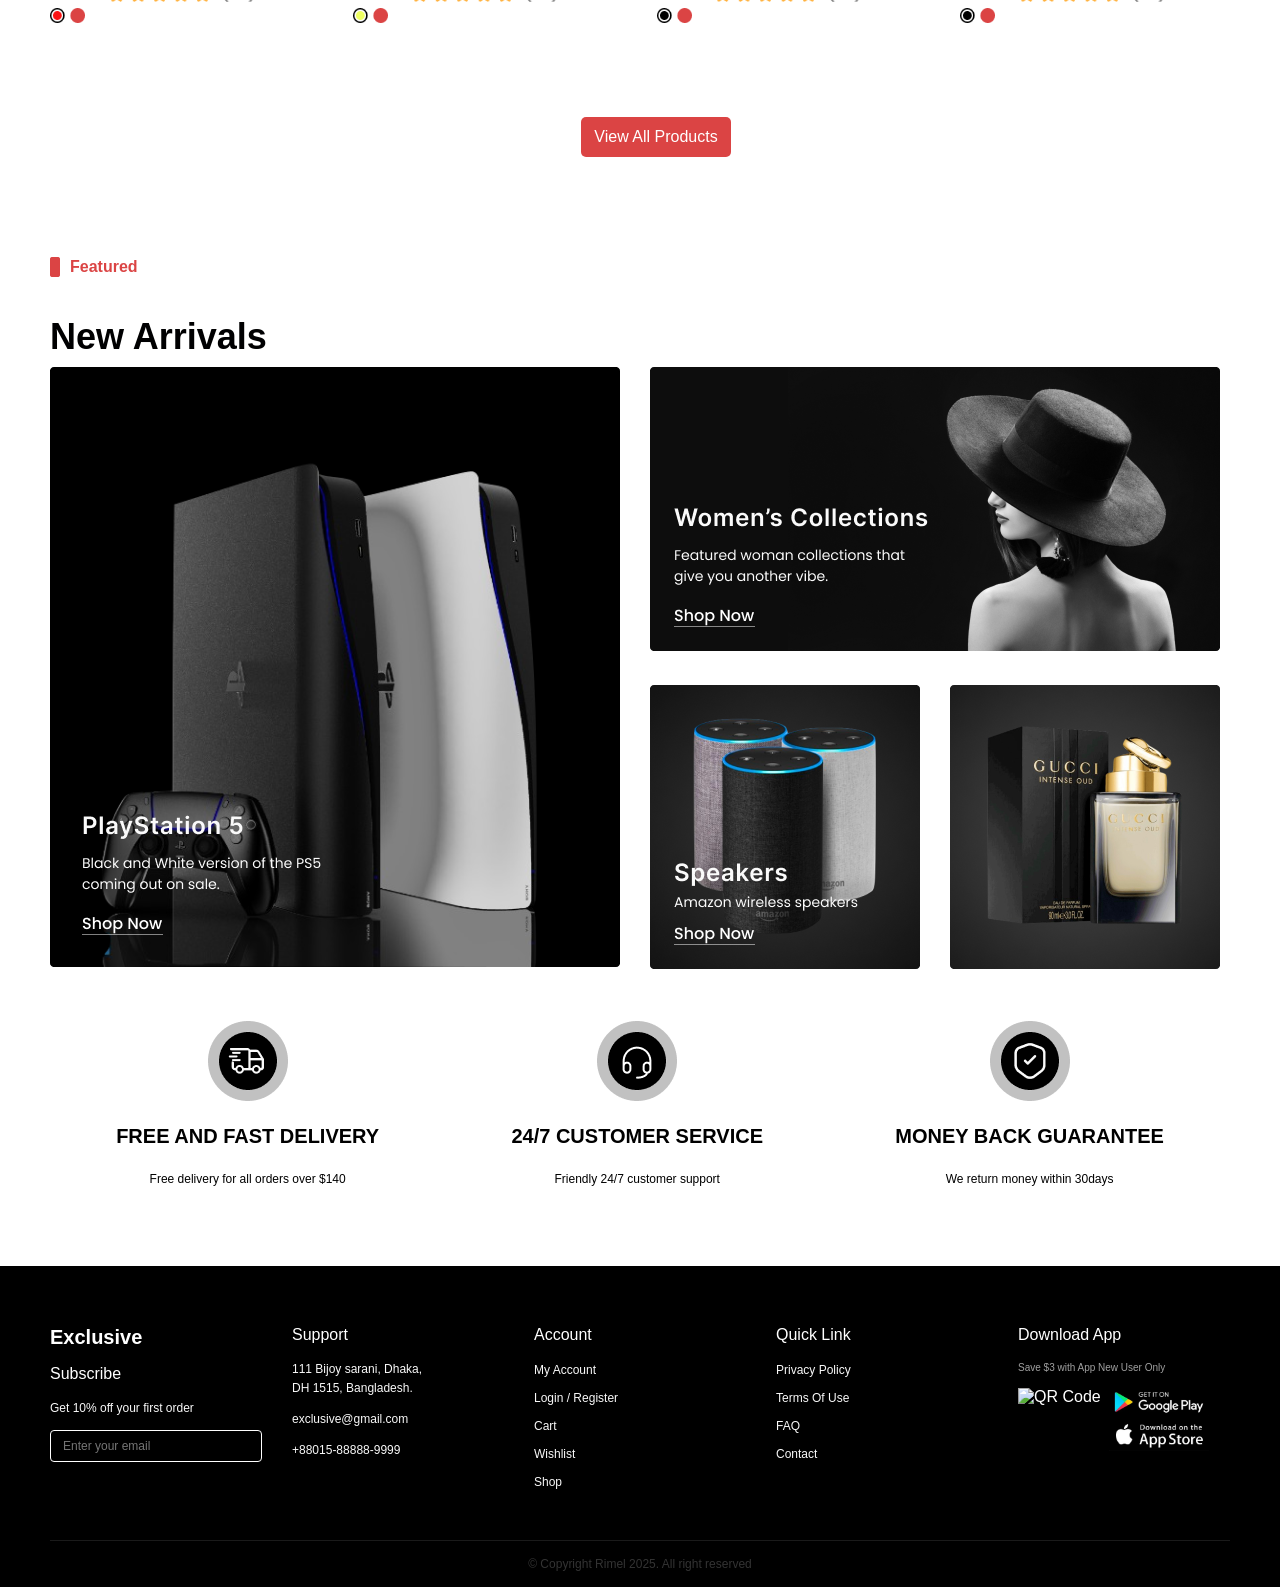
==== commit efa2f6f6: "Merge branch 'main' into ft/landing" ====
--- a/index.html
+++ b/index.html
@@ -43,17 +43,7 @@
 
     <!-- =======HERO-SECTION======== -->
     <div class="hero container">
-        <div class="hero-text">
-            <a href=""><span>Woman's Fashion</span></a>
-            <a href=""><span>Men's Fashion</span></a>
-            <a href=""><span>Electronics</span></a>
-            <a href=""><span>Home & Lifestyle</span></a>
-            <a href=""><span>Medicine</span></a>
-            <a href=""><span>Sports & Outdoor</span></a>
-            <a href=""><span>Baby's & Toys</span></a>
-            <a href=""><span>Groceries & Pets</span></a>
-            <a href=""><span>Health & Beauty </span></a>
-
+        <div id="category-list" class="hero-text">
         </div>
 
         <div class="hero-img">
@@ -118,93 +108,8 @@
             </div>
         </div>
 
-        <div class="cat-box">
-
-            <div class="box2">
-                <div class="box-img">
-                    <img src="Images\redgamepad.png" alt="">
-                    <div class="icons">
-                        <button class="icon-btn"><i class="fa-regular fa-heart"></i></button>
-                        <button class="icon-btn"><i class="fa-regular fa-eye"></i></button>
-                    </div>
-                </div>
-                <div class="box-text">
-                    <h6>HAVIT HV-G92 Gamepad</h6>
-                    <div class="box-price">
-                        <p>$120 </p>
-                        <span>$160</span>
-                    </div>
-                </div>
-                <img class="rating" src="Images\Frame 566five star.png" alt="">
-            </div>
-            <div class="box2">
-                <div class="box-img">
-                    <img src="Images\redgamepad.png" alt="">
-                    <div class="icons">
-                        <button class="icon-btn"><i class="fa-regular fa-heart"></i></button>
-                        <button class="icon-btn"><i class="fa-regular fa-eye"></i></button>
-                    </div>
-                </div>
-                <div class="box-text">
-                    <h6>AK-900 Wired Keyboard</h6>
-                    <div class="box-price">
-                        <p>$960 </p>
-                        <span>$1160</span>
-                    </div>
-                </div>
-                <img class="rating" src="Images\Frame 5664 and half star.png" alt="">
-            </div>
-            <div class="box2">
-                <div class="box-img">
-                    <img src="Images\redgamepad.png" alt="">
-                    <div class="icons">
-                        <button class="icon-btn"><i class="fa-regular fa-heart"></i></button>
-                        <button class="icon-btn"><i class="fa-regular fa-eye"></i></button>
-                    </div>
-                </div>
-                <div class="box-text">
-                    <h6>IPS LCD Gaming Monitor</h6>
-                    <div class="box-price">
-                        <p>$370 </p>
-                        <span>$400</span>
-                    </div>
-                </div>
-                <img class="rating" src="Images\Frame 5664 and half star.png" alt="">
-            </div>
-            <div class="box2">
-                <div class="box-img">
-                    <img src="Images\redgamepad.png" alt="">
-                    <div class="icons">
-                        <button class="icon-btn"><i class="fa-regular fa-heart"></i></button>
-                        <button class="icon-btn"><i class="fa-regular fa-eye"></i></button>
-                    </div>
-                </div>
-                <div class="box-text">
-                    <h6>S-Series Comfort Chair</h6>
-                    <div class="box-price">
-                        <p>$375 </p>
-                        <span>$400</span>
-                    </div>
-                </div>
-                <img class="rating" src="Images\Frame 566five star.png" alt="">
-            </div>
-            <div class="box2">
-                <div class="box-img">
-                    <img src="Images\redgamepad.png" alt="">
-                    <div class="icons">
-                        <button class="icon-btn"><i class="fa-regular fa-heart"></i></button>
-                        <button class="icon-btn"><i class="fa-regular fa-eye"></i></button>
-                    </div>
-                </div>
-                <div class="box-text">
-                    <h6>S-Series Comfort Chair</h6>
-                    <div class="box-price">
-                        <p>$375 </p>
-                        <span>$400</span>
-                    </div>
-                </div>
-                <img class="rating" src="Images\Frame 566five star.png" alt="">
-            </div>
+        <div id="flash-sales-box" class="cat-box">
+
         </div>
     </div>
 
@@ -661,6 +566,8 @@
         </div>
     </footer>
 
+    <!-- scripts -->
+     <script src="scripts/script.js"></script>
 </body>
 
 </html>
--- a/style.css
+++ b/style.css
@@ -589,6 +589,10 @@
   /* outline: none; */
   border: none;
 }
+.box-img img{
+  width: 100%;
+  height: 100%;
+}
 
 .box2 p {
   color: var(--primary-black);
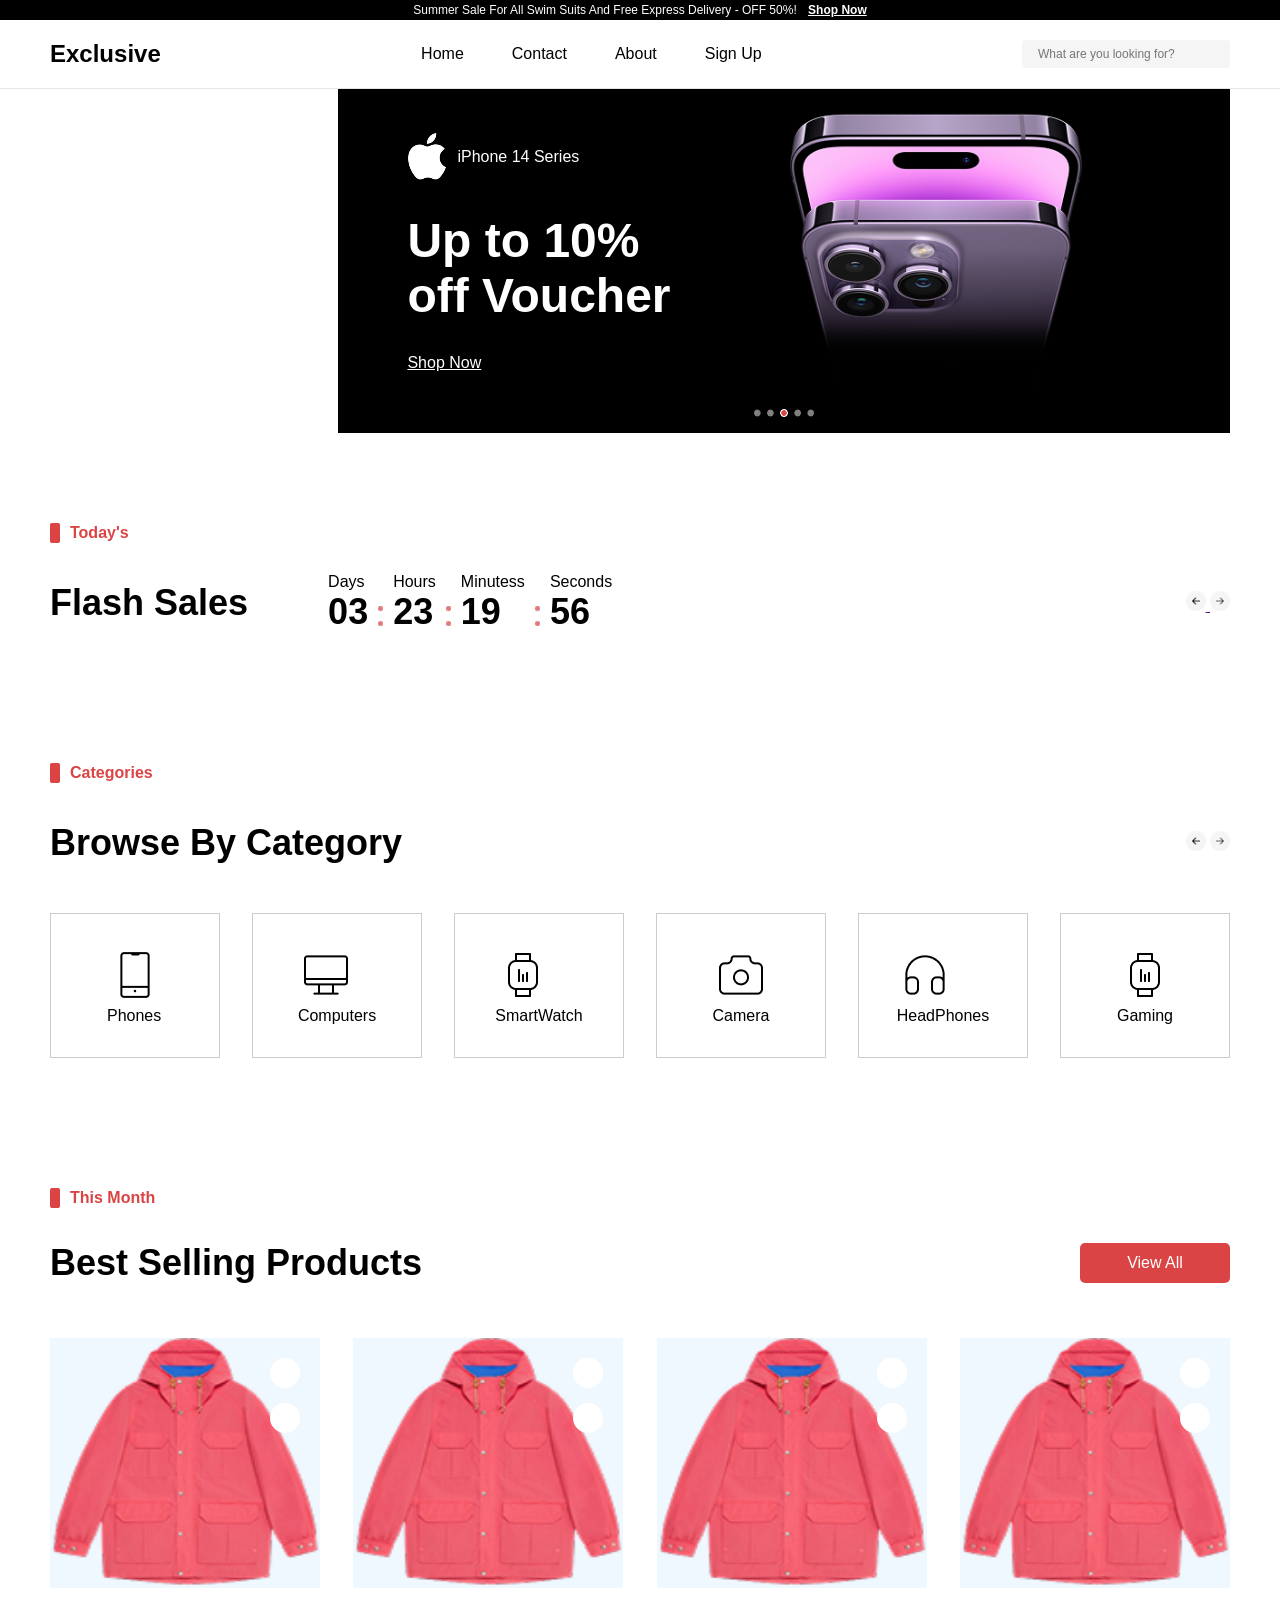
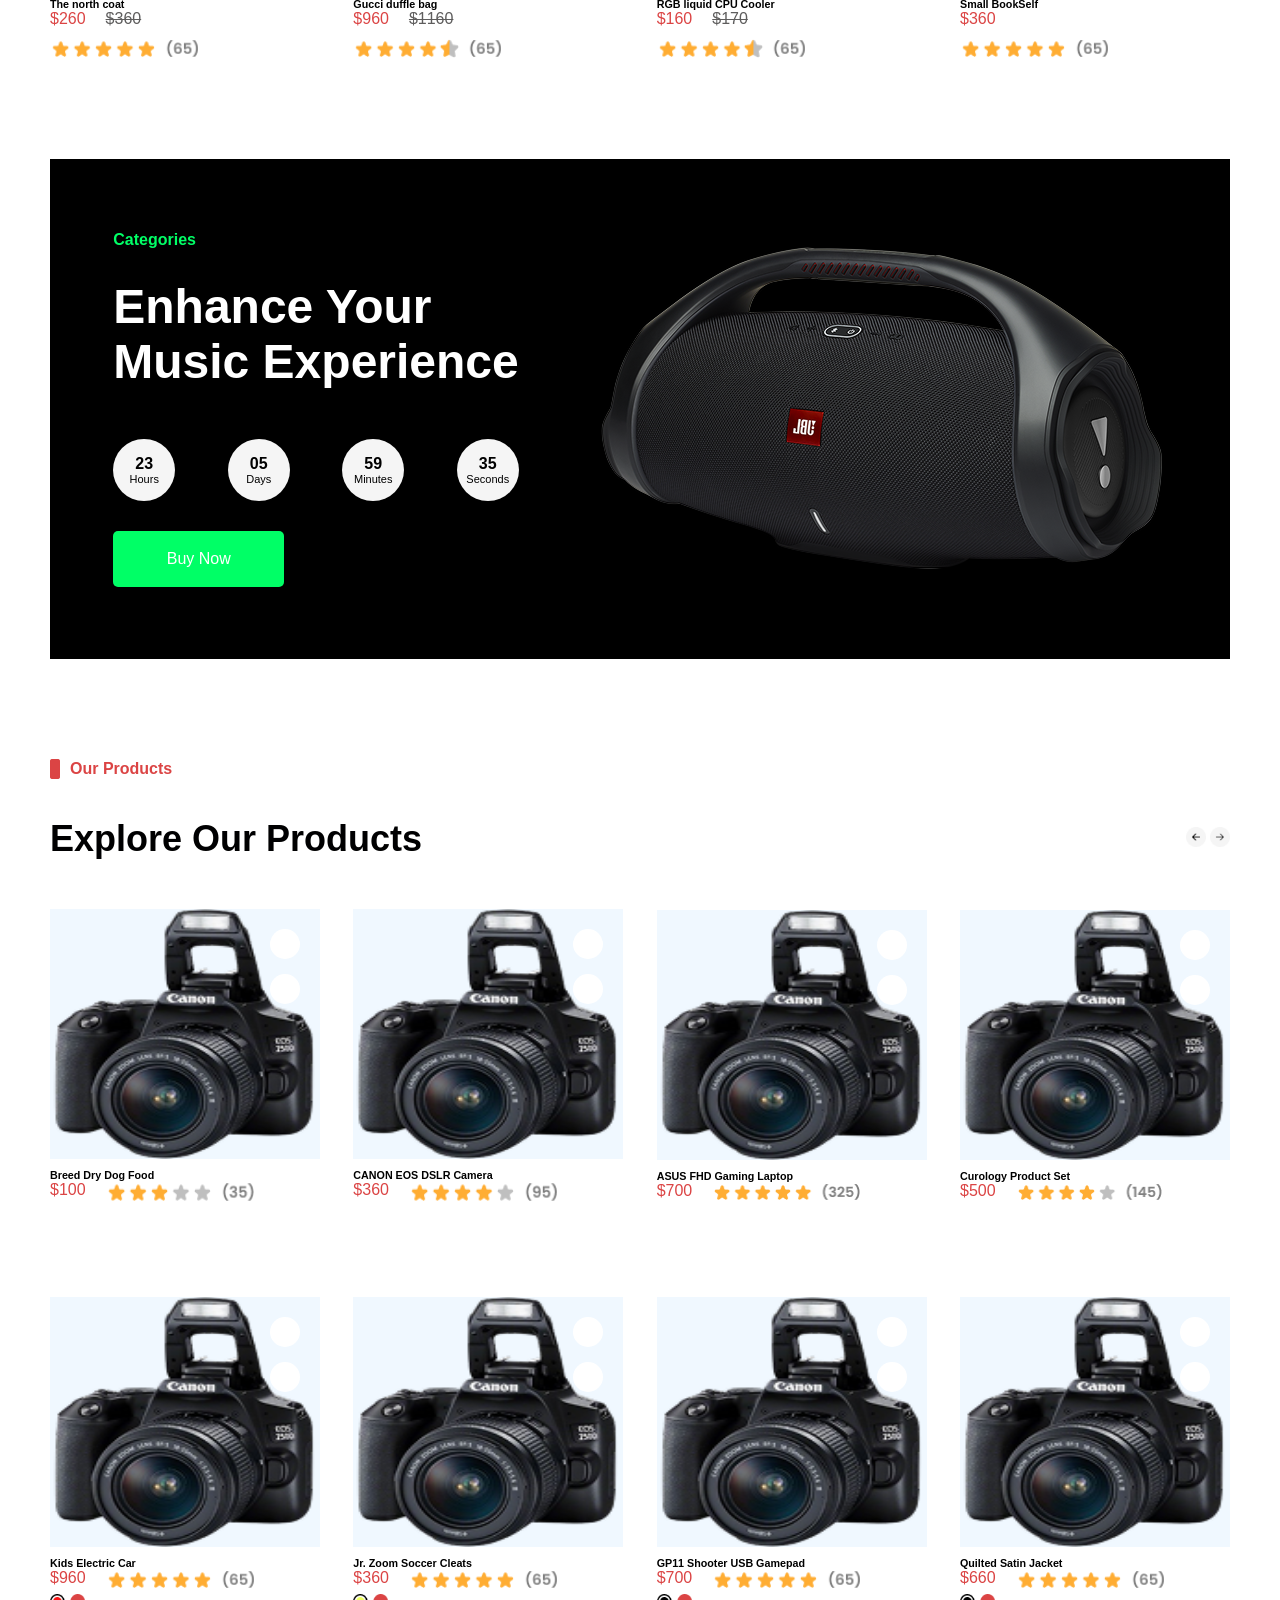
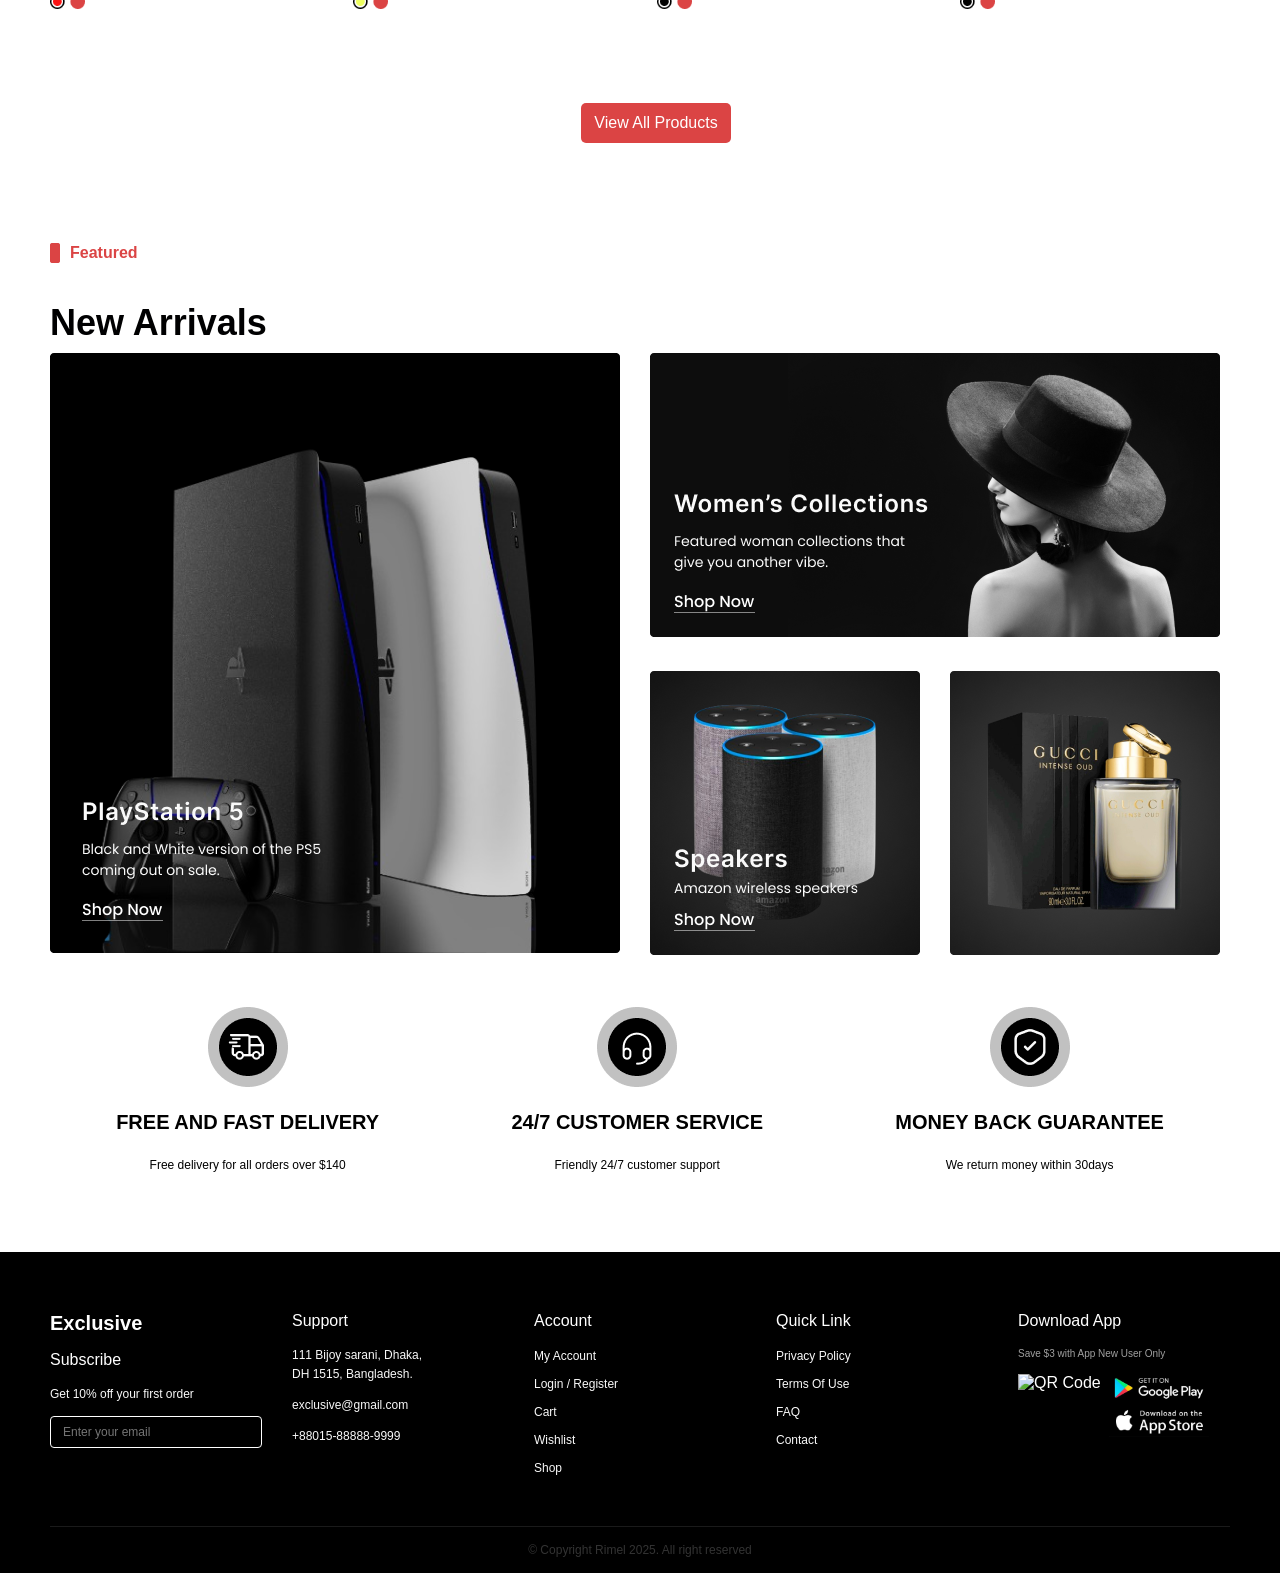
==== commit 084bdd2b: "Merge pull request #10 from healthgists26/ft/editedcart updated version" ====
--- a/index.html
+++ b/index.html
@@ -16,11 +16,11 @@
 
     <header class="top-bar">
         <div class="top-bar-content">
-            <p>Summer Sale For All Swim Suits And Free Express Delivery - OFF 50%! <a href="#">ShopNow</a></p>
-            <div class="language-select">
+            <p>Summer Sale For All Swim Suits And Free Express Delivery - OFF 50%! <a href="#">Shop Now</a></p>
+            <!-- <div class="language-select">
                 <span>English</span>
                 <i class="fa-solid fa-chevron-down"></i>
-            </div>
+            </div> -->
         </div>
     </header>
 
@@ -54,7 +54,9 @@
                         <span>iPhone 14 Series</span>
                     </div>
                     <h1>Up to 10%<br>off Voucher</h1>
-                    <a href="#"><p>Shop Now</p></a>
+                    <a href="#">
+                        <p>Shop Now</p>
+                    </a>
 
                 </div>
 
@@ -134,27 +136,33 @@
 
             <div class="box">
                 <a href="#"><img src="Images\Category-CellPhonePhone icon.png" alt="">
-                <p>Phones</p></a>
+                    <p>Phones</p>
+                </a>
             </div>
             <div class="box">
                 <a href="#"><img src="Images\Category-ComputerComputer icon.png" alt="">
-                <p>Computers</p></a>
+                    <p>Computers</p>
+                </a>
             </div>
             <div class="box">
                 <a href="#"><img src="Images\Category-SmartWatchsmartwatch.png" alt="">
-                <p>SmartWatch</p></a>
+                    <p>SmartWatch</p>
+                </a>
             </div>
             <div class="box">
                 <a href="#"><img src="Images\Category-Camera.png" alt="">
-                <p>Camera</p></a>
+                    <p>Camera</p>
+                </a>
             </div>
             <div class="box">
                 <a href="#"><img src="Images\Category-Headphone.png" alt="">
-                <p>HeadPhones</p></a>
+                    <p>HeadPhones</p>
+                </a>
             </div>
             <div class="box">
                 <a href="#"><img src="Images\Category-SmartWatchsmartwatch.png" alt="">
-                <p>Gaming</p></a>
+                    <p>Gaming</p>
+                </a>
             </div>
 
         </div>
